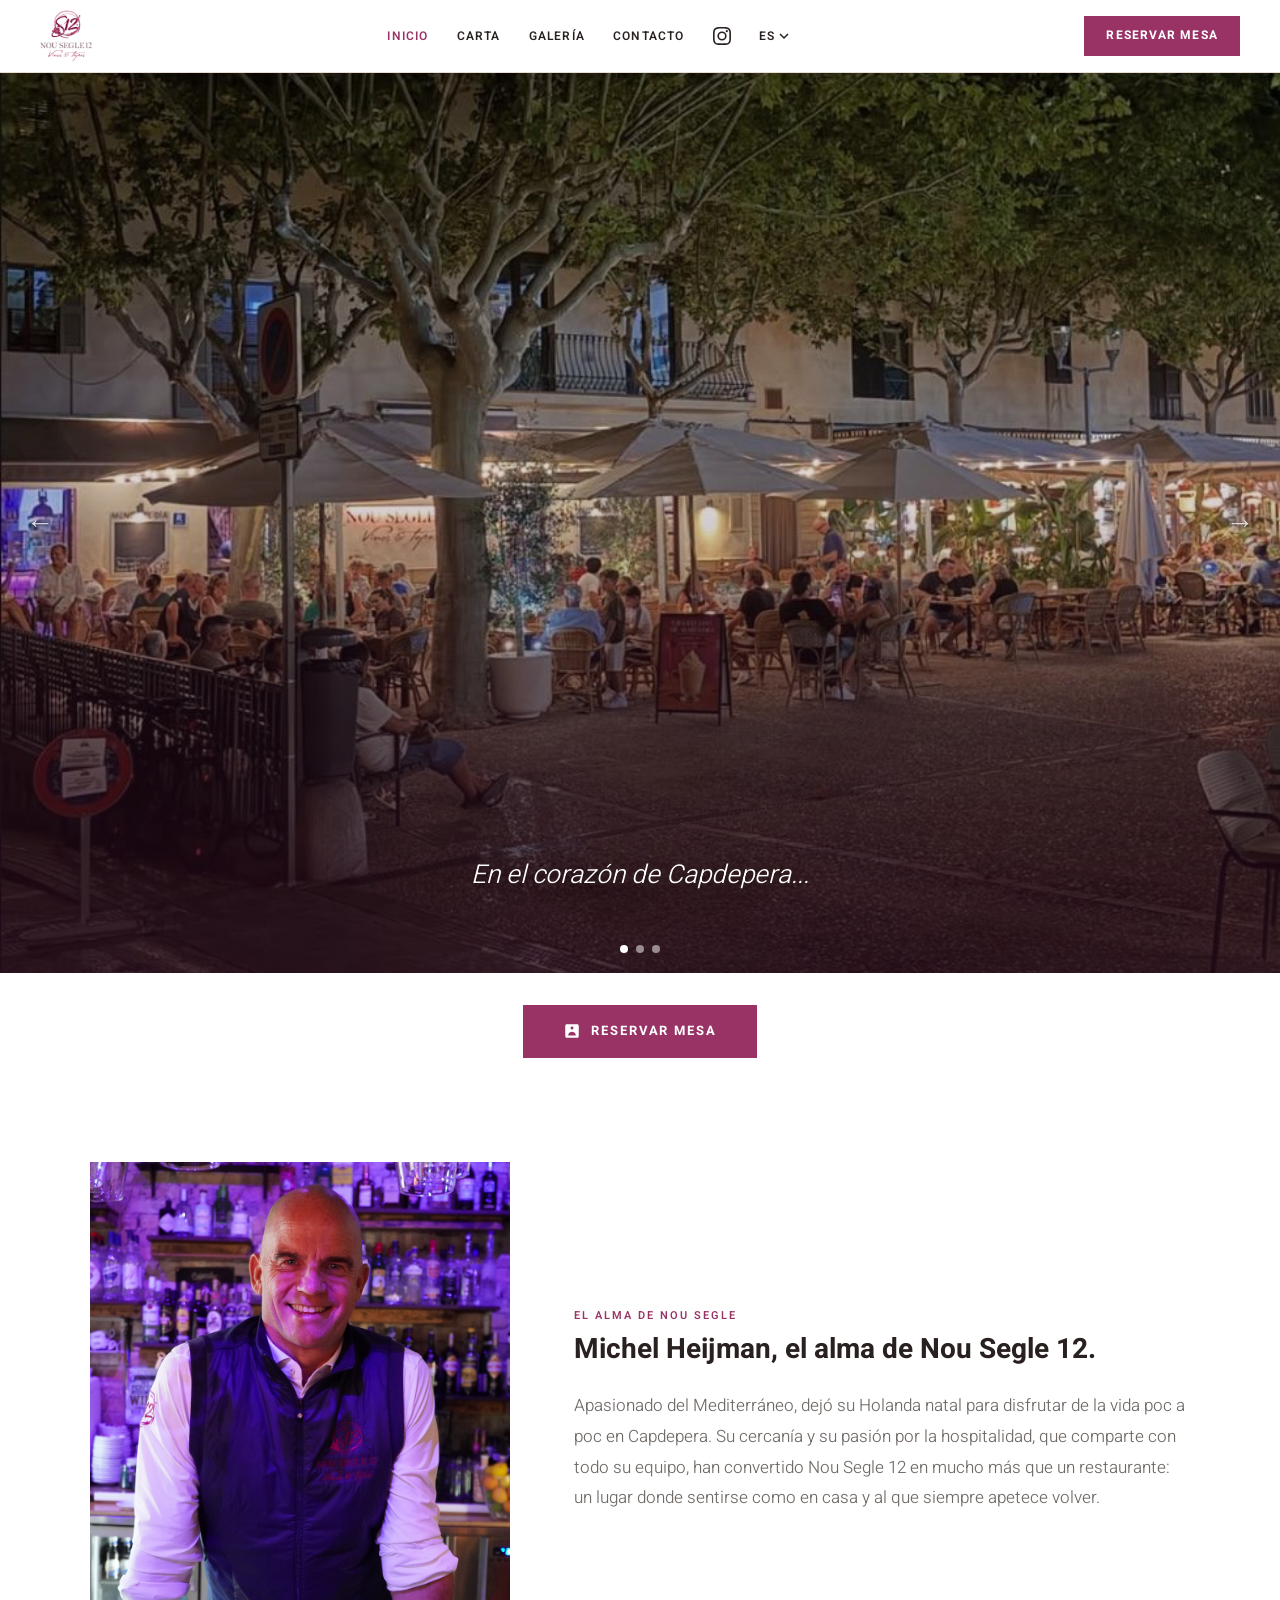
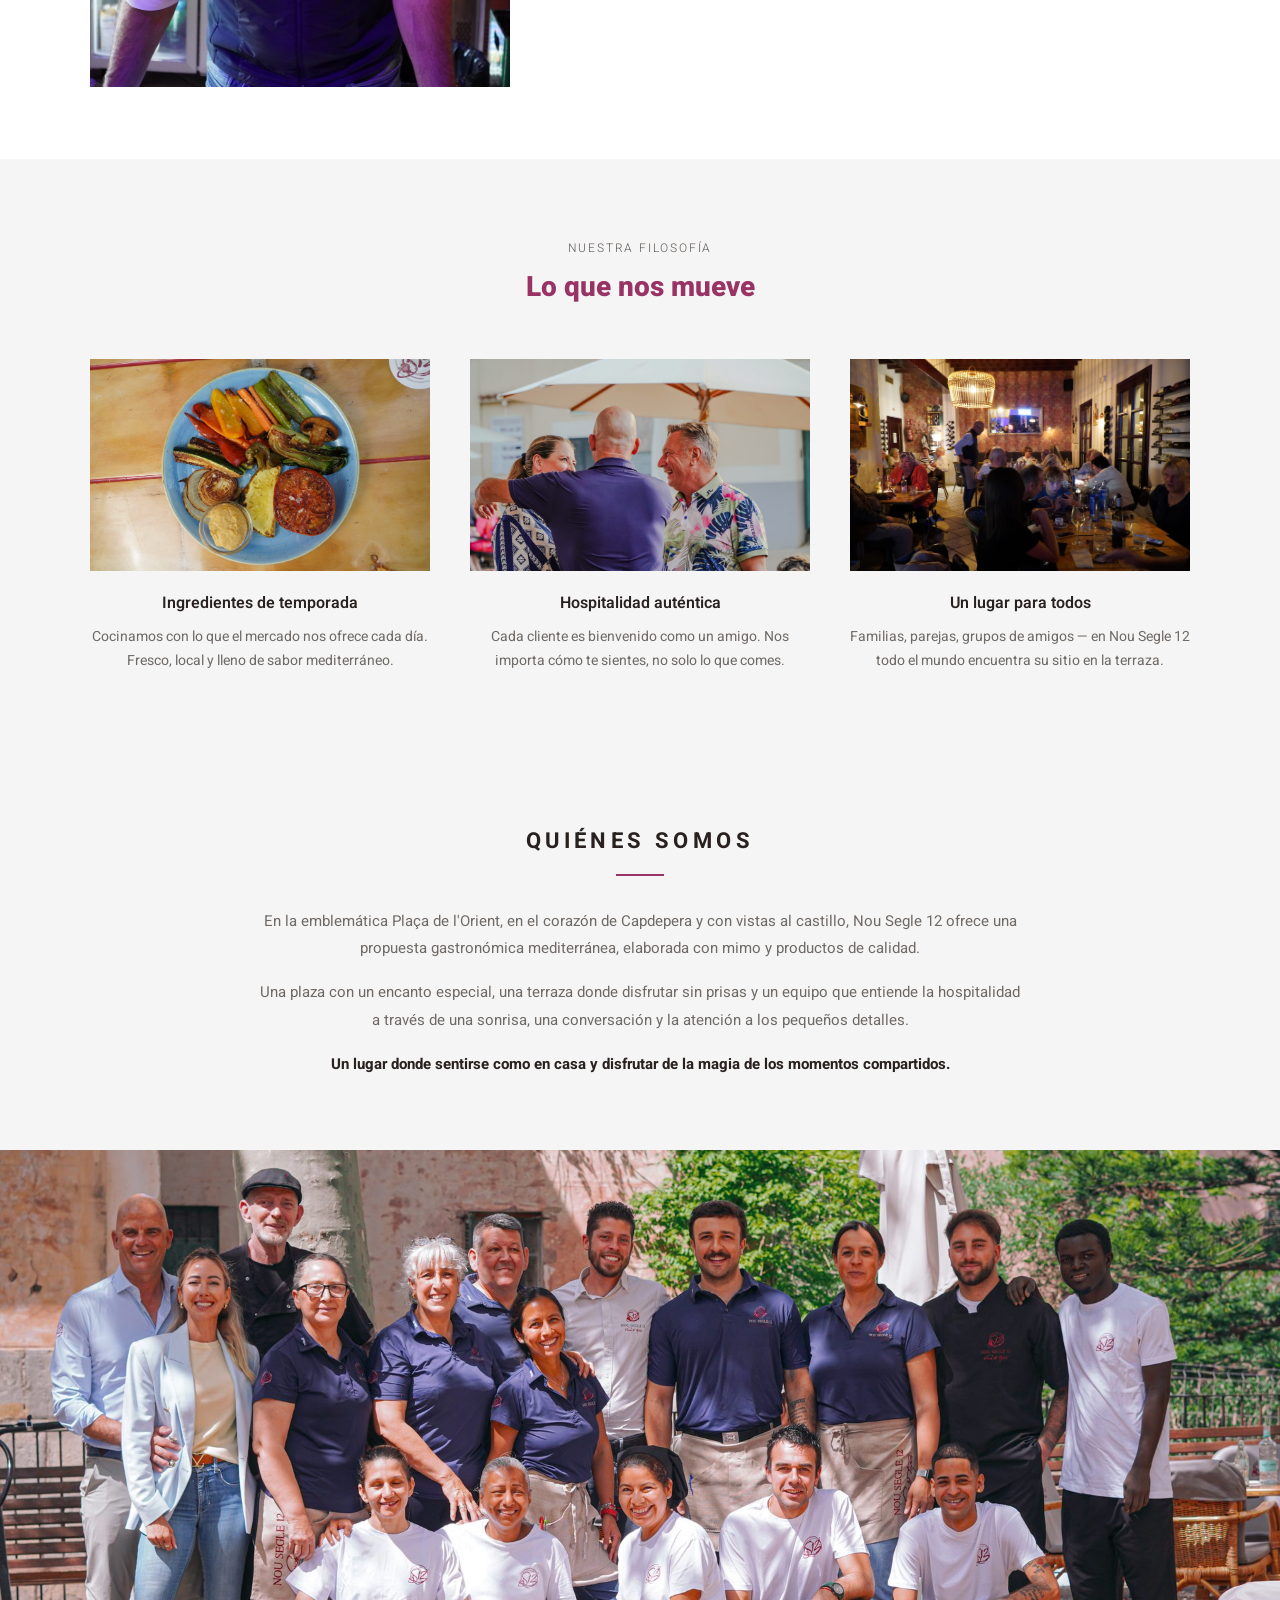
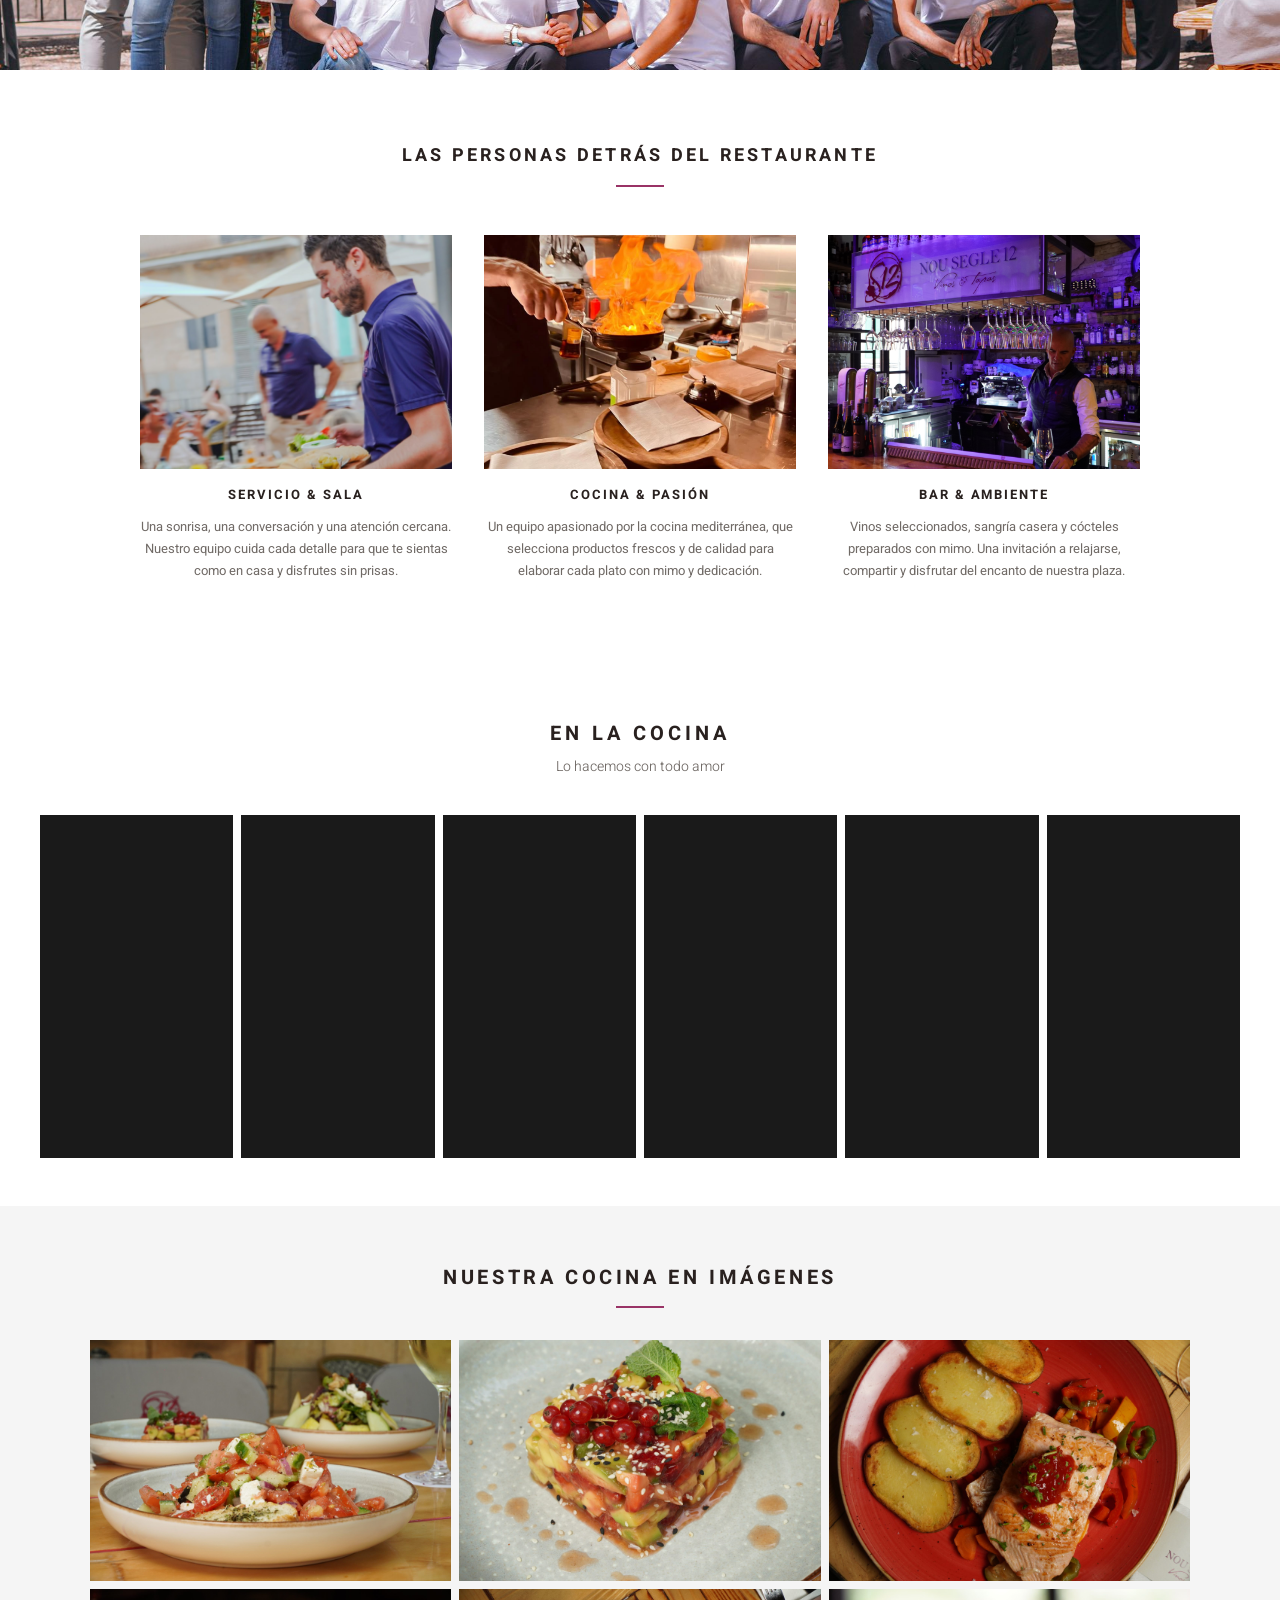
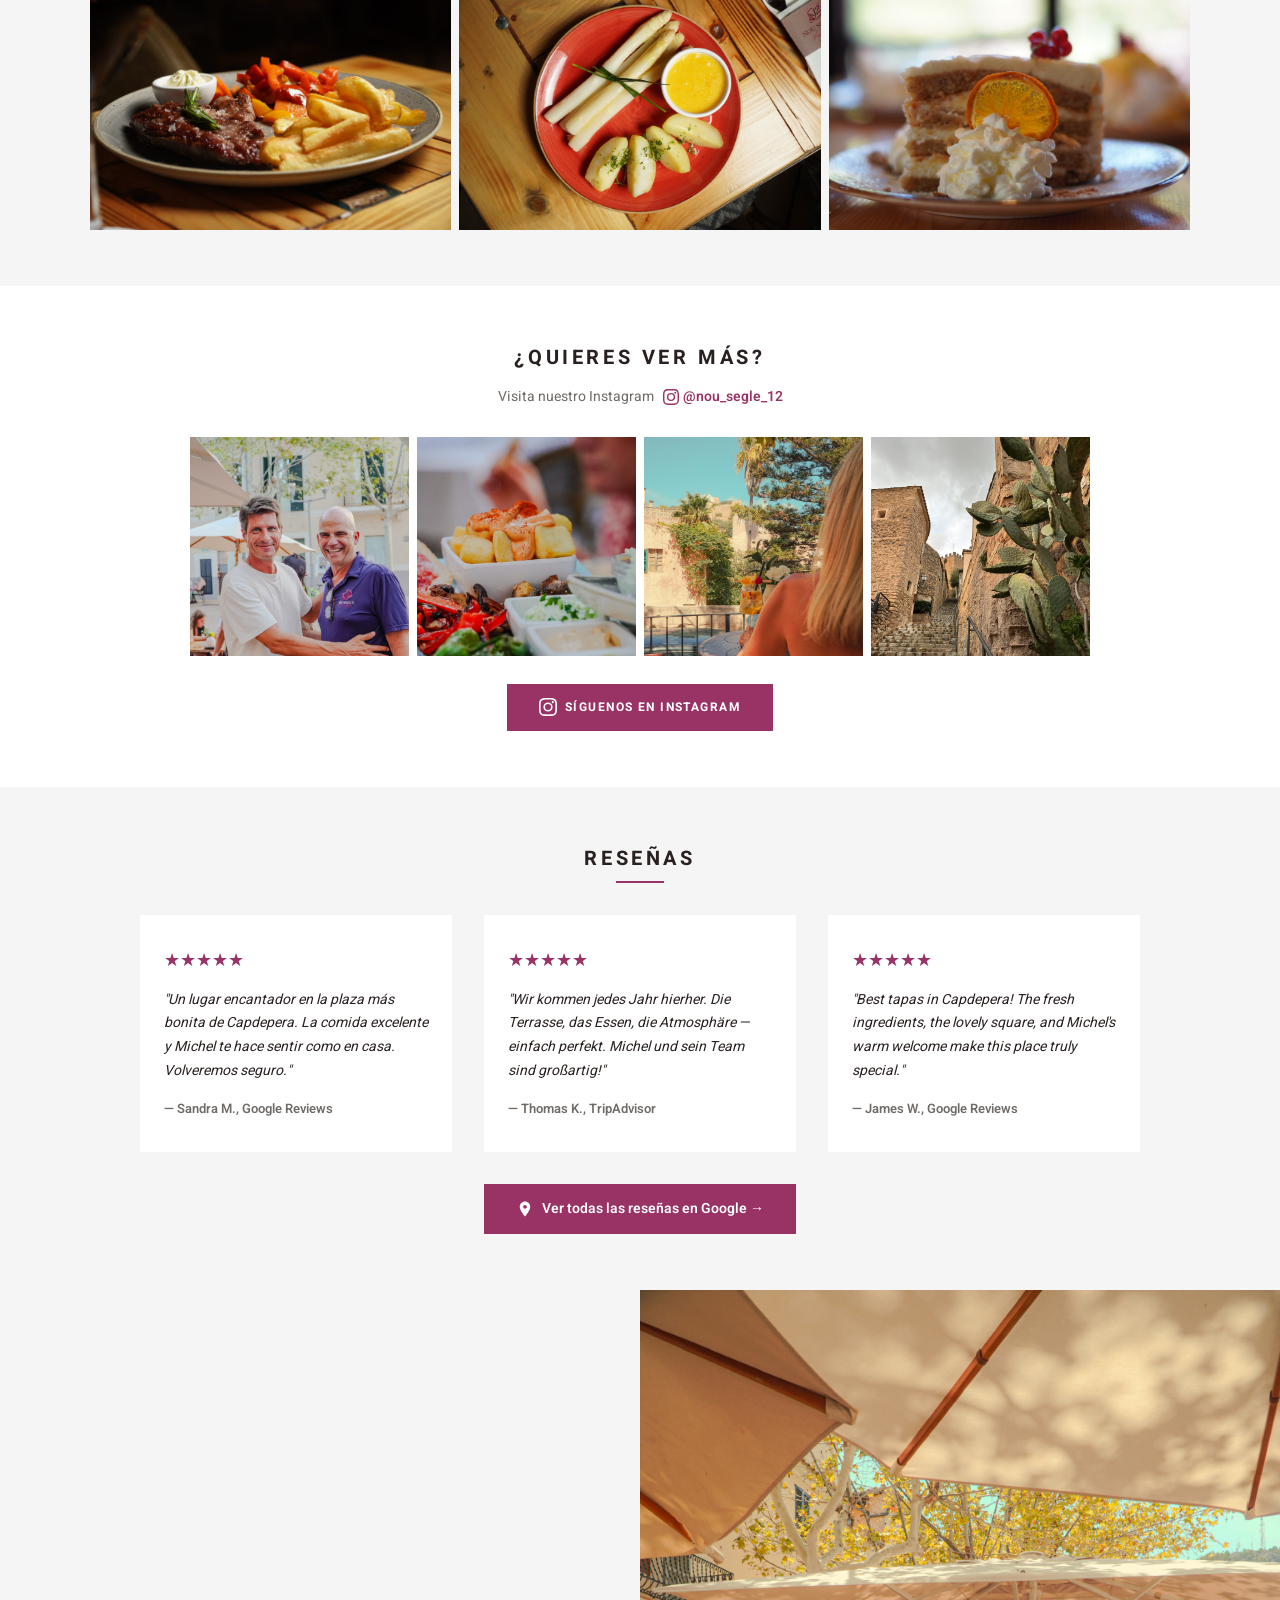
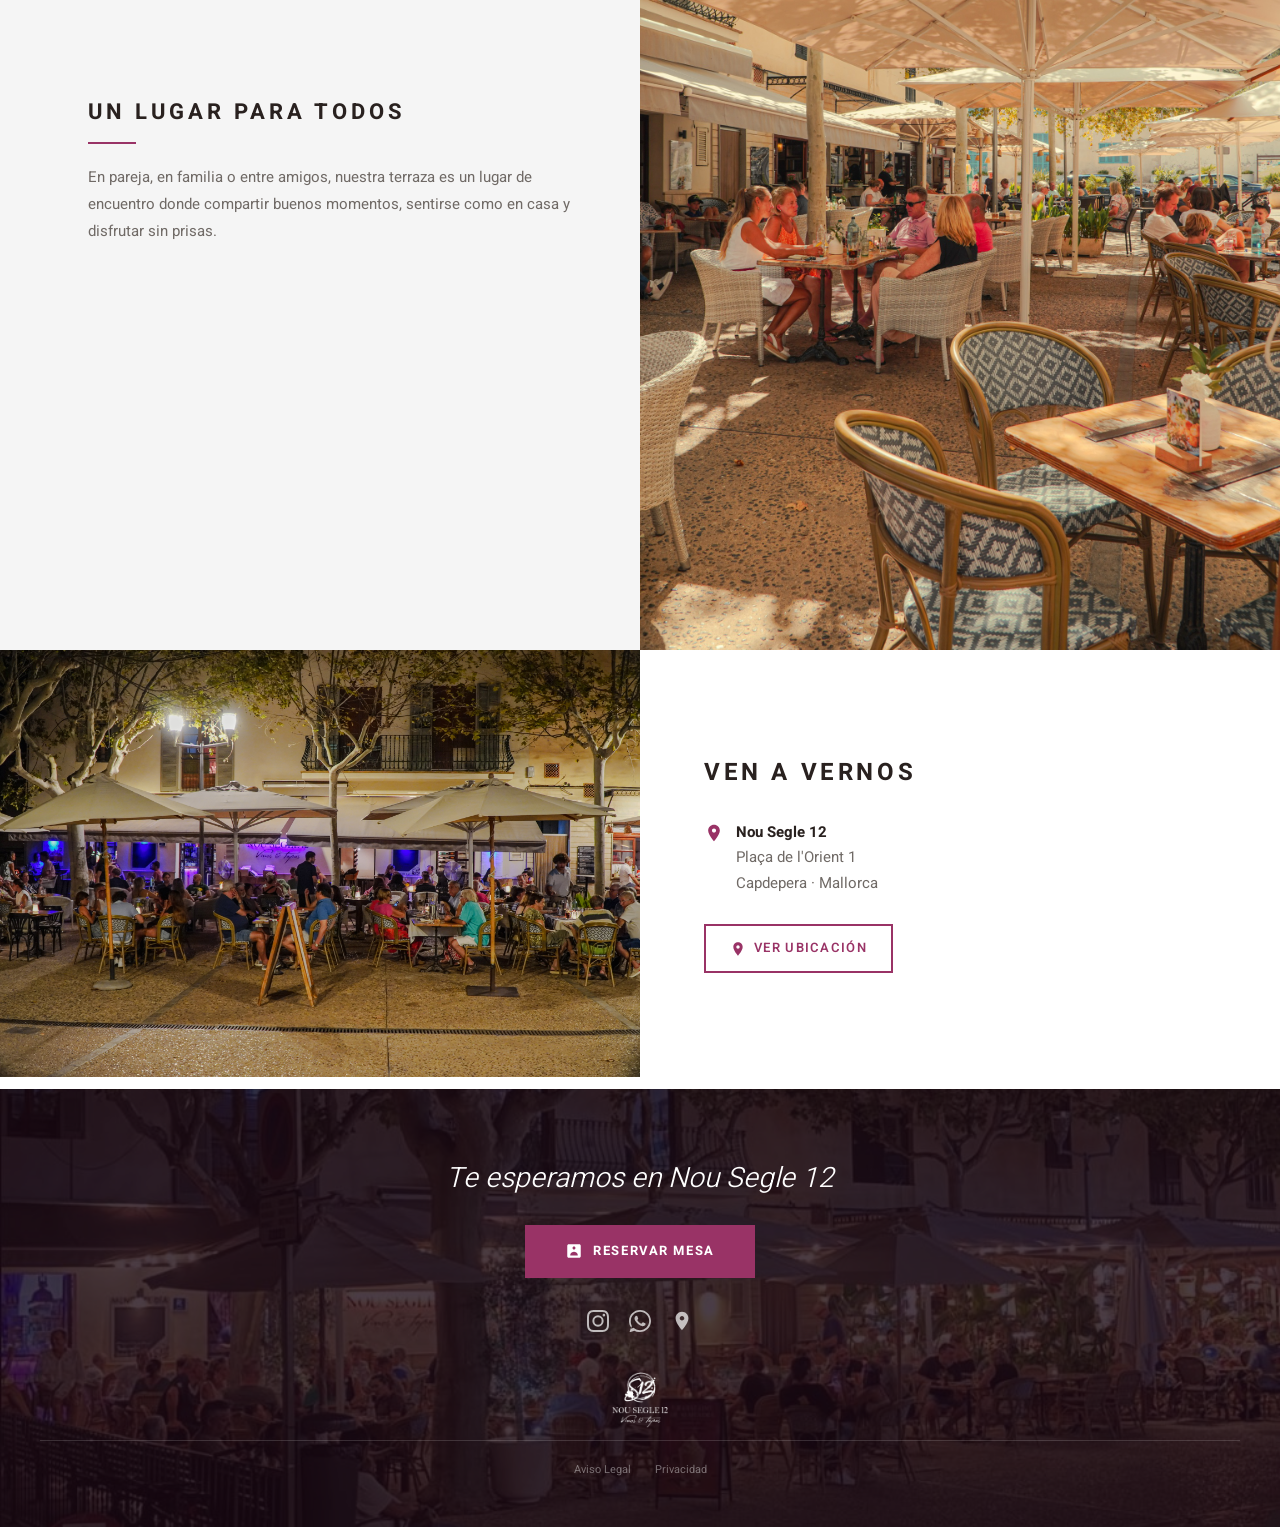
==== index.html @ 14f7f1fd "Swap lugar columns: text left, photo right edge-to-edge Co-Authored-By: Claude Opus 4.6 <noreply@ant" ====
<!DOCTYPE html>
<html lang="es">
<head>
  <meta charset="UTF-8">
  <meta name="viewport" content="width=device-width, initial-scale=1.0">
  <title>Nou Segle 12 — Vinos & Tapas · Capdepera, Mallorca</title>
  <link rel="preconnect" href="https://fonts.googleapis.com">
  <link href="https://fonts.googleapis.com/css2?family=Heebo:wght@300;400;600;800&display=swap" rel="stylesheet">
  <link rel="stylesheet" href="style.css">
  <script src="translations.js" defer></script>
  <style>
    /* ======== NAV ======== */
    .nav-v2 {
      background: #ffffff;
      border-bottom: 1px solid #e8ddd4;
      padding: 0 40px;
      position: absolute;
      top: 0;
      left: 0;
      right: 0;
      z-index: 200;
      transition: background 0.3s, border-color 0.3s;
    }
    .nav-v2.scrolled {
      position: fixed;
      background: #ffffff;
      border-bottom: 1px solid #e8ddd4;
    }
    .nav-v2.scrolled .nav-v2-logo-naam { color: #29211F; }
    .nav-v2.scrolled .nav-v2-logo-sub { color: #706A66; }
    .nav-v2.scrolled .nav-v2-links a { color: #29211F; }
    .nav-v2.scrolled .nav-v2-links a:hover,
    .nav-v2.scrolled .nav-v2-links a.active { color: #993366; }
    .nav-v2.scrolled .nav-v2-links .nav-icon a { color: #29211F; }
    .nav-v2.scrolled .nav-v2-toggle span { background: #29211F; }
    .nav-v2-inner {
      max-width: 1200px;
      margin: 0 auto;
      display: flex;
      align-items: center;
      justify-content: space-between;
      height: 72px;
    }
    .nav-v2-logo {
      display: flex;
      align-items: center;
      gap: 10px;
      text-decoration: none;
    }
    .nav-v2-logo img {
      height: 52px;
      width: auto;
    }
    .nav-v2-logo-tekst {
      line-height: 1.2;
    }
    .nav-v2-logo-naam {
      font-size: 13px;
      font-weight: 800;
      color: #29211F;
      letter-spacing: 0.05em;
      text-transform: uppercase;
    }
    .nav-v2-logo-sub {
      font-size: 11px;
      font-weight: 300;
      color: #706A66;
      font-style: italic;
    }
    .nav-v2-links {
      display: flex;
      align-items: center;
      gap: 28px;
      list-style: none;
    }
    .nav-v2-links a {
      font-size: 12px;
      font-weight: 600;
      letter-spacing: 0.1em;
      text-transform: uppercase;
      color: #29211F;
      text-decoration: none;
      transition: color 0.2s;
    }
    .nav-v2-links a:hover,
    .nav-v2-links a.active {
      color: #993366;
    }
    .nav-v2-links .nav-icon a {
      color: #29211F;
      display: flex;
      align-items: center;
    }
    .nav-v2-links .nav-icon a svg {
      width: 18px;
      height: 18px;
    }
    .nav-v2-btn {
      display: inline-flex;
      align-items: center;
      gap: 8px;
      background: #993366;
      color: #ffffff;
      font-size: 12px;
      font-weight: 700;
      letter-spacing: 0.1em;
      text-transform: uppercase;
      padding: 10px 22px;
      border-radius: 0;
      text-decoration: none;
      transition: background 0.2s;
      white-space: nowrap;
    }
    .nav-v2-btn:hover {
      background: #AF3B75;
    }
    .nav-v2-toggle {
      display: none;
      background: none;
      border: none;
      cursor: pointer;
      padding: 8px;
    }
    .nav-v2-toggle span {
      display: block;
      width: 24px;
      height: 2px;
      background: #29211F;
      margin: 5px 0;
      border-radius: 2px;
      transition: all 0.25s;
    }

    /* ======== CAROUSEL ======== */
    .carousel {
      position: relative;
      overflow: hidden;
      height: 100vh;
      min-height: 600px;
      background: #29211F;
    }
    .carousel-track {
      display: flex;
      height: 100%;
      transition: transform 0.6s ease;
    }
    .carousel-slide {
      min-width: 100%;
      height: 100%;
      position: relative;
      background-size: cover;
      background-position: center;
      flex-shrink: 0;
      overflow: hidden;
    }
    .carousel-slide-1 { background-image: url('Brand_assets/Images/Sfeer_foto.jpg'); }
    .carousel-slide-2 { background-image: url('Brand_assets/Images/Header_2.JPEG'); }
    .carousel-slide-3 { background-image: url('Brand_assets/Images/IMG_6866.jpg'); background-position: left 35% top 15%; }
    .carousel-overlay {
      position: absolute;
      inset: 0;
      background: linear-gradient(to top, rgba(40,10,30,0.65) 0%, rgba(40,10,30,0.1) 60%, transparent 100%);
    }
    .carousel-text {
      position: absolute;
      bottom: 80px;
      left: 50%;
      transform: translateX(-50%);
      color: #ffffff;
      z-index: 2;
      text-align: center;
      width: 100%;
      padding: 0 40px;
    }
    .carousel-text h1 {
      font-size: 26px;
      font-weight: 300;
      font-style: italic;
      line-height: 1.3;
      text-shadow: 0 2px 16px rgba(0,0,0,0.4);
      white-space: nowrap;
    }
    .carousel-slide-2 .carousel-text {
      bottom: 80px;
      top: auto;
    }
    /* Prev arrow */
    .carousel-prev, .carousel-next {
      position: absolute;
      top: 50%;
      transform: translateY(-50%);
      background: none;
      border: none;
      color: #fff;
      cursor: pointer;
      font-size: 28px;
      z-index: 3;
      padding: 10px;
      text-shadow: 0 1px 4px rgba(0,0,0,0.5);
      transition: opacity 0.2s;
      opacity: 0.8;
    }
    .carousel-prev { left: 16px; }
    .carousel-next { right: 16px; }
    .carousel-prev:hover, .carousel-next:hover { opacity: 1; }
    /* Dots */
    .carousel-dots {
      position: absolute;
      bottom: 20px;
      left: 50%;
      transform: translateX(-50%);
      display: flex;
      gap: 8px;
      z-index: 3;
    }
    .carousel-dot {
      width: 8px;
      height: 8px;
      border-radius: 50%;
      background: rgba(255,255,255,0.5);
      border: none;
      cursor: pointer;
      padding: 0;
      transition: background 0.2s;
    }
    .carousel-dot.active { background: #ffffff; }

    /* ======== CTA BLOCK ======== */
    .cta-reservar {
      padding: 32px 40px;
      text-align: center;
      background: #ffffff;
    }
    .cta-reservar a {
      display: inline-flex;
      align-items: center;
      gap: 10px;
      background: #993366;
      color: #ffffff;
      font-size: 13px;
      font-weight: 700;
      letter-spacing: 0.15em;
      text-transform: uppercase;
      padding: 16px 40px;
      border-radius: 0;
      text-decoration: none;
      transition: background 0.2s;
    }
    .cta-reservar a:hover { background: #AF3B75; }
    .cta-reservar svg { width: 18px; height: 18px; fill: #ffffff; }

    /* ======== MICHEL ======== */
    .michel-v2 {
      padding: 72px 40px;
      background: #ffffff;
    }
    .michel-v2-inner {
      max-width: 1100px;
      margin: 0 auto;
      display: grid;
      grid-template-columns: 420px 1fr;
      gap: 64px;
      align-items: center;
    }
    .michel-v2-foto img {
      width: 100%;
      aspect-ratio: 4/5;
      object-fit: cover;
      border-radius: 0;
    }
    .michel-v2-tekst .alma-label {
      font-size: 11px;
      font-weight: 600;
      letter-spacing: 0.18em;
      text-transform: uppercase;
      color: #993366;
      display: block;
      margin-bottom: 8px;
    }
    .michel-v2-tekst h2 {
      font-size: 28px;
      font-weight: 700;
      color: #29211F;
      margin-bottom: 24px;
      line-height: 1.25;
    }
    .michel-v2-tekst .michel-intro {
      font-size: 17px;
      font-weight: 300;
      color: #706A66;
      line-height: 1.8;
      margin-bottom: 28px;
    }
    .michel-v2-tekst .michel-intro strong {
      font-style: normal;
      font-weight: 700;
    }
    .michel-v2-tekst .michel-body {
      font-size: 15px;
      color: #706A66;
      line-height: 1.8;
      margin-bottom: 24px;
    }
    .michel-v2-tekst .michel-link {
      display: inline-block;
      font-size: 14px;
      font-weight: 600;
      letter-spacing: 0.04em;
      color: #993366;
      text-decoration: none;
      border-bottom: 1.5px solid #993366;
      padding-bottom: 2px;
      transition: color 0.2s, border-color 0.2s;
    }
    .michel-v2-tekst .michel-link:hover {
      color: #AF3B75;
      border-color: #AF3B75;
    }

    /* ======== QUIÉNES SOMOS ======== */
    .quienes-v2 {
      padding: 72px 40px;
      background: #F5F5F5;
      text-align: center;
    }
    .quienes-v2-inner {
      max-width: 760px;
      margin: 0 auto;
    }
    .quienes-v2 h2 {
      font-size: 22px;
      font-weight: 700;
      letter-spacing: 0.2em;
      text-transform: uppercase;
      color: #29211F;
      margin-bottom: 14px;
    }
    .section-underline {
      width: 48px;
      height: 2px;
      background: #993366;
      margin: 0 auto 32px;
    }
    .quienes-v2 p {
      font-size: 15px;
      color: #706A66;
      line-height: 1.85;
      margin-bottom: 16px;
    }
    .quienes-v2 p:last-child {
      font-weight: 700;
      color: #29211F;
      margin-bottom: 0;
    }

    /* ======== TEAM FOTO ======== */
    .team-foto-sectie {
      background: #ffffff;
    }
    .team-foto-sectie img {
      width: 100%;
      display: block;
      max-height: 520px;
      object-fit: cover;
      object-position: center top;
    }

    /* ======== LAS PERSONAS ======== */
    .personas {
      padding: 72px 40px;
      background: #ffffff;
      text-align: center;
    }
    .personas-inner {
      max-width: 1000px;
      margin: 0 auto;
    }
    .personas h2 {
      font-size: 18px;
      font-weight: 700;
      letter-spacing: 0.18em;
      text-transform: uppercase;
      color: #29211F;
      margin-bottom: 14px;
    }
    .personas-grid {
      display: grid;
      grid-template-columns: repeat(3, 1fr);
      gap: 32px;
      margin-top: 48px;
    }
    .persona-item img,
    .persona-item .placeholder {
      width: 100%;
      aspect-ratio: 4/3;
      object-fit: cover;
      border-radius: 0;
      margin-bottom: 16px;
    }
    .persona-item h4 {
      font-size: 13px;
      font-weight: 700;
      letter-spacing: 0.15em;
      text-transform: uppercase;
      color: #29211F;
      margin-bottom: 10px;
    }
    .persona-item p {
      font-size: 13px;
      color: #706A66;
      line-height: 1.7;
    }

    /* ======== EN LA COCINA VIDEOS ======== */
    .cocina-videos {
      display: grid;
      grid-template-columns: repeat(6, 1fr);
      gap: 8px;
      max-width: 1200px;
      margin: 0 auto;
    }
    .cocina-video-item {
      position: relative;
      border-radius: 0;
      overflow: hidden;
      background: #1a1a1a;
      cursor: pointer;
    }
    .cocina-video-item video {
      width: 100%;
      aspect-ratio: 9/16;
      object-fit: cover;
      display: block;
    }
    /* Video overlay verwijderd — Elementor Video widget speelt autoplay muted loop */

    /* ======== NUESTRA COCINA FOTOS ======== */
    .cocina-fotos-grid {
      display: grid;
      grid-template-columns: repeat(3, 1fr);
      gap: 8px;
      max-width: 1100px;
      margin: 0 auto;
    }

    /* ======== INSTAGRAM GRID ======== */
    .instagram-grid {
      display: grid;
      grid-template-columns: repeat(4, 1fr);
      gap: 8px;
      max-width: 900px;
      margin: 0 auto;
    }
    .btn-ig {
      display: inline-flex;
      align-items: center;
      gap: 8px;
      background: #993366;
      color: #ffffff;
      font-size: 12px;
      font-weight: 700;
      letter-spacing: 0.12em;
      text-transform: uppercase;
      padding: 14px 32px;
      border-radius: 0;
      text-decoration: none;
      transition: background 0.2s;
    }
    .btn-ig:hover { background: #AF3B75; }

    /* ======== VEN A VERNOS ======== */
    .ven-a-vernos {
      display: grid;
      grid-template-columns: 1fr 1fr;
    }
    .ven-foto {
      min-height: 360px;
      overflow: hidden;
    }
    .ven-foto .placeholder {
      border-radius: 0;
    }
    .ven-info {
      background: #ffffff;
      display: flex;
      flex-direction: column;
      justify-content: center;
      padding: 56px 64px;
    }
    .ven-info h2 {
      font-size: 24px;
      font-weight: 700;
      letter-spacing: 0.15em;
      text-transform: uppercase;
      color: #29211F;
      margin-bottom: 28px;
    }
    .ven-adres {
      display: flex;
      align-items: flex-start;
      gap: 12px;
      font-size: 15px;
      color: #706A66;
      line-height: 1.7;
      margin-bottom: 28px;
    }
    .ven-adres svg { flex-shrink: 0; margin-top: 3px; }
    .ven-adres strong { color: #29211F; font-weight: 700; }
    .btn-ubicacion {
      display: inline-flex;
      align-items: center;
      gap: 8px;
      color: #993366;
      font-size: 13px;
      font-weight: 600;
      letter-spacing: 0.1em;
      text-transform: uppercase;
      border: 2px solid #993366;
      padding: 12px 24px;
      border-radius: 0;
      text-decoration: none;
      width: fit-content;
      transition: background 0.2s, color 0.2s;
    }
    .btn-ubicacion:hover { background: #993366; color: #ffffff; }

    /* ======== FOOTER FINAL ======== */
    .footer-final {
      position: relative;
      overflow: hidden;
      text-align: center;
    }
    .footer-final-bg {
      position: absolute;
      inset: 0;
      background-size: cover;
      background-position: center;
    }
    .footer-final-overlay {
      position: absolute;
      inset: 0;
      background: rgba(25, 8, 20, 0.78);
    }
    .footer-final-content {
      position: relative;
      z-index: 1;
      padding: 72px 40px 48px;
      color: #ffffff;
    }
    .footer-final-cta {
      font-size: 28px;
      font-weight: 300;
      font-style: italic;
      color: #ffffff;
      margin-bottom: 28px;
      line-height: 1.3;
    }
    .footer-final-btn {
      display: inline-flex;
      align-items: center;
      gap: 10px;
      background: #993366;
      color: #ffffff;
      font-size: 13px;
      font-weight: 700;
      letter-spacing: 0.12em;
      text-transform: uppercase;
      padding: 16px 40px;
      border-radius: 0;
      text-decoration: none;
      transition: background 0.2s;
      margin-bottom: 32px;
    }
    .footer-final-btn:hover { background: #AF3B75; }
    .footer-final-icons {
      display: flex;
      justify-content: center;
      gap: 20px;
      margin-bottom: 32px;
    }
    .footer-final-icons a {
      color: rgba(255,255,255,0.7);
      transition: color 0.2s;
    }
    .footer-final-icons a:hover { color: #ffffff; }
    .footer-final-logo {
      height: 56px;
      margin: 0 auto 12px;
      display: block;
      filter: brightness(0) invert(1);
    }
    .footer-final-naam {
      font-size: 14px;
      font-weight: 800;
      letter-spacing: 0.2em;
      color: #ffffff;
      margin-bottom: 4px;
    }
    .footer-final-sub {
      font-size: 12px;
      font-weight: 300;
      font-style: italic;
      color: rgba(255,255,255,0.7);
      margin-bottom: 8px;
    }
    .footer-final-ciudad {
      font-size: 11px;
      font-weight: 300;
      letter-spacing: 0.2em;
      color: rgba(255,255,255,0.5);
      margin-bottom: 24px;
    }
    .footer-final-legal {
      display: flex;
      justify-content: center;
      gap: 24px;
      padding-top: 20px;
      border-top: 1px solid rgba(255,255,255,0.15);
    }
    .footer-final-legal a {
      font-size: 11px;
      color: rgba(255,255,255,0.4);
      text-decoration: none;
    }
    .footer-final-legal a:hover { color: rgba(255,255,255,0.8); }

    /* ======== RESPONSIVE ======== */
    @media (max-width: 768px) {
      .nav-v2 { padding: 0 20px; }
      .nav-v2-links { display: none; }
      .nav-v2-btn-wrap { display: none; }
      .nav-v2-toggle { display: block; }
      .nav-v2-inner { height: 60px; }
      .nav-v2-links.open {
        display: flex;
        flex-direction: column;
        position: absolute;
        top: 60px;
        left: 0;
        right: 0;
        background: #ffffff;
        border-bottom: 1px solid #e8ddd4;
        padding: 20px;
        gap: 16px;
        z-index: 999;
        box-shadow: 0 8px 24px rgba(0,0,0,0.1);
      }
      .nav-v2-links a { font-size: 14px; }
      .carousel { height: 85vh; min-height: 480px; }
      .carousel-text { left: 50%; bottom: 56px; padding: 0 20px; }
      .carousel-text h1 { font-size: 16px; }
      .michel-v2 { padding: 48px 20px; }
      .michel-v2-inner { grid-template-columns: 1fr; gap: 28px; }
      .michel-v2-tekst h2 { font-size: 28px; }
      .quienes-v2 { padding: 48px 20px; }
      .personas { padding: 48px 20px; }
      .personas-grid { grid-template-columns: 1fr; gap: 24px; }
      .cta-reservar { padding: 24px 20px; }
      .cocina-videos { grid-template-columns: repeat(2, 1fr); }
      .cocina-fotos-grid { grid-template-columns: repeat(2, 1fr); }
      .instagram-grid { grid-template-columns: repeat(2, 1fr); }
      .ven-a-vernos { grid-template-columns: 1fr; }
      .ven-info { padding: 40px 20px; }
      .footer-final-cta { font-size: 22px; }
      .filosofie-sectie { padding: 48px 20px; }
      .filosofie-grid { grid-template-columns: 1fr; gap: 32px; }
    }

    /* ---- Filosofie ---- */
    .filosofie-sectie {
      padding: 80px 40px;
    }
    .filosofie-inner {
      max-width: 1100px;
      margin: 0 auto;
    }
    .filosofie-header {
      text-align: center;
      margin-bottom: 48px;
    }
    .filosofie-header h2 {
      font-size: 28px;
      font-weight: 800;
      color: #993366;
    }
    .filosofie-grid {
      display: grid;
      grid-template-columns: repeat(3, 1fr);
      gap: 40px;
    }
    .filosofie-item {
      text-align: center;
    }
    .filosofie-item h3 {
      font-size: 16px;
      font-weight: 600;
      color: #29211F;
      margin-bottom: 8px;
    }
    .filosofie-item p {
      font-size: 14px;
      color: #706A66;
      line-height: 1.7;
    }

    /* ---- Un lugar para todos ---- */
    .lugar-section {
      background: #F5F5F5;
    }
    .lugar-inner {
      display: grid;
      grid-template-columns: 1fr 1fr;
    }
    .lugar-foto {
      min-height: 400px;
      order: 2;
    }
    .lugar-tekst {
      display: flex;
      flex-direction: column;
      justify-content: center;
      padding: 60px 48px;
      max-width: 600px;
      margin-left: auto;
      order: 1;
    }
    .lugar-tekst h2 {
      font-size: 22px;
      font-weight: 700;
      letter-spacing: 0.18em;
      text-transform: uppercase;
      color: #29211F;
      margin-bottom: 12px;
    }
    .lugar-tekst p {
      font-size: 15px;
      color: #706A66;
      line-height: 1.8;
    }
    @media (max-width: 768px) {
      .lugar-inner {
        grid-template-columns: 1fr;
      }
      .lugar-foto {
        min-height: 300px;
        order: 1;
      }
      .lugar-tekst {
        padding: 40px 20px;
        order: 2;
        margin-left: 0;
      }
    }
  </style>
</head>
<body>

  <!-- ======== NAVIGATIE V2 ======== -->
  <nav class="nav-v2 nav-solid">
    <div class="nav-v2-inner">

      <a href="index.html" class="nav-v2-logo">
        <img src="Brand_assets/Images/Nousegle12_logo.png" alt="Nou Segle 12">
      </a>

      <button class="nav-v2-toggle" aria-label="Menu" id="navToggle">
        <span></span><span></span><span></span>
      </button>

      <ul class="nav-v2-links" id="navLinks">
        <li><a href="index.html" class="active" data-i18n="nav_home">Inicio</a></li>

        <li><a href="carta.html" data-i18n="nav_carta">Nuestra cocina</a></li>
        <li><a href="index.html#galeria" data-i18n="nav_galeria">Galería</a></li>
        <li><a href="contacto.html" data-i18n="nav_contacto">Contacto</a></li>
        <li class="nav-icon">
          <a href="https://www.instagram.com/nou_segle_12/" target="_blank" rel="noopener" aria-label="Instagram">
            <svg viewBox="0 0 24 24" fill="currentColor"><path d="M12 2.163c3.204 0 3.584.012 4.85.07 3.252.148 4.771 1.691 4.919 4.919.058 1.265.069 1.645.069 4.849 0 3.205-.012 3.584-.069 4.849-.149 3.225-1.664 4.771-4.919 4.919-1.266.058-1.644.07-4.85.07-3.204 0-3.584-.012-4.849-.07-3.26-.149-4.771-1.699-4.919-4.92-.058-1.265-.07-1.644-.07-4.849 0-3.204.013-3.583.07-4.849.149-3.227 1.664-4.771 4.919-4.919 1.266-.057 1.645-.069 4.849-.069zM12 0C8.741 0 8.333.014 7.053.072 2.695.272.273 2.69.073 7.052.014 8.333 0 8.741 0 12c0 3.259.014 3.668.072 4.948.2 4.358 2.618 6.78 6.98 6.98C8.333 23.986 8.741 24 12 24c3.259 0 3.668-.014 4.948-.072 4.354-.2 6.782-2.618 6.979-6.98.059-1.28.073-1.689.073-4.948 0-3.259-.014-3.667-.072-4.947-.196-4.354-2.617-6.78-6.979-6.98C15.668.014 15.259 0 12 0zm0 5.838a6.162 6.162 0 100 12.324 6.162 6.162 0 000-12.324zM12 16a4 4 0 110-8 4 4 0 010 8zm6.406-11.845a1.44 1.44 0 100 2.881 1.44 1.44 0 000-2.881z"/></svg>
          </a>
        </li>
        <li class="lang-dropdown">
          <button class="lang-dropdown-toggle"><span class="lang-code">ES</span><svg viewBox="0 0 10 6"><path d="M1 1l4 4 4-4" stroke="currentColor" stroke-width="1.5" fill="none"/></svg></button>
          <div class="lang-dropdown-menu">
            <a href="#" data-lang="es" class="active">ES</a>
            <a href="#" data-lang="de">DE</a>
            <a href="#" data-lang="en">EN</a>
            <a href="#" data-lang="fr">FR</a>
          </div>
        </li>
      </ul>

      <div class="nav-v2-btn-wrap">
        <a href="https://wa.me/34650895211?text=Hola!%20Quisiera%20reservar%20una%20mesa%20para%20%5Bn%C2%BA%20personas%5D%20personas%2C%20el%20d%C3%ADa%20%5Bfecha%5D%20a%20las%20%5Bhora%5D.%20A%20nombre%20de%3A%20%5Bnombre%5D.%20%C2%A1Gracias!" target="_blank" rel="noopener" class="nav-v2-btn">
          <span data-i18n="btn_reservar_mesa">Reservar mesa</span>
        </a>
      </div>

    </div>
  </nav>

  <!-- ======== HERO CAROUSEL ======== -->
  <!-- Elementor: deze carousel nabouwen met Smart Slider 3 (gratis plugin) -->
  <section class="carousel" aria-label="Galería principal">
    <div class="carousel-track" id="carouselTrack">
      <div class="carousel-slide carousel-slide-1">
        <div class="carousel-overlay"></div>
        <div class="carousel-text">
          <h1 data-i18n="hero_slide1" data-i18n-html="true">En el corazón de Capdepera...</h1>
        </div>
      </div>
      <div class="carousel-slide carousel-slide-2">
        <div class="carousel-overlay"></div>
        <div class="carousel-text">
          <h1 data-i18n="hero_slide2" data-i18n-html="true">Buena gastronomía, una sonrisa y el placer de sentirse como en casa.</h1>
        </div>
      </div>
      <div class="carousel-slide carousel-slide-3">
        <div class="carousel-overlay"></div>
        <div class="carousel-text">
          <h1 data-i18n="hero_slide3" data-i18n-html="true">Un rincón único del Mediterráneo.</h1>
        </div>
      </div>
    </div>

    <button class="carousel-prev" id="carouselPrev" aria-label="Anterior">&#8592;</button>
    <button class="carousel-next" id="carouselNext" aria-label="Siguiente">&#8594;</button>

    <div class="carousel-dots">
      <button class="carousel-dot active" data-index="0" aria-label="Slide 1"></button>
      <button class="carousel-dot" data-index="1" aria-label="Slide 2"></button>
      <button class="carousel-dot" data-index="2" aria-label="Slide 3"></button>
    </div>
  </section>

  <!-- ======== CTA RESERVAR MESA ======== -->
  <div class="cta-reservar">
    <a href="https://wa.me/34650895211?text=Hola!%20Quisiera%20reservar%20una%20mesa%20para%20%5Bn%C2%BA%20personas%5D%20personas%2C%20el%20d%C3%ADa%20%5Bfecha%5D%20a%20las%20%5Bhora%5D.%20A%20nombre%20de%3A%20%5Bnombre%5D.%20%C2%A1Gracias!" target="_blank" rel="noopener">
      <svg viewBox="0 0 24 24" xmlns="http://www.w3.org/2000/svg"><path d="M19 3H5c-1.1 0-2 .9-2 2v14c0 1.1.9 2 2 2h14c1.1 0 2-.9 2-2V5c0-1.1-.9-2-2-2zm-7 3c1.1 0 2 .9 2 2s-.9 2-2 2-2-.9-2-2 .9-2 2-2zm5 12H7v-1c0-2.67 3.33-4 5-4s5 1.33 5 4v1z"/></svg>
      Reservar mesa
    </a>
  </div>

  <!-- ======== MICHEL ======== -->
  <section class="michel-v2">
    <div class="michel-v2-inner">
      <div class="michel-v2-foto">
        <img src="Brand_assets/Images/Portret_foto_michel_01.JPEG" alt="Michel Heijman — Nou Segle 12">
      </div>
      <div class="michel-v2-tekst">
        <span class="alma-label" data-i18n="home_michel_label">El alma de Nou Segle</span>
        <h2 data-i18n="home_michel_title">Michel Heijman, el alma de Nou Segle 12.</h2>
        <p class="michel-intro" data-i18n="home_michel_intro">Apasionado del Mediterráneo, dejó su Holanda natal para disfrutar de la vida poc a poc en Capdepera. Su cercanía y su pasión por la hospitalidad, que comparte con todo su equipo, han convertido Nou Segle 12 en mucho más que un restaurante: un lugar donde sentirse como en casa y al que siempre apetece volver.</p>
      </div>
    </div>
  </section>

  <!-- ==================== FILOSOFIE ==================== -->
  <section class="filosofie-sectie">
    <div class="filosofie-inner">
      <div class="filosofie-header">
        <span class="section-label" data-i18n="quienes_filo_label">Nuestra filosofía</span>
        <h2 data-i18n="quienes_filo_title">Lo que nos mueve</h2>
      </div>

      <div class="filosofie-grid">

        <div class="filosofie-item">
          <img src="Brand_assets/Images/DSC09717.JPG" alt="Ingredientes de temporada" style="width:100%;aspect-ratio:16/10;object-fit:cover;border-radius:0;margin-bottom:20px;">
          <h3 data-i18n="quienes_filo_2_title">Hospitalidad auténtica</h3>
          <p data-i18n="quienes_filo_2_body">Cada cliente es bienvenido como un amigo. Nos importa cómo te sientes, no solo lo que comes.</p>
        </div>

        <div class="filosofie-item">
          <img src="Brand_assets/Images/IMG_0026.jpg" alt="Hospitalidad auténtica" style="width:100%;aspect-ratio:16/10;object-fit:cover;border-radius:0;margin-bottom:20px;">
          <h3 data-i18n="quienes_filo_1_title">Ingredientes de temporada</h3>
          <p data-i18n="quienes_filo_1_body">Cocinamos con lo que el mercado nos ofrece cada día. Fresco, local y lleno de sabor mediterráneo.</p>
        </div>

        <div class="filosofie-item">
          <img src="Brand_assets/Images/Place_for_everyone.JPEG" alt="Un lugar para todos" style="width:100%;aspect-ratio:16/10;object-fit:cover;border-radius:0;margin-bottom:20px;">
          <h3 data-i18n="quienes_filo_3_title">Un lugar para todos</h3>
          <p data-i18n="quienes_filo_3_body">Familias, parejas, grupos de amigos — en Nou Segle 12 todo el mundo encuentra su sitio en la terraza.</p>
        </div>

      </div>
    </div>
  </section>

  <!-- ======== QUIÉNES SOMOS ======== -->
  <section class="quienes-v2">
    <div class="quienes-v2-inner">
      <h2 data-i18n="home_quienes_title">Quiénes somos</h2>
      <div class="section-underline"></div>
      <p data-i18n="home_quienes_p1">En la emblemática Plaça de l'Orient, en el corazón de Capdepera y con vistas al castillo, Nou Segle 12 ofrece una propuesta gastronómica mediterránea, elaborada con mimo y productos de calidad.</p>
      <p data-i18n="home_quienes_p2">Una plaza con un encanto especial, una terraza donde disfrutar sin prisas y un equipo que entiende la hospitalidad a través de una sonrisa, una conversación y la atención a los pequeños detalles.</p>
      <p data-i18n="home_quienes_p3">Un lugar donde sentirse como en casa y disfrutar de la magia de los momentos compartidos.</p>
    </div>
  </section>

  <!-- ======== TEAMFOTO ======== -->
  <section class="team-foto-sectie">
    <img src="Brand_assets/Images/TEAM_FOTO.jpg" alt="El equipo de Nou Segle 12" style="object-position: center 30%;">
  </section>

  <!-- ======== LAS PERSONAS ======== -->
  <section class="personas">
    <div class="personas-inner">
      <h2 data-i18n="home_personas_title">Las personas detrás del restaurante</h2>
      <div class="section-underline"></div>
      <div class="personas-grid">
        <div class="persona-item">
          <img src="Brand_assets/Images/IMG_0025.jpg" alt="Servicio y sala" style="width:100%;height:auto;display:block;margin-bottom:16px;">
          <h4 data-i18n="home_persona1_title">Servicio &amp; Sala</h4>
          <p data-i18n="home_persona1_desc">Una sonrisa, una conversación y una atención cercana. Nuestro equipo cuida cada detalle para que te sientas como en casa y disfrutes sin prisas.</p>
        </div>
        <div class="persona-item">
          <img src="Brand_assets/Images/Scherm­afbeelding 2026-10-08 om 14.45.56.png" alt="Cocina y pasión" style="width:100%;height:auto;display:block;margin-bottom:16px;">
          <h4 data-i18n="home_persona2_title">Cocina &amp; Pasión</h4>
          <p data-i18n="home_persona2_desc">Un equipo apasionado por la cocina mediterránea, que selecciona productos frescos y de calidad para elaborar cada plato con mimo y dedicación.</p>
        </div>
        <div class="persona-item">
          <img src="Brand_assets/Images/BAR.JPEG" alt="Bar y ambiente" style="width:100%;height:auto;display:block;margin-bottom:16px;">
          <h4 data-i18n="home_persona3_title">Bar &amp; Ambiente</h4>
          <p data-i18n="home_persona3_desc">Vinos seleccionados, sangría casera y cócteles preparados con mimo. Una invitación a relajarse, compartir y disfrutar del encanto de nuestra plaza.</p>
        </div>
      </div>
    </div>
  </section>

  <!-- ======== EN LA COCINA ======== -->
  <section id="galeria" style="padding:64px 40px 48px;text-align:center;background:#ffffff;">
    <h2 style="font-size:20px;font-weight:700;letter-spacing:0.2em;text-transform:uppercase;color:#29211F;margin-bottom:6px;" data-i18n="home_cocina_title">En la cocina</h2>
    <p style="font-size:14px;color:#706A66;font-weight:300;margin-bottom:36px;" data-i18n="home_cocina_sub">Lo hacemos con todo amor</p>
    <!-- Elementor: gebruik 5 Video widgets in een 5-koloms container, autoplay + muted + loop -->
    <div class="cocina-videos">
      <div class="cocina-video-item">
        <video autoplay muted loop playsinline preload="metadata" src="Brand_assets/Video%27s/Slot%207.mp4#t=0.1"></video>
      </div>
      <div class="cocina-video-item">
        <video autoplay muted loop playsinline preload="metadata" src="Brand_assets/Video%27s/Slot%201%20.mp4#t=0.1"></video>
      </div>
      <div class="cocina-video-item">
        <video autoplay muted loop playsinline preload="metadata" src="Brand_assets/Video%27s/Slot%203.mp4#t=0.1"></video>
      </div>
      <div class="cocina-video-item">
        <video autoplay muted loop playsinline preload="metadata" src="Brand_assets/Video%27s/Slot%205.mp4#t=0.1"></video>
      </div>
      <div class="cocina-video-item">
        <video autoplay muted loop playsinline preload="metadata" src="Brand_assets/Video%27s/Slot%206.mp4#t=0.1"></video>
      </div>
      <div class="cocina-video-item">
        <video autoplay muted loop playsinline preload="metadata" src="Brand_assets/Video%27s/Slot%202.mp4#t=0.1"></video>
      </div>
    </div>
  </section>

  <!-- ======== NUESTRA COCINA EN IMÁGENES ======== -->
  <section style="padding:56px 40px;text-align:center;background:#F5F5F5;">
    <h2 style="font-size:20px;font-weight:700;letter-spacing:0.18em;text-transform:uppercase;color:#29211F;margin-bottom:12px;" data-i18n="home_fotos_title">Nuestra cocina en imágenes</h2>
    <div class="section-underline" style="margin-bottom:32px;"></div>
    <div class="cocina-fotos-grid">
      <img src="Brand_assets/Images/IMG_0080.JPG" alt="Ensaladas frescas" style="width:100%;aspect-ratio:3/2;object-fit:cover;">
      <img src="Brand_assets/Images/IMG_0083.JPG" alt="Tartar de aguacate" style="width:100%;aspect-ratio:3/2;object-fit:cover;">
      <img src="Brand_assets/Images/IMG_0109.JPG" alt="Salmón con patatas" style="width:100%;aspect-ratio:3/2;object-fit:cover;">
      <img src="Brand_assets/Images/DSC09908.JPG" alt="Entrecot con patatas fritas" style="width:100%;aspect-ratio:3/2;object-fit:cover;">
      <img src="Brand_assets/Images/DSC09824.JPG" alt="Espárragos blancos" style="width:100%;aspect-ratio:3/2;object-fit:cover;">
      <img src="Brand_assets/Images/4F9B7101-E0A7-4F59-A789-31CA2E4B6412.jpeg" alt="Tarta con naranja y nata" style="width:100%;aspect-ratio:3/2;object-fit:cover;">
    </div>
  </section>

  <!-- ======== ¿QUIERES VER MÁS? ======== -->
  <section style="padding:56px 40px;text-align:center;background:#ffffff;">
    <h2 style="font-size:20px;font-weight:700;letter-spacing:0.18em;text-transform:uppercase;color:#29211F;margin-bottom:12px;" data-i18n="home_ig_title">¿Quieres ver más?</h2>
    <p style="font-size:14px;color:#706A66;margin-bottom:28px;">
      Visita nuestro Instagram
      <a href="https://www.instagram.com/nou_segle_12/" target="_blank" rel="noopener" style="color:#993366;font-weight:600;margin-left:6px;display:inline-flex;align-items:center;gap:4px;vertical-align:middle;">
        <svg width="16" height="16" viewBox="0 0 24 24" fill="#993366"><path d="M12 2.163c3.204 0 3.584.012 4.85.07 3.252.148 4.771 1.691 4.919 4.919.058 1.265.069 1.645.069 4.849 0 3.205-.012 3.584-.069 4.849-.149 3.225-1.664 4.771-4.919 4.919-1.266.058-1.644.07-4.85.07-3.204 0-3.584-.012-4.849-.07-3.26-.149-4.771-1.699-4.919-4.92-.058-1.265-.07-1.644-.07-4.849 0-3.204.013-3.583.07-4.849.149-3.227 1.664-4.771 4.919-4.919 1.266-.057 1.645-.069 4.849-.069zM12 0C8.741 0 8.333.014 7.053.072 2.695.272.273 2.69.073 7.052.014 8.333 0 8.741 0 12c0 3.259.014 3.668.072 4.948.2 4.358 2.618 6.78 6.98 6.98C8.333 23.986 8.741 24 12 24c3.259 0 3.668-.014 4.948-.072 4.354-.2 6.782-2.618 6.979-6.98.059-1.28.073-1.689.073-4.948 0-3.259-.014-3.667-.072-4.947-.196-4.354-2.617-6.78-6.979-6.98C15.668.014 15.259 0 12 0zm0 5.838a6.162 6.162 0 100 12.324 6.162 6.162 0 000-12.324zM12 16a4 4 0 110-8 4 4 0 010 8zm6.406-11.845a1.44 1.44 0 100 2.881 1.44 1.44 0 000-2.881z"/></svg>
        @nou_segle_12
      </a>
    </p>
    <div class="instagram-grid">
      <img src="Brand_assets/Images/IMG_0015.jpg" alt="Michel en team op het terras" style="width:100%;aspect-ratio:1;object-fit:cover;object-position:center 20%;">
      <img src="Brand_assets/Images/IMG_0018.jpg" alt="Tapas selectie" style="width:100%;aspect-ratio:1;object-fit:cover;object-position:center 40%;">
      <img src="Brand_assets/Images/IMG_0048.jpg" alt="Terras met uitzicht op kasteel" style="width:100%;aspect-ratio:1;object-fit:cover;object-position:center 30%;">
      <img src="Brand_assets/Images/IMG_6866.jpg" alt="Straatje naar het kasteel van Capdepera" style="width:100%;aspect-ratio:1;object-fit:cover;object-position:center 40%;">
    </div>
    <div style="margin-top:28px;">
      <a href="https://www.instagram.com/nou_segle_12/" target="_blank" rel="noopener" class="btn-ig">
        <svg width="18" height="18" viewBox="0 0 24 24" fill="currentColor"><path d="M12 2.163c3.204 0 3.584.012 4.85.07 3.252.148 4.771 1.691 4.919 4.919.058 1.265.069 1.645.069 4.849 0 3.205-.012 3.584-.069 4.849-.149 3.225-1.664 4.771-4.919 4.919-1.266.058-1.644.07-4.85.07-3.204 0-3.584-.012-4.849-.07-3.26-.149-4.771-1.699-4.919-4.92-.058-1.265-.07-1.644-.07-4.849 0-3.204.013-3.583.07-4.849.149-3.227 1.664-4.771 4.919-4.919 1.266-.057 1.645-.069 4.849-.069zM12 0C8.741 0 8.333.014 7.053.072 2.695.272.273 2.69.073 7.052.014 8.333 0 8.741 0 12c0 3.259.014 3.668.072 4.948.2 4.358 2.618 6.78 6.98 6.98C8.333 23.986 8.741 24 12 24c3.259 0 3.668-.014 4.948-.072 4.354-.2 6.782-2.618 6.979-6.98.059-1.28.073-1.689.073-4.948 0-3.259-.014-3.667-.072-4.947-.196-4.354-2.617-6.78-6.979-6.98C15.668.014 15.259 0 12 0zm0 5.838a6.162 6.162 0 100 12.324 6.162 6.162 0 000-12.324zM12 16a4 4 0 110-8 4 4 0 010 8zm6.406-11.845a1.44 1.44 0 100 2.881 1.44 1.44 0 000-2.881z"/></svg>
        <span data-i18n="home_ig_btn">Síguenos en Instagram</span>
      </a>
    </div>
  </section>

  <!-- ==================== REVIEWS ==================== -->
  <section style="padding:56px 40px;text-align:center;background:#F5F5F5;">
    <h2 style="font-size:20px;font-weight:700;letter-spacing:0.18em;text-transform:uppercase;color:#29211F;margin-bottom:6px;" data-i18n="reviews_title">Lo que dicen nuestros clientes</h2>
    <div style="width:48px;height:2px;background:#993366;margin:0 auto 32px;"></div>
    <div style="display:grid;grid-template-columns:repeat(auto-fit,minmax(280px,1fr));gap:32px;max-width:1000px;margin:0 auto;">
      <div style="background:#ffffff;padding:32px 24px;text-align:left;">
        <div style="color:#993366;font-size:18px;margin-bottom:12px;">★★★★★</div>
        <p style="font-size:14px;color:#29211F;line-height:1.7;margin-bottom:16px;font-style:italic;">"Un lugar encantador en la plaza más bonita de Capdepera. La comida excelente y Michel te hace sentir como en casa. Volveremos seguro."</p>
        <p style="font-size:13px;color:#706A66;font-weight:600;">— Sandra M., Google Reviews</p>
      </div>
      <div style="background:#ffffff;padding:32px 24px;text-align:left;">
        <div style="color:#993366;font-size:18px;margin-bottom:12px;">★★★★★</div>
        <p style="font-size:14px;color:#29211F;line-height:1.7;margin-bottom:16px;font-style:italic;">"Wir kommen jedes Jahr hierher. Die Terrasse, das Essen, die Atmosphäre — einfach perfekt. Michel und sein Team sind großartig!"</p>
        <p style="font-size:13px;color:#706A66;font-weight:600;">— Thomas K., TripAdvisor</p>
      </div>
      <div style="background:#ffffff;padding:32px 24px;text-align:left;">
        <div style="color:#993366;font-size:18px;margin-bottom:12px;">★★★★★</div>
        <p style="font-size:14px;color:#29211F;line-height:1.7;margin-bottom:16px;font-style:italic;">"Best tapas in Capdepera! The fresh ingredients, the lovely square, and Michel's warm welcome make this place truly special."</p>
        <p style="font-size:13px;color:#706A66;font-weight:600;">— James W., Google Reviews</p>
      </div>
    </div>
    <div style="margin-top:32px;">
      <a href="https://www.google.com/search?sca_esv=9cb68e6e5745f165&rlz=1C5CHFA_enNL1188NL1188&sxsrf=APpeQnuERD7C61Mxgc75E_UD60lc5mjK7g:1791467595938&q=nou+segle+12+reviews&si=APenkKm7iecQ4G6P-TsbSMFKIQtv3EFIqRAFw-i8uEbk55Z-_6dlf9BDVmSSPgX7515UQXQ0XjXehj4gJ8PZbeI4RhAgBoePUzhJtHUTKbbaDARXN19Bb38%3D&uds=AJ5uw19ot_8pmnrWc3HjfIZM6VfDo4aY5TZhZ9qp_VPbCfLzu6oVX0L8sFcppbLcRYAvT32fvDaaOhtzWSPqEsXW8Scd_BVYcrWRFAdUuMfRDPbg7Y_UJE4&sa=X&ved=2ahUKEwibtbrtyKqXAxW2m_0HHUEnAdQQ3PALegQINhAF&biw=1204&bih=1149&dpr=1" target="_blank" rel="noopener" style="display:inline-flex;align-items:center;gap:8px;background:#993366;color:#fff;font-family:'Heebo',sans-serif;font-weight:600;font-size:14px;padding:14px 32px;text-decoration:none;transition:background 0.2s;">
        <svg width="18" height="18" viewBox="0 0 24 24" fill="currentColor"><path d="M12 2C8.13 2 5 5.13 5 9c0 5.25 7 13 7 13s7-7.75 7-13c0-3.87-3.13-7-7-7zm0 9.5c-1.38 0-2.5-1.12-2.5-2.5s1.12-2.5 2.5-2.5 2.5 1.12 2.5 2.5-1.12 2.5-2.5 2.5z"/></svg>
        <span data-i18n="reviews_btn">Ver todas las reseñas en Google</span>
      </a>
    </div>
  </section>

  <!-- ======== UN LUGAR PARA TODOS ======== -->
  <section class="lugar-section">
    <div class="lugar-inner">
      <div class="lugar-foto">
        <img src="Brand_assets/Images/IMG_0005.jpg" alt="Terraza de Nou Segle 12" style="width:100%;height:100%;object-fit:cover;display:block;">
      </div>
      <div class="lugar-tekst">
        <h2 data-i18n="home_lugar_title">Un lugar para todos</h2>
        <div style="width:48px;height:2px;background:#993366;margin-bottom:20px;"></div>
        <p data-i18n="home_lugar_desc">En pareja, en familia o entre amigos, nuestra terraza es un lugar de encuentro donde compartir buenos momentos, sentirse como en casa y disfrutar sin prisas.</p>
      </div>
    </div>
  </section>
  <!-- ======== VEN A VERNOS ======== -->
  <section class="ven-a-vernos">
    <div class="ven-foto">
      <img src="Brand_assets/Images/IMG_0028.jpg" alt="Castillo de Capdepera" style="width:100%;height:100%;min-height:320px;object-fit:cover;object-position:center 30%;display:block;">
    </div>
    <div class="ven-info">
      <h2 data-i18n="home_ven_title">Ven a vernos</h2>
      <div class="ven-adres">
        <svg width="20" height="20" viewBox="0 0 24 24" fill="#993366"><path d="M12 2C8.13 2 5 5.13 5 9c0 5.25 7 13 7 13s7-7.75 7-13c0-3.87-3.13-7-7-7zm0 9.5c-1.38 0-2.5-1.12-2.5-2.5s1.12-2.5 2.5-2.5 2.5 1.12 2.5 2.5-1.12 2.5-2.5 2.5z"/></svg>
        <div>
          <strong>Nou Segle 12</strong><br>
          Plaça de l'Orient 1<br>
          Capdepera · Mallorca
        </div>
      </div>
      <a href="https://maps.google.com/?q=Nou+Segle+12,+Plaça+de+l'Orient+1,+07580+Capdepera,+Mallorca" target="_blank" rel="noopener" class="btn-ubicacion">
        <svg width="16" height="16" viewBox="0 0 24 24" fill="currentColor"><path d="M12 2C8.13 2 5 5.13 5 9c0 5.25 7 13 7 13s7-7.75 7-13c0-3.87-3.13-7-7-7zm0 9.5c-1.38 0-2.5-1.12-2.5-2.5s1.12-2.5 2.5-2.5 2.5 1.12 2.5 2.5-1.12 2.5-2.5 2.5z"/></svg>
        Ver ubicación
      </a>
    </div>
  </section>

  <!-- witruimte boven footer -->
  <div style="height:12px;background:#ffffff;"></div>

  <!-- ======== FOOTER ======== -->
  <footer class="footer-final">
    <div class="footer-final-bg" style="background-image:url('Brand_assets/Images/Sfeer_foto.jpg');"></div>
    <div class="footer-final-overlay"></div>
    <div class="footer-final-content">
      <p class="footer-final-cta">Te esperamos en Nou Segle 12</p>
      <a href="https://wa.me/34650895211?text=Hola!%20Quisiera%20reservar%20una%20mesa%20para%20%5Bn%C2%BA%20personas%5D%20personas%2C%20el%20d%C3%ADa%20%5Bfecha%5D%20a%20las%20%5Bhora%5D.%20A%20nombre%20de%3A%20%5Bnombre%5D.%20%C2%A1Gracias!" target="_blank" rel="noopener" class="footer-final-btn">
        <svg width="18" height="18" viewBox="0 0 24 24" fill="currentColor"><path d="M19 3H5c-1.1 0-2 .9-2 2v14c0 1.1.9 2 2 2h14c1.1 0 2-.9 2-2V5c0-1.1-.9-2-2-2zm-7 3c1.1 0 2 .9 2 2s-.9 2-2 2-2-.9-2-2 .9-2 2-2zm5 12H7v-1c0-2.67 3.33-4 5-4s5 1.33 5 4v1z"/></svg>
        Reservar mesa
      </a>
      <div class="footer-final-icons">
        <a href="https://www.instagram.com/nou_segle_12/" target="_blank" rel="noopener" aria-label="Instagram">
          <svg width="22" height="22" viewBox="0 0 24 24" fill="currentColor"><path d="M12 2.163c3.204 0 3.584.012 4.85.07 3.252.148 4.771 1.691 4.919 4.919.058 1.265.069 1.645.069 4.849 0 3.205-.012 3.584-.069 4.849-.149 3.225-1.664 4.771-4.919 4.919-1.266.058-1.644.07-4.85.07-3.204 0-3.584-.012-4.849-.07-3.26-.149-4.771-1.699-4.919-4.92-.058-1.265-.07-1.644-.07-4.849 0-3.204.013-3.583.07-4.849.149-3.227 1.664-4.771 4.919-4.919 1.266-.057 1.645-.069 4.849-.069zM12 0C8.741 0 8.333.014 7.053.072 2.695.272.273 2.69.073 7.052.014 8.333 0 8.741 0 12c0 3.259.014 3.668.072 4.948.2 4.358 2.618 6.78 6.98 6.98C8.333 23.986 8.741 24 12 24c3.259 0 3.668-.014 4.948-.072 4.354-.2 6.782-2.618 6.979-6.98.059-1.28.073-1.689.073-4.948 0-3.259-.014-3.667-.072-4.947-.196-4.354-2.617-6.78-6.979-6.98C15.668.014 15.259 0 12 0zm0 5.838a6.162 6.162 0 100 12.324 6.162 6.162 0 000-12.324zM12 16a4 4 0 110-8 4 4 0 010 8zm6.406-11.845a1.44 1.44 0 100 2.881 1.44 1.44 0 000-2.881z"/></svg>
        </a>
        <a href="https://wa.me/34650895211" target="_blank" rel="noopener" aria-label="WhatsApp">
          <svg width="22" height="22" viewBox="0 0 24 24" fill="currentColor"><path d="M17.472 14.382c-.297-.149-1.758-.867-2.03-.967-.273-.099-.471-.148-.67.15-.197.297-.767.966-.94 1.164-.173.199-.347.223-.644.075-.297-.15-1.255-.463-2.39-1.475-.883-.788-1.48-1.761-1.653-2.059-.173-.297-.018-.458.13-.606.134-.133.298-.347.446-.52.149-.174.198-.298.298-.497.099-.198.05-.371-.025-.52-.075-.149-.669-1.612-.916-2.207-.242-.579-.487-.5-.669-.51-.173-.008-.371-.01-.57-.01-.198 0-.52.074-.792.372-.272.297-1.04 1.016-1.04 2.479 0 1.462 1.065 2.875 1.213 3.074.149.198 2.096 3.2 5.077 4.487.709.306 1.262.489 1.694.625.712.227 1.36.195 1.871.118.571-.085 1.758-.719 2.006-1.413.248-.694.248-1.289.173-1.413-.074-.124-.272-.198-.57-.347z"/><path d="M12 0C5.373 0 0 5.373 0 12c0 2.625.846 5.059 2.284 7.034L.789 23.492a.5.5 0 00.611.611l4.458-1.495A11.944 11.944 0 0012 24c6.627 0 12-5.373 12-12S18.627 0 12 0zm0 22c-2.37 0-4.567-.818-6.3-2.187l-.44-.362-3.2 1.073 1.073-3.2-.362-.44A9.955 9.955 0 012 12C2 6.486 6.486 2 12 2s10 4.486 10 10-4.486 10-10 10z"/></svg>
        </a>
        <a href="https://maps.google.com/?q=Nou+Segle+12,+Plaça+de+l'Orient+1,+07580+Capdepera,+Mallorca" target="_blank" rel="noopener" aria-label="Ubicación">
          <svg width="22" height="22" viewBox="0 0 24 24" fill="currentColor"><path d="M12 2C8.13 2 5 5.13 5 9c0 5.25 7 13 7 13s7-7.75 7-13c0-3.87-3.13-7-7-7zm0 9.5c-1.38 0-2.5-1.12-2.5-2.5s1.12-2.5 2.5-2.5 2.5 1.12 2.5 2.5-1.12 2.5-2.5 2.5z"/></svg>
        </a>
      </div>
      <img src="Brand_assets/Images/Nousegle12_logo.png" alt="Nou Segle 12" class="footer-final-logo">
      <div class="footer-final-legal">
        <a href="aviso-legal.html" data-i18n="footer_legal">Aviso Legal</a>
        <a href="privacidad.html" data-i18n="footer_privacy">Privacidad</a>
      </div>
    </div>
  </footer>

  <script>
    // Carousel
    const track = document.getElementById('carouselTrack');
    const dots = document.querySelectorAll('.carousel-dot');
    let current = 0;
    const total = 3;

    function goTo(index) {
      current = (index + total) % total;
      track.style.transform = `translateX(-${current * 100}%)`;
      dots.forEach((d, i) => d.classList.toggle('active', i === current));
    }

    document.getElementById('carouselPrev').addEventListener('click', () => goTo(current - 1));
    document.getElementById('carouselNext').addEventListener('click', () => goTo(current + 1));
    dots.forEach(dot => dot.addEventListener('click', () => goTo(parseInt(dot.dataset.index))));
    setInterval(() => goTo(current + 1), 5000);

    // Sticky nav on scroll
    const nav = document.querySelector('.nav-v2');
    const heroHeight = document.querySelector('.carousel').offsetHeight;
    window.addEventListener('scroll', () => {
      nav.classList.toggle('scrolled', window.scrollY > heroHeight - 80);
    });

    // Mobile nav toggle is handled by translations.js (initMobileNav)

    // Video's spelen nu autoplay muted loop — geen click-handler nodig
    // In Elementor: gebruik Video widget per item met autoplay + muted + loop
  </script>

</body>
</html>
---- style.css ----
/* ============================================
   Nou Segle 12 — Shared Stylesheet
   ============================================ */

/* --- Reset & Base --- */
*, *::before, *::after {
  margin: 0;
  padding: 0;
  box-sizing: border-box;
}

html {
  scroll-behavior: smooth;
}

body {
  font-family: 'Heebo', sans-serif;
  font-weight: 400;
  font-size: 16px;
  line-height: 1.6;
  color: #29211F;
  background: #F5F5F5;
}

img {
  display: block;
  max-width: 100%;
  height: auto;
}

a {
  text-decoration: none;
  color: inherit;
}

/* --- Container --- */
.container {
  max-width: 1100px;
  margin: 0 auto;
  padding-left: 40px;
  padding-right: 40px;
}

/* --- Navigatie --- */
.nav {
  background: transparent;
  border-bottom: none;
  padding: 20px 40px;
  position: absolute;
  top: 0;
  left: 0;
  right: 0;
  z-index: 100;
}

.nav--solid {
  background: #F5F5F5;
  border-bottom: 1px solid #e8ddd4;
  padding: 10px 40px;
  position: sticky;
}

.nav--transparent .nav-links a,
.nav--transparent .lang-switch a {
  color: rgba(255,255,255,0.9);
}

.nav--transparent .nav-links a:hover,
.nav--transparent .nav-links a.active,
.nav--transparent .lang-switch a:hover,
.nav--transparent .lang-switch a.active {
  color: #AF3B75;
}

.nav--transparent .nav-toggle span {
  background: #ffffff;
}

.nav-inner {
  max-width: 1100px;
  margin: 0 auto;
  display: flex;
  justify-content: space-between;
  align-items: center;
}

.nav-logo img {
  height: 48px;
}

.nav-links {
  display: flex;
  align-items: center;
  gap: 32px;
  list-style: none;
}

.nav-links a {
  font-size: 14px;
  font-weight: 400;
  color: #29211F;
  transition: color 0.2s;
}

.nav-links a:hover,
.nav-links a.active {
  color: #993366;
}

.lang-switch {
  display: flex;
  gap: 8px;
  font-size: 12px;
  font-weight: 300;
  color: #706A66;
}

.lang-switch a {
  color: #706A66;
  transition: color 0.2s;
}

.lang-switch a:hover,
.lang-switch a.active {
  color: #993366;
  font-weight: 600;
}

/* --- Hero --- */
.hero {
  position: relative;
  height: 100vh;
  min-height: 560px;
  overflow: hidden;
  display: flex;
  align-items: flex-end;
  margin-top: 0;
}

.hero-media {
  position: absolute;
  inset: 0;
  z-index: 0;
}

.hero-media img,
.hero-media video {
  width: 100%;
  height: 100%;
  object-fit: cover;
}

.hero-media[style*="background-image"] {
  background-size: cover;
  background-position: center center;
  background-repeat: no-repeat;
}

.hero-overlay {
  position: absolute;
  inset: 0;
  background: linear-gradient(
    to top,
    rgba(153, 51, 102, 0.6) 0%,
    rgba(153, 51, 102, 0.1) 50%,
    transparent 100%
  );
  z-index: 1;
}

.hero-content {
  position: relative;
  z-index: 2;
  padding: 48px;
}

.hero-content h1 {
  font-size: 52px;
  font-weight: 800;
  color: #ffffff;
  line-height: 1.1;
  margin-bottom: 8px;
}

.hero-content .hero-sub {
  font-size: 36px;
  font-weight: 300;
  color: #ffffff;
  margin-bottom: 24px;
  line-height: 1.2;
  font-style: italic;
}

/* --- Knoppen --- */
.btn-whatsapp {
  display: inline-flex;
  align-items: center;
  gap: 8px;
  background: #993366;
  color: #ffffff;
  font-family: 'Heebo', sans-serif;
  font-weight: 600;
  font-size: 14px;
  padding: 14px 32px;
  border-radius: 0;
  border: none;
  cursor: pointer;
  transition: background 0.2s;
}

.btn-whatsapp:hover {
  background: #AF3B75;
}

.btn-whatsapp svg {
  width: 18px;
  height: 18px;
  fill: #ffffff;
}

.btn-secundair {
  display: inline-block;
  color: #993366;
  font-family: 'Heebo', sans-serif;
  font-weight: 600;
  font-size: 14px;
  padding: 12px 28px;
  border-radius: 0;
  border: 2px solid #993366;
  transition: background 0.2s, color 0.2s;
}

.btn-secundair:hover {
  background: #993366;
  color: #ffffff;
}

.btn-link {
  color: #993366;
  font-weight: 600;
  font-size: 14px;
  border-bottom: 1px solid #993366;
  padding-bottom: 2px;
  transition: color 0.2s;
}

.btn-link:hover {
  color: #AF3B75;
  border-color: #AF3B75;
}

/* --- Sectietitels --- */
.section-label {
  font-size: 12px;
  font-weight: 300;
  letter-spacing: 0.15em;
  text-transform: uppercase;
  color: #706A66;
  margin-bottom: 8px;
  display: block;
}

.section-title {
  font-size: 28px;
  font-weight: 600;
  color: #AF3B75;
  margin-bottom: 16px;
}

/* --- Michel sectie --- */
.michel {
  padding: 80px 40px;
}

.michel-inner {
  max-width: 1100px;
  margin: 0 auto;
  display: grid;
  grid-template-columns: 1fr 1fr;
  gap: 64px;
  align-items: center;
}

.michel-foto {
  position: relative;
  border-radius: 12px;
  overflow: hidden;
}

.michel-foto img,
.michel-foto video {
  width: 100%;
  aspect-ratio: 4 / 5;
  object-fit: cover;
}

/* Placeholder styling */
.placeholder {
  background: #d8c8c8;
  display: flex;
  align-items: center;
  justify-content: center;
  color: #706A66;
  font-size: 14px;
  font-weight: 300;
  text-align: center;
  padding: 20px;
}

.placeholder--hero {
  width: 100%;
  height: 100%;
}

.placeholder--portrait {
  width: 100%;
  aspect-ratio: 4 / 5;
  border-radius: 12px;
}

.placeholder--square {
  width: 100%;
  aspect-ratio: 1;
  border-radius: 4px;
}

.placeholder--landscape {
  width: 100%;
  aspect-ratio: 16 / 9;
  border-radius: 8px;
}

.michel-tekst h2 {
  font-size: 32px;
  font-weight: 800;
  color: #AF3B75;
  margin: 8px 0 16px;
}

.michel-tekst p {
  color: #29211F;
  line-height: 1.7;
  margin-bottom: 24px;
}

/* --- Video showcase sectie --- */
.video-showcase {
  padding: 72px 0 64px;
}

.video-showcase-header {
  max-width: 1100px;
  margin: 0 auto;
  padding: 0 40px 32px;
}

.video-showcase-header h2 {
  font-size: 28px;
  font-weight: 800;
  color: #AF3B75;
  margin-bottom: 0;
}

.video-main-wrap {
  max-width: 420px;
  margin: 0 auto 20px;
  padding: 0 40px;
}

.video-main-inner {
  border-radius: 12px;
  overflow: hidden;
  background: #1a1a1a;
}

.video-main-inner iframe,
.video-main-inner video {
  width: 100%;
  aspect-ratio: 9 / 16;
  display: block;
  border: none;
  object-fit: cover;
}

.video-grid-wrap {
  max-width: 1100px;
  margin: 0 auto;
  padding: 0 40px;
}

.video-grid {
  display: grid;
  grid-template-columns: repeat(6, 1fr);
  gap: 12px;
}

.video-grid-item {
  border-radius: 8px;
  overflow: hidden;
  background: #1a1a1a;
}

.video-grid-item iframe,
.video-grid-item video {
  width: 100%;
  aspect-ratio: 9 / 16;
  display: block;
  border: none;
  object-fit: cover;
}

/* --- Galerij --- */
.galerij {
  padding: 48px 40px 64px;
}

.galerij-inner {
  max-width: 1100px;
  margin: 0 auto;
}

.galerij-header {
  margin-bottom: 24px;
}

.galerij-grid {
  display: grid;
  grid-template-columns: repeat(3, 1fr);
  gap: 8px;
}

.galerij-grid img,
.galerij-grid .placeholder {
  width: 100%;
  aspect-ratio: 1;
  object-fit: cover;
  border-radius: 4px;
}

/* --- ¿Quieres ver más? --- */
.quieres-ver-mas {
  padding: 48px 40px;
  text-align: center;
}

.quieres-inner {
  max-width: 700px;
  margin: 0 auto;
}

.quieres-inner h3 {
  font-size: 22px;
  font-weight: 600;
  color: #AF3B75;
  margin-bottom: 24px;
}

.quieres-grid {
  display: grid;
  grid-template-columns: repeat(4, 1fr);
  gap: 16px;
}

.quieres-item {
  display: block;
  text-align: center;
  transition: opacity 0.2s;
}

.quieres-item:hover {
  opacity: 0.8;
}

.quieres-item .placeholder {
  border-radius: 8px;
  aspect-ratio: 1;
  margin-bottom: 8px;
}

.quieres-item span {
  font-size: 13px;
  font-weight: 600;
  color: #AF3B75;
}

/* --- Quiénes somos (homepage) --- */
.quienes-home {
  padding: 72px 40px;
  background: #F5F5F5;
}

.quienes-home-inner {
  max-width: 800px;
  margin: 0 auto;
  text-align: center;
}

.quienes-home-inner h2 {
  font-size: 28px;
  font-weight: 800;
  color: #AF3B75;
  margin: 8px 0 24px;
}

.quienes-home-inner p {
  font-size: 16px;
  line-height: 1.8;
  color: #29211F;
}

/* --- Un lugar para todos --- */
.lugar-para-todos {
  position: relative;
  min-height: 400px;
  display: flex;
  align-items: center;
  justify-content: center;
  text-align: center;
  overflow: hidden;
}

.lugar-media {
  position: absolute;
  inset: 0;
  background-size: cover;
  background-position: center;
  background-repeat: no-repeat;
}

.lugar-overlay {
  position: absolute;
  inset: 0;
  background: rgba(153, 51, 102, 0.55);
}

.lugar-content {
  position: relative;
  z-index: 1;
  padding: 80px 40px;
  color: #ffffff;
  max-width: 700px;
}

.lugar-content h2 {
  font-size: 32px;
  font-weight: 800;
  margin-bottom: 16px;
}

.lugar-content p {
  font-size: 18px;
  font-weight: 300;
  line-height: 1.7;
  color: rgba(255,255,255,0.9);
}

/* --- Team (homepage) --- */
.team-home {
  padding: 72px 40px;
}

.team-home-inner {
  max-width: 1100px;
  margin: 0 auto;
  text-align: center;
}

.team-home-inner h2 {
  font-size: 28px;
  font-weight: 800;
  color: #AF3B75;
  margin: 8px 0 40px;
}

.team-grid {
  display: grid;
  grid-template-columns: repeat(4, 1fr);
  gap: 32px;
}

.team-member img {
  width: 100%;
  aspect-ratio: 3 / 4;
  object-fit: cover;
  border-radius: 10px;
  margin-bottom: 12px;
}

.team-member h4 {
  font-size: 16px;
  font-weight: 600;
  color: #AF3B75;
  margin-bottom: 4px;
}

.team-member p {
  font-size: 13px;
  color: #706A66;
  font-weight: 300;
}

/* --- Sectie scheiding --- */
.divider {
  border: none;
  border-top: 1px solid #e8ddd4;
  margin: 0 auto;
  max-width: 1100px;
}

/* --- Praktisch blok --- */
.praktisch {
  padding: 64px 40px;
  background: #F5F5F5;
}

.praktisch-inner {
  max-width: 1100px;
  margin: 0 auto;
  display: grid;
  grid-template-columns: 1fr 1fr 1fr;
  gap: 40px;
  align-items: start;
}

.praktisch-item h3 {
  font-size: 18px;
  font-weight: 600;
  color: #AF3B75;
  margin-bottom: 12px;
}

.praktisch-item p {
  font-size: 15px;
  color: #29211F;
  line-height: 1.6;
}

.praktisch-item .highlight {
  color: #993366;
  font-weight: 600;
}

.praktisch-cta {
  text-align: center;
  padding-top: 32px;
  grid-column: 1 / -1;
}

/* --- Video sectie --- */
.video-section {
  padding: 48px 40px;
}

.video-section-inner {
  max-width: 1100px;
  margin: 0 auto;
  border-radius: 12px;
  overflow: hidden;
}

.video-section video,
.video-section .placeholder {
  width: 100%;
  aspect-ratio: 16 / 9;
  object-fit: cover;
}

/* --- Sfeer-band (parallax) --- */
.sfeer-band {
  background-image: url('Brand_assets/Images/Sfeer_foto.jpg');
  background-size: cover;
  background-position: center;
  background-attachment: fixed;
  position: relative;
  padding: 80px 40px;
  display: flex;
  align-items: center;
  justify-content: center;
  text-align: center;
}

.sfeer-band::before {
  content: '';
  position: absolute;
  inset: 0;
  background: rgba(153, 51, 102, 0.55);
}

.sfeer-band-content {
  position: relative;
  z-index: 1;
  color: #ffffff;
}

.sfeer-band-content p {
  font-size: 22px;
  font-weight: 300;
  font-style: italic;
  line-height: 1.6;
  max-width: 700px;
  margin: 0 auto 24px;
  color: rgba(255,255,255,0.93);
}

.sfeer-band-content .sfeer-naam {
  font-size: 13px;
  letter-spacing: 0.15em;
  text-transform: uppercase;
  color: #AF3B75;
  font-weight: 300;
}

/* --- Reviews sectie --- */
.reviews-sectie {
  padding: 72px 40px;
  background: #F5F5F5;
}

.reviews-inner {
  max-width: 1100px;
  margin: 0 auto;
}

.reviews-header {
  text-align: center;
  margin-bottom: 40px;
}

.reviews-header h2 {
  font-size: 28px;
  font-weight: 800;
  color: #AF3B75;
  margin-bottom: 8px;
}

.reviews-sterren-totaal {
  display: flex;
  align-items: center;
  justify-content: center;
  gap: 10px;
  margin-top: 8px;
}

.reviews-sterren-totaal .sterren {
  color: #f4b400;
  font-size: 20px;
  letter-spacing: 2px;
}

.reviews-sterren-totaal .score {
  font-size: 14px;
  color: #706A66;
  font-weight: 300;
}

.reviews-grid {
  display: grid;
  grid-template-columns: repeat(3, 1fr);
  gap: 24px;
}

.review-kaart {
  background: #ffffff;
  border: 1px solid #e8ddd4;
  border-radius: 12px;
  padding: 28px;
}

.review-sterren {
  color: #f4b400;
  font-size: 16px;
  letter-spacing: 2px;
  margin-bottom: 12px;
}

.review-tekst {
  font-size: 15px;
  color: #29211F;
  line-height: 1.7;
  font-style: italic;
  margin-bottom: 20px;
}

.review-auteur {
  display: flex;
  align-items: center;
  gap: 12px;
}

.review-avatar {
  width: 40px;
  height: 40px;
  border-radius: 50%;
  background: #d8c8c8;
  display: flex;
  align-items: center;
  justify-content: center;
  font-size: 16px;
  font-weight: 600;
  color: #993366;
  flex-shrink: 0;
}

.review-naam {
  font-size: 14px;
  font-weight: 600;
  color: #29211F;
}

.review-datum {
  font-size: 12px;
  color: #706A66;
  font-weight: 300;
}

/* --- Footer --- */
.footer {
  border-top: 1px solid #e8ddd4;
  padding: 24px 40px;
  font-size: 12px;
  color: #706A66;
}

.footer-content {
  max-width: 1100px;
  margin: 0 auto;
  display: flex;
  justify-content: space-between;
  align-items: center;
  flex-wrap: wrap;
  gap: 16px;
}

.footer-links {
  display: flex;
  gap: 16px;
}

.footer-links a {
  color: #706A66;
  transition: color 0.2s;
}

.footer-links a:hover {
  color: #993366;
}

.footer-social {
  display: flex;
  gap: 12px;
}

.footer-social a {
  color: #706A66;
  transition: color 0.2s;
}

.footer-social a:hover {
  color: #993366;
}

.footer-social svg {
  width: 20px;
  height: 20px;
}

/* --- Donkere footer met CTA --- */
.footer--dark {
  position: relative;
  border-top: none;
  padding: 0;
  color: #ffffff;
  overflow: hidden;
}

.footer-bg {
  position: absolute;
  inset: 0;
  background-size: cover;
  background-position: center;
  background-repeat: no-repeat;
}

.footer-dark-overlay {
  position: absolute;
  inset: 0;
  background: rgba(40, 10, 30, 0.8);
}

.footer-dark-content {
  position: relative;
  z-index: 1;
  max-width: 600px;
  margin: 0 auto;
  padding: 64px 40px;
  text-align: center;
}

.footer-logo {
  height: 64px;
  margin: 0 auto 20px;
}

.footer-info {
  margin-bottom: 32px;
}

.footer-nombre {
  font-size: 20px;
  font-weight: 600;
  margin-bottom: 8px;
}

.footer-info p {
  font-size: 14px;
  color: rgba(255,255,255,0.75);
  line-height: 1.6;
  margin-bottom: 4px;
}

.footer-cta-text {
  font-size: 22px;
  font-weight: 600;
  color: #ffffff;
  margin-bottom: 20px;
}

.footer--dark .btn-whatsapp {
  margin-bottom: 32px;
}

.footer-bottom {
  padding-top: 24px;
  border-top: 1px solid rgba(255,255,255,0.15);
  display: flex;
  flex-direction: column;
  align-items: center;
  gap: 12px;
}

.footer--dark .footer-social a {
  color: rgba(255,255,255,0.6);
}

.footer--dark .footer-social a:hover {
  color: #AF3B75;
}

.footer--dark .footer-links a {
  color: rgba(255,255,255,0.5);
  font-size: 12px;
}

.footer--dark .footer-links a:hover {
  color: #AF3B75;
}

.footer-copy {
  font-size: 11px;
  color: rgba(255,255,255,0.4);
}

/* --- Hamburger menu (mobiel) --- */
.nav-toggle {
  display: none;
  background: none;
  border: none;
  cursor: pointer;
  padding: 8px;
  border-radius: 6px;
  z-index: 101;
}

.nav-toggle span {
  display: block;
  width: 24px;
  height: 2.5px;
  background: #29211F;
  margin: 5px 0;
  border-radius: 2px;
  transition: transform 0.25s ease, opacity 0.25s ease, background 0.25s ease;
}

.nav-toggle.open span:nth-child(1) {
  transform: translateY(7.5px) rotate(45deg);
  background: #AF3B75 !important;
}
.nav-toggle.open span:nth-child(2) {
  opacity: 0;
}
.nav-toggle.open span:nth-child(3) {
  transform: translateY(-7.5px) rotate(-45deg);
  background: #AF3B75 !important;
}

/* --- Nav V2 (shared across all pages) --- */
.nav-v2 {
  background: transparent;
  border-bottom: none;
  padding: 0 40px;
  position: absolute;
  top: 0;
  left: 0;
  right: 0;
  z-index: 200;
  transition: background 0.3s, border-color 0.3s;
}
.nav-v2.scrolled {
  position: fixed;
  background: #ffffff;
  border-bottom: 1px solid #e8ddd4;
}
.nav-v2.nav-solid {
  position: sticky;
  top: 0;
  background: #ffffff;
  border-bottom: 1px solid #e8ddd4;
}
.nav-v2.scrolled .nav-v2-logo-naam,
.nav-v2.nav-solid .nav-v2-logo-naam { color: #29211F; }
.nav-v2.scrolled .nav-v2-logo-sub,
.nav-v2.nav-solid .nav-v2-logo-sub { color: #706A66; }
.nav-v2.scrolled .nav-v2-links a,
.nav-v2.nav-solid .nav-v2-links a { color: #29211F; }
.nav-v2.scrolled .nav-v2-links a:hover,
.nav-v2.scrolled .nav-v2-links a.active,
.nav-v2.nav-solid .nav-v2-links a:hover,
.nav-v2.nav-solid .nav-v2-links a.active { color: #993366; }
.nav-v2.scrolled .nav-v2-links .nav-icon a,
.nav-v2.nav-solid .nav-v2-links .nav-icon a { color: #29211F; }
.nav-v2.scrolled .nav-v2-toggle span,
.nav-v2.nav-solid .nav-v2-toggle span { background: #29211F; }
.nav-v2-inner {
  max-width: 1200px;
  margin: 0 auto;
  display: flex;
  align-items: center;
  justify-content: space-between;
  height: 72px;
}
.nav-v2-logo {
  display: flex;
  align-items: center;
  gap: 10px;
  text-decoration: none;
}
.nav-v2-logo img {
  height: 52px;
  width: auto;
}
.nav-v2-logo-tekst {
  line-height: 1.2;
}
.nav-v2-logo-naam {
  font-size: 13px;
  font-weight: 800;
  color: #ffffff;
  letter-spacing: 0.05em;
  text-transform: uppercase;
}
.nav-v2-logo-sub {
  font-size: 11px;
  font-weight: 300;
  color: rgba(255,255,255,0.75);
  font-style: italic;
}
.nav-v2-links {
  display: flex;
  align-items: center;
  gap: 28px;
  list-style: none;
}
.nav-v2-links a {
  font-size: 12px;
  font-weight: 600;
  letter-spacing: 0.1em;
  text-transform: uppercase;
  color: rgba(255,255,255,0.9);
  text-decoration: none;
  transition: color 0.2s;
}
.nav-v2-links a:hover,
.nav-v2-links a.active {
  color: #ffffff;
}
.nav-v2-links .nav-icon a {
  color: rgba(255,255,255,0.9);
  display: flex;
  align-items: center;
}
.nav-v2-links .nav-icon a svg {
  width: 18px;
  height: 18px;
}
/* Language dropdown */
.lang-dropdown {
  position: relative;
}
.lang-dropdown-toggle {
  font-size: 12px;
  font-weight: 600;
  letter-spacing: 0.1em;
  text-transform: uppercase;
  color: rgba(255,255,255,0.9);
  cursor: pointer;
  display: flex;
  align-items: center;
  gap: 4px;
  background: none;
  border: none;
  font-family: 'Heebo', sans-serif;
  padding: 4px 0;
  transition: color 0.2s;
}
.lang-dropdown-toggle:hover { color: #ffffff; }
.lang-dropdown-toggle svg { width: 10px; height: 10px; transition: transform 0.2s; }
.lang-dropdown.open .lang-dropdown-toggle svg { transform: rotate(180deg); }
.nav-v2.scrolled .lang-dropdown-toggle,
.nav-v2.nav-solid .lang-dropdown-toggle { color: #29211F; }
.nav-v2.scrolled .lang-dropdown-toggle:hover,
.nav-v2.nav-solid .lang-dropdown-toggle:hover { color: #993366; }
.lang-dropdown-menu {
  display: none;
  position: absolute;
  top: calc(100% + 8px);
  right: 0;
  background: #ffffff;
  border: 1px solid #e8ddd4;
  box-shadow: 0 4px 16px rgba(0,0,0,0.1);
  min-width: 48px;
  z-index: 300;
}
.lang-dropdown.open .lang-dropdown-menu { display: block; }
.lang-dropdown-menu a {
  display: block;
  padding: 8px 16px;
  font-size: 12px;
  font-weight: 400;
  color: #29211F !important;
  letter-spacing: 0.1em;
  text-transform: uppercase;
  transition: background 0.15s, color 0.15s;
}
.lang-dropdown-menu a:hover { background: #F5F5F5; color: #993366 !important; }
.lang-dropdown-menu a.active { font-weight: 700; color: #993366 !important; }
.nav-v2-btn {
  display: inline-flex;
  align-items: center;
  gap: 8px;
  background: #993366;
  color: #ffffff;
  font-size: 12px;
  font-weight: 700;
  letter-spacing: 0.1em;
  text-transform: uppercase;
  padding: 10px 22px;
  border-radius: 0;
  text-decoration: none;
  transition: background 0.2s;
  white-space: nowrap;
}
.nav-v2-btn:hover {
  background: #AF3B75;
}
.nav-v2-toggle {
  display: none;
  background: none;
  border: none;
  cursor: pointer;
  padding: 8px;
}
.nav-v2-toggle span {
  display: block;
  width: 24px;
  height: 2px;
  background: #29211F;
  margin: 5px 0;
  border-radius: 2px;
  transition: all 0.25s;
}

/* --- Footer Final (shared across all pages) --- */
.footer-final {
  position: relative;
  overflow: hidden;
  text-align: center;
}
.footer-final-bg {
  position: absolute;
  inset: 0;
  background-size: cover;
  background-position: center;
}
.footer-final-overlay {
  position: absolute;
  inset: 0;
  background: rgba(25, 8, 20, 0.78);
}
.footer-final-content {
  position: relative;
  z-index: 1;
  padding: 72px 40px 48px;
  color: #ffffff;
}
.footer-final-cta {
  font-size: 28px;
  font-weight: 300;
  font-style: italic;
  color: #ffffff;
  margin-bottom: 28px;
  line-height: 1.3;
}
.footer-final-btn {
  display: inline-flex;
  align-items: center;
  gap: 10px;
  background: #993366;
  color: #ffffff;
  font-size: 13px;
  font-weight: 700;
  letter-spacing: 0.12em;
  text-transform: uppercase;
  padding: 16px 40px;
  border-radius: 0;
  text-decoration: none;
  transition: background 0.2s;
  margin-bottom: 32px;
}
.footer-final-btn:hover { background: #AF3B75; }
.footer-final-icons {
  display: flex;
  justify-content: center;
  gap: 20px;
  margin-bottom: 32px;
}
.footer-final-icons a {
  color: rgba(255,255,255,0.7);
  transition: color 0.2s;
}
.footer-final-icons a:hover { color: #ffffff; }
.footer-final-logo {
  height: 56px;
  margin: 0 auto 12px;
  display: block;
  filter: brightness(0) invert(1);
}
.footer-final-naam {
  font-size: 14px;
  font-weight: 800;
  letter-spacing: 0.2em;
  color: #ffffff;
  margin-bottom: 4px;
}
.footer-final-sub {
  font-size: 12px;
  font-weight: 300;
  font-style: italic;
  color: rgba(255,255,255,0.7);
  margin-bottom: 8px;
}
.footer-final-ciudad {
  font-size: 11px;
  font-weight: 300;
  letter-spacing: 0.2em;
  color: rgba(255,255,255,0.5);
  margin-bottom: 24px;
}
.footer-final-legal {
  display: flex;
  justify-content: center;
  gap: 24px;
  padding-top: 20px;
  border-top: 1px solid rgba(255,255,255,0.15);
}
.footer-final-legal a {
  font-size: 11px;
  color: rgba(255,255,255,0.4);
  text-decoration: none;
}
.footer-final-legal a:hover { color: rgba(255,255,255,0.8); }

/* ============================================
   Responsive
   ============================================ */
@media (max-width: 768px) {
  .nav {
    padding: 14px 20px;
  }
  .nav--solid {
    padding: 12px 20px;
  }

  .nav-toggle {
    display: block;
  }

  .nav-links {
    display: none;
    flex-direction: column;
    position: absolute;
    top: 100%;
    left: 0;
    right: 0;
    background: #ffffff;
    border-bottom: 1px solid #e8ddd4;
    padding: 24px 20px;
    gap: 16px;
    box-shadow: 0 16px 32px rgba(0, 0, 0, 0.12);
    z-index: 999;
  }

  .nav-links.open {
    display: flex;
    animation: navFadeIn 0.2s ease-out;
  }

  @keyframes navFadeIn {
    from {
      opacity: 0;
      transform: translateY(-6px);
    }
    to {
      opacity: 1;
      transform: translateY(0);
    }
  }

  .nav--transparent .nav-links a,
  .nav-links a {
    color: #29211F !important;
    font-size: 16px;
    font-weight: 500;
    padding: 8px 0;
    width: 100%;
    text-align: center;
    display: block;
  }

  .nav--transparent .nav-links a:hover,
  .nav--transparent .nav-links a.active,
  .nav-links a:hover,
  .nav-links a.active {
    color: #993366 !important;
    font-weight: 700;
  }

  .lang-switch {
    width: 100%;
    justify-content: center;
    padding-top: 14px;
    margin-top: 4px;
    border-top: 1px solid #ede5df;
    gap: 14px;
  }

  .nav--transparent .lang-switch a,
  .lang-switch a {
    color: #706A66 !important;
    font-size: 14px;
    padding: 4px 8px;
    width: auto;
  }

  .nav--transparent .lang-switch a:hover,
  .nav--transparent .lang-switch a.active,
  .lang-switch a:hover,
  .lang-switch a.active {
    color: #993366 !important;
    font-weight: 700;
  }

  .hero {
    height: 75vh;
    min-height: 440px;
  }

  .hero-content {
    padding: 32px 20px 40px;
  }

  .hero-content h1 {
    font-size: 32px;
  }

  .hero-content .hero-sub {
    font-size: 24px;
  }

  .container {
    padding-left: 20px;
    padding-right: 20px;
  }

  .michel {
    padding: 48px 20px;
  }

  .michel-inner {
    grid-template-columns: 1fr;
    gap: 32px;
  }

  .galerij {
    padding: 32px 20px;
  }

  .galerij-grid {
    grid-template-columns: repeat(2, 1fr);
    gap: 10px;
  }

  .praktisch {
    padding: 48px 20px;
  }

  .praktisch-inner {
    grid-template-columns: 1fr;
    gap: 32px;
  }

  .video-section {
    padding: 32px 20px;
  }

  .video-showcase-header {
    padding: 0 20px 20px;
  }

  .video-main-wrap {
    padding: 0 20px;
  }

  .video-grid-wrap {
    padding: 0 20px;
  }

  .video-grid {
    grid-template-columns: repeat(2, 1fr);
    gap: 10px;
  }

  .quieres-ver-mas {
    padding: 32px 20px;
  }

  .quieres-grid {
    grid-template-columns: repeat(2, 1fr);
    gap: 12px;
  }

  .quienes-home {
    padding: 48px 20px;
  }

  .lugar-content {
    padding: 48px 20px;
  }

  .lugar-content h2 {
    font-size: 24px;
  }

  .team-home {
    padding: 48px 20px;
  }

  .team-grid {
    grid-template-columns: repeat(2, 1fr);
    gap: 20px;
  }

  .footer-dark-content {
    padding: 48px 20px;
  }

  .footer-content {
    flex-direction: column;
    text-align: center;
    gap: 16px;
  }

  .reviews-sectie {
    padding: 48px 20px;
  }

  .reviews-grid {
    grid-template-columns: 1fr;
    gap: 16px;
  }

  .sfeer-band {
    background-attachment: scroll;
    padding: 64px 20px;
  }

  .btn-whatsapp {
    width: 100%;
    justify-content: center;
    padding: 14px 20px;
  }

  /* Nav V2 mobile */
  .nav-v2 { padding: 0 20px; }
  .nav-v2-links { display: none; }
  .nav-v2-btn-wrap { display: none; }
  .nav-v2-toggle { display: block; }
  .nav-v2-inner { height: 60px; }
  .nav-v2-links.open {
    display: flex;
    flex-direction: column;
    position: absolute;
    top: 60px;
    left: 0;
    right: 0;
    background: #ffffff;
    border-bottom: 1px solid #e8ddd4;
    padding: 20px;
    gap: 16px;
    z-index: 999;
    box-shadow: 0 8px 24px rgba(0,0,0,0.1);
  }
  .nav-v2-links.open a { color: #29211F; font-size: 14px; }
  .nav-v2-links.open a:hover,
  .nav-v2-links.open a.active { color: #993366; }
  .nav-v2-links.open .lang-dropdown {
    padding-top: 12px;
    border-top: 1px solid #ede5df;
    width: 100%;
    text-align: center;
  }
  .nav-v2-links.open .lang-dropdown-toggle { display: none !important; }
  .nav-v2-links.open .lang-dropdown-menu { display: flex !important; }
  .nav-v2-links.open .lang-dropdown-menu {
    position: static;
    box-shadow: none;
    border: none;
    display: flex;
    gap: 14px;
    justify-content: center;
    margin-top: 0;
  }

  .footer-final-cta { font-size: 22px; }
  .footer-final-content { padding: 48px 20px 32px; }
}
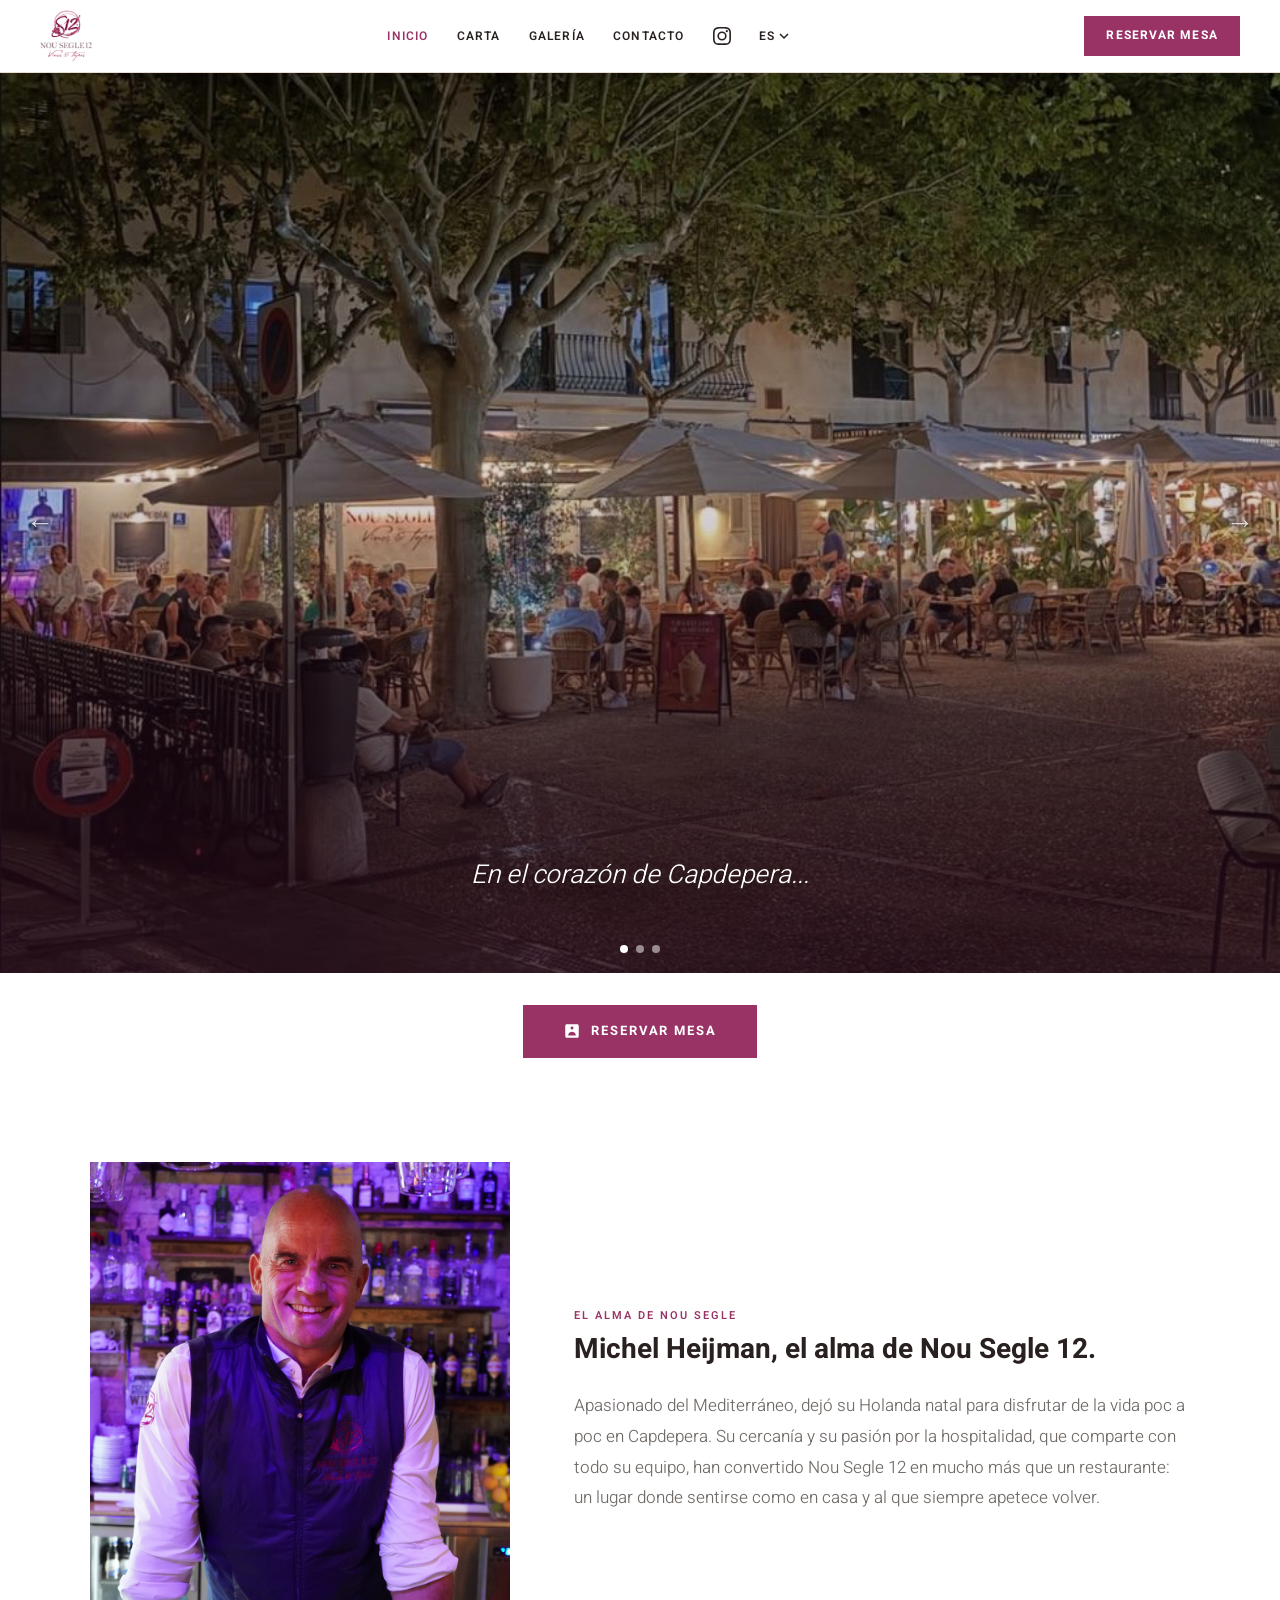
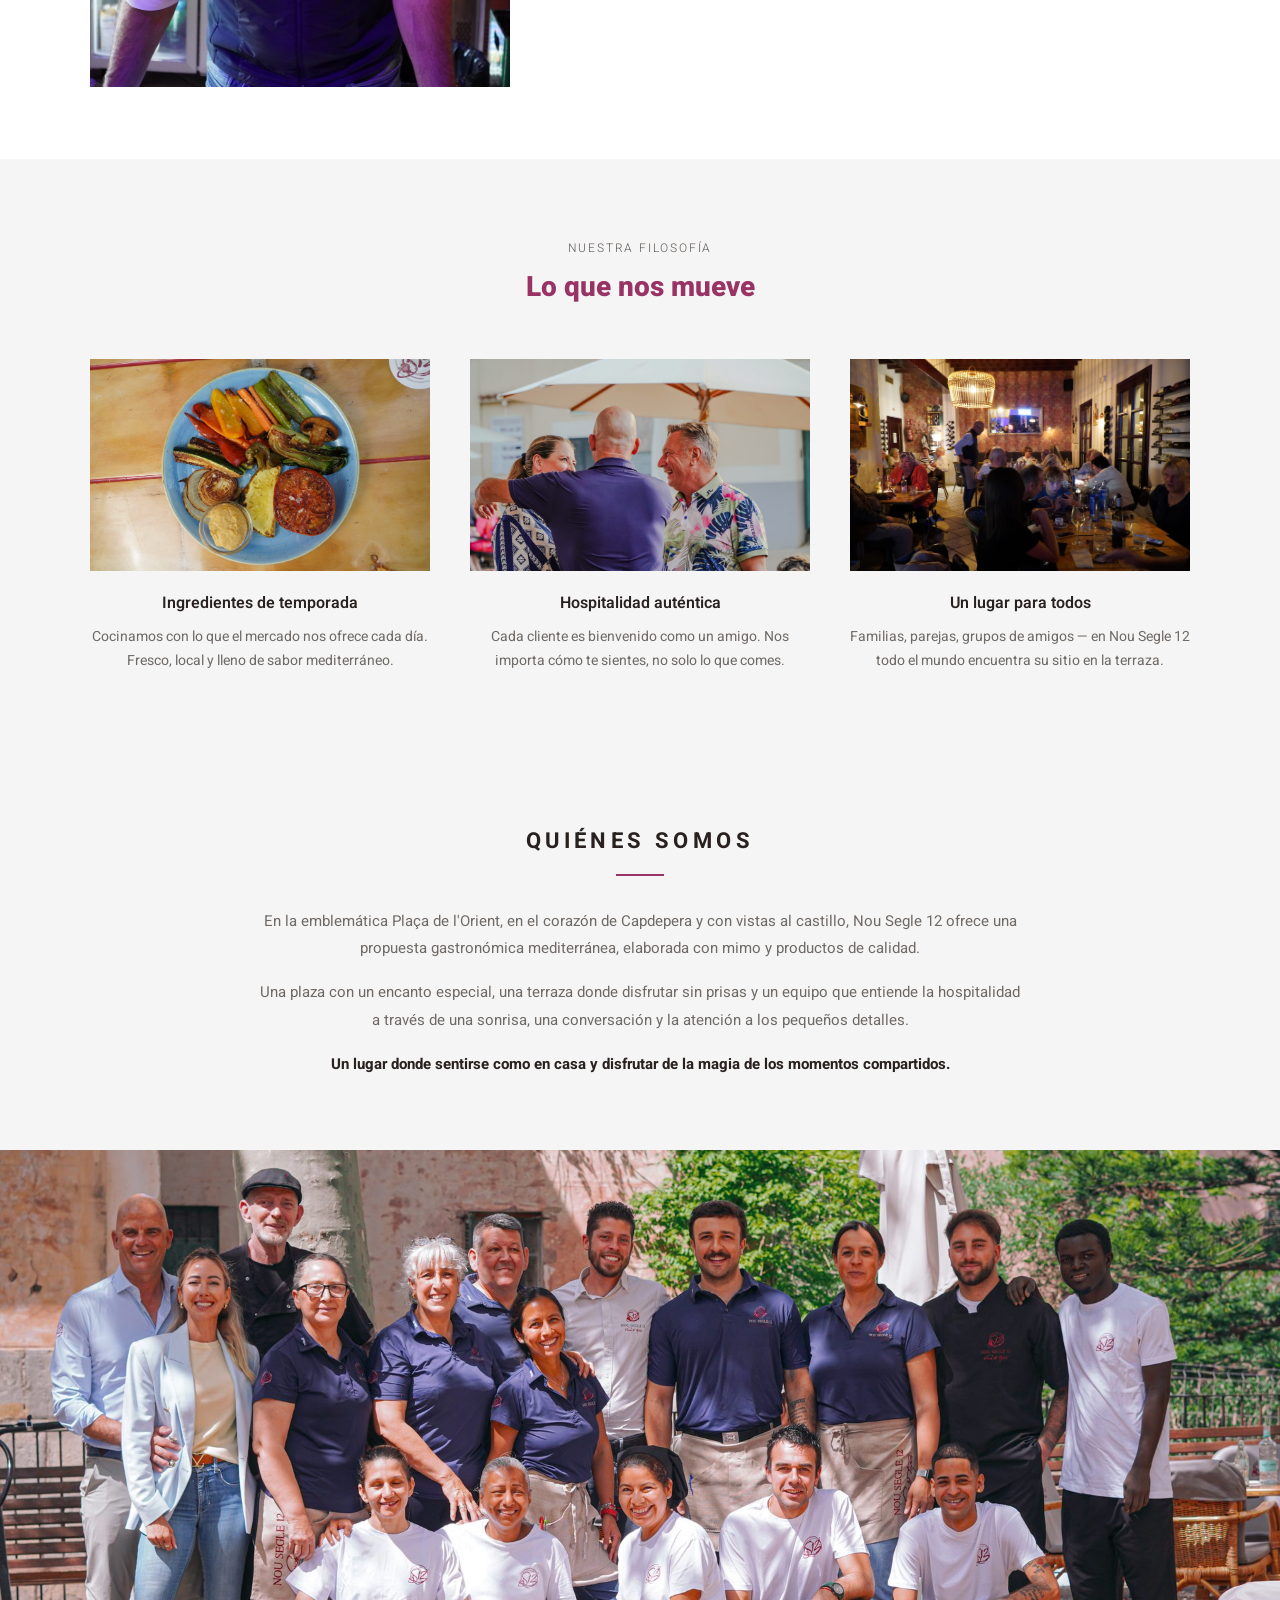
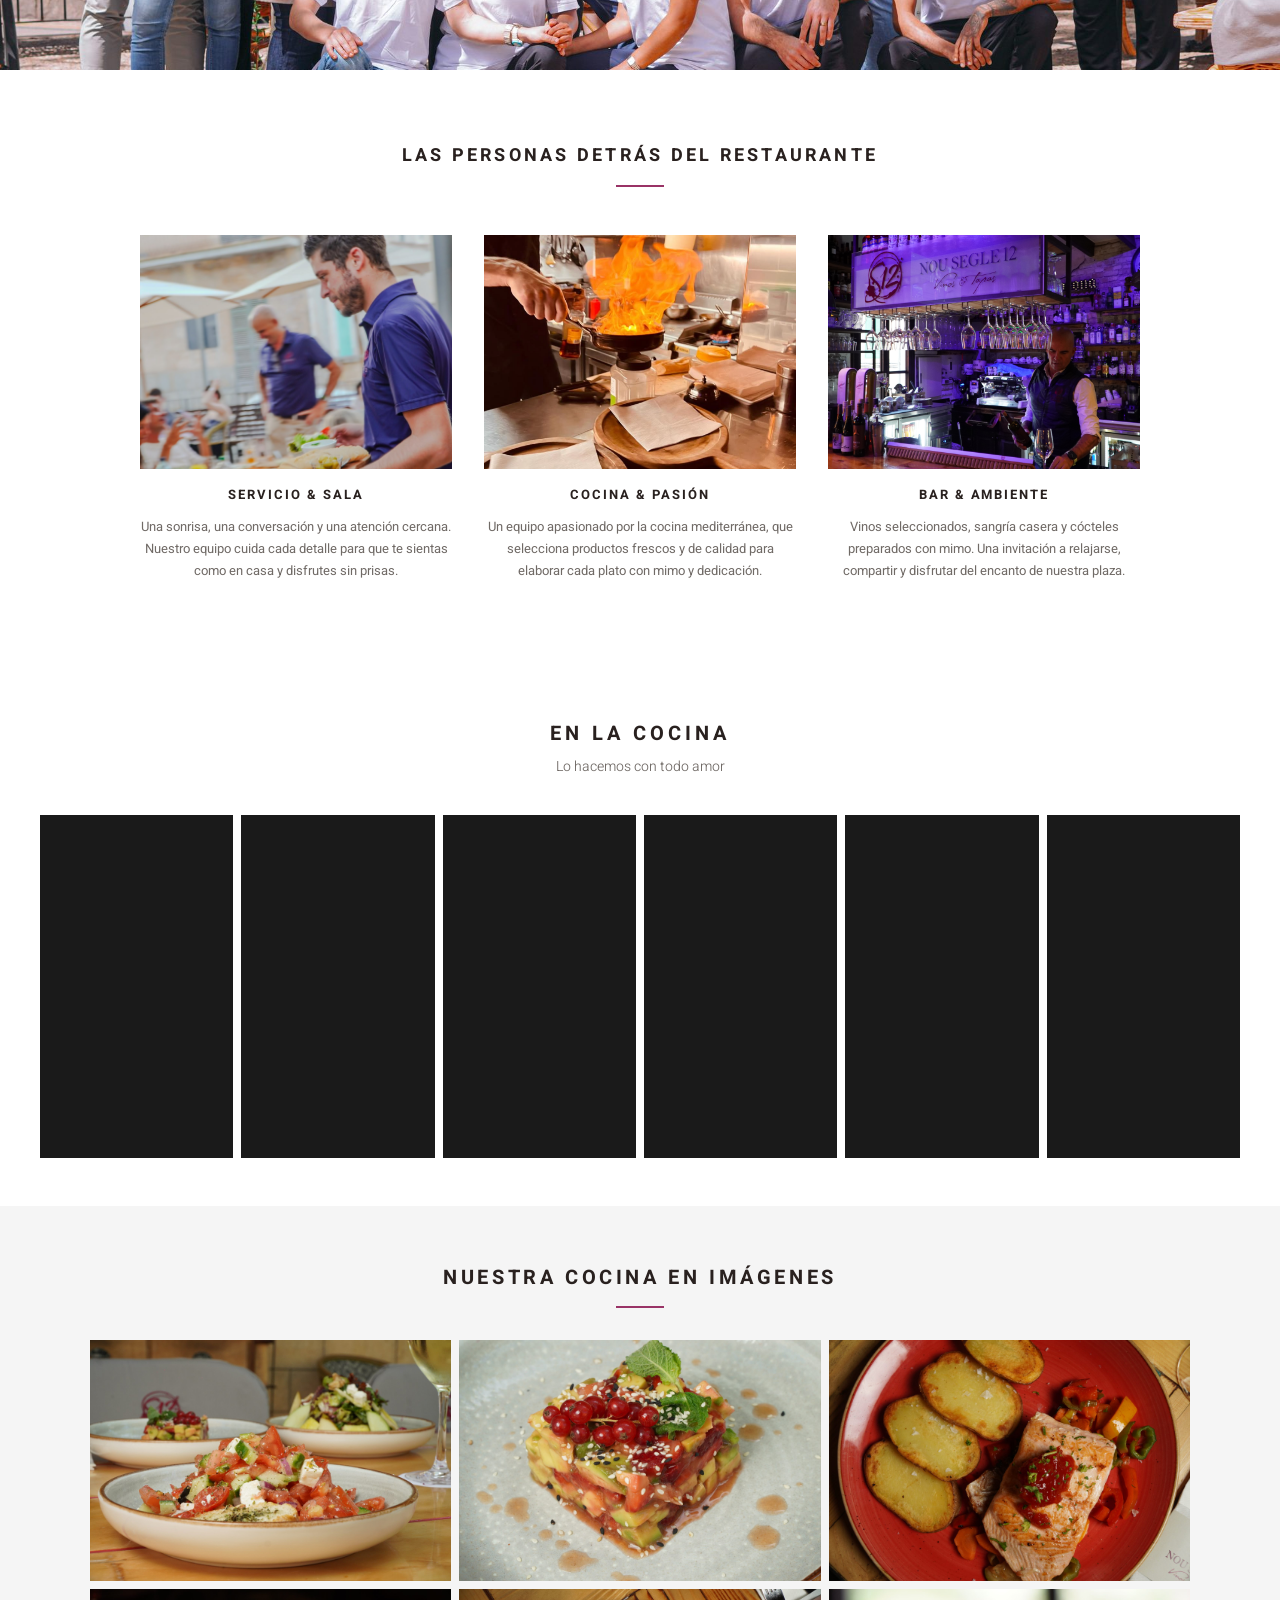
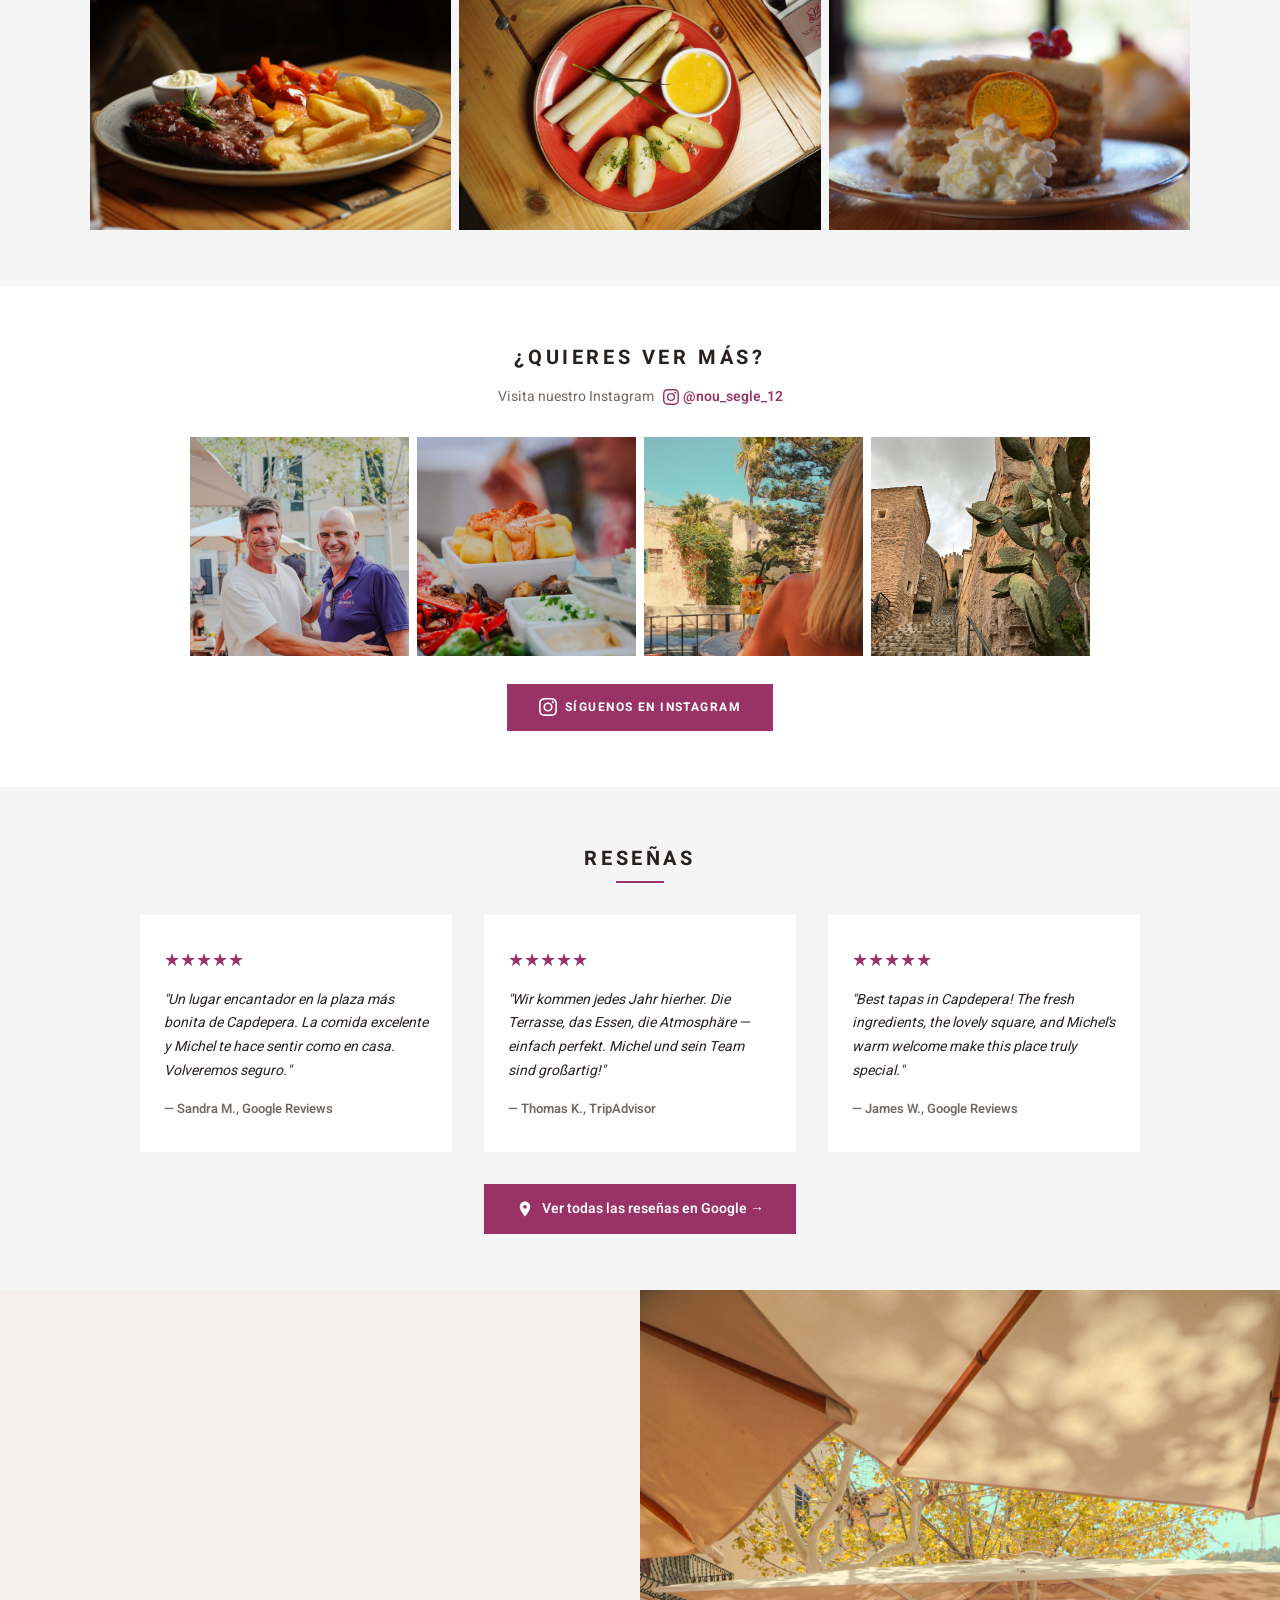
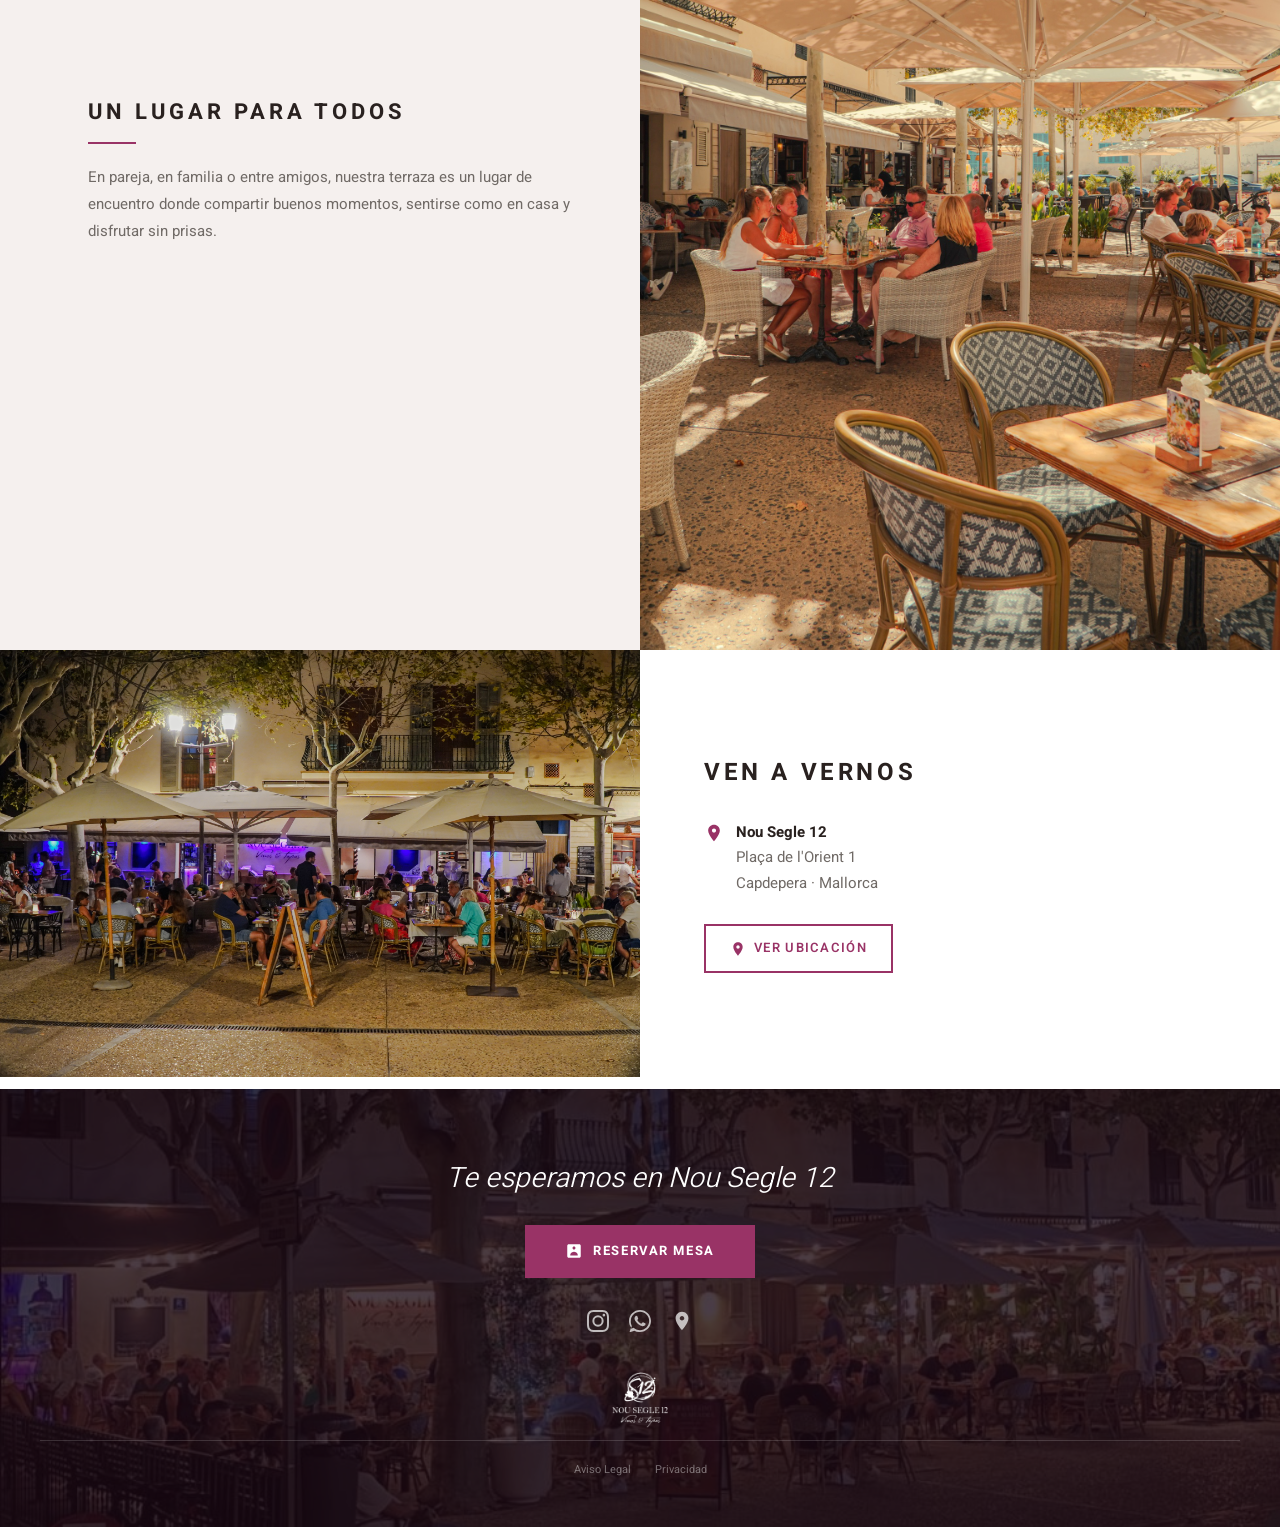
==== commit b5ac60f3: "Add warm background color to Un Lugar Para Todos section Co-Authored-By: Claude Opus 4.6 <noreply@an" ====
--- a/index.html
+++ b/index.html
@@ -363,6 +363,12 @@
       max-height: 520px;
       object-fit: cover;
       object-position: center top;
+    }
+    @media (max-width: 768px) {
+      .team-foto-sectie img {
+        max-height: none;
+        object-fit: contain;
+      }
     }
 
     /* ======== LAS PERSONAS ======== */
@@ -662,8 +668,6 @@
       .ven-a-vernos { grid-template-columns: 1fr; }
       .ven-info { padding: 40px 20px; }
       .footer-final-cta { font-size: 22px; }
-      .filosofie-sectie { padding: 48px 20px; }
-      .filosofie-grid { grid-template-columns: 1fr; gap: 32px; }
     }
 
     /* ---- Filosofie ---- */
@@ -705,7 +709,7 @@
 
     /* ---- Un lugar para todos ---- */
     .lugar-section {
-      background: #F5F5F5;
+      background: #F5F0EE;
     }
     .lugar-inner {
       display: grid;
@@ -750,6 +754,8 @@
         order: 2;
         margin-left: 0;
       }
+      .filosofie-sectie { padding: 48px 20px; }
+      .filosofie-grid { grid-template-columns: 1fr; gap: 32px; }
     }
   </style>
 </head>
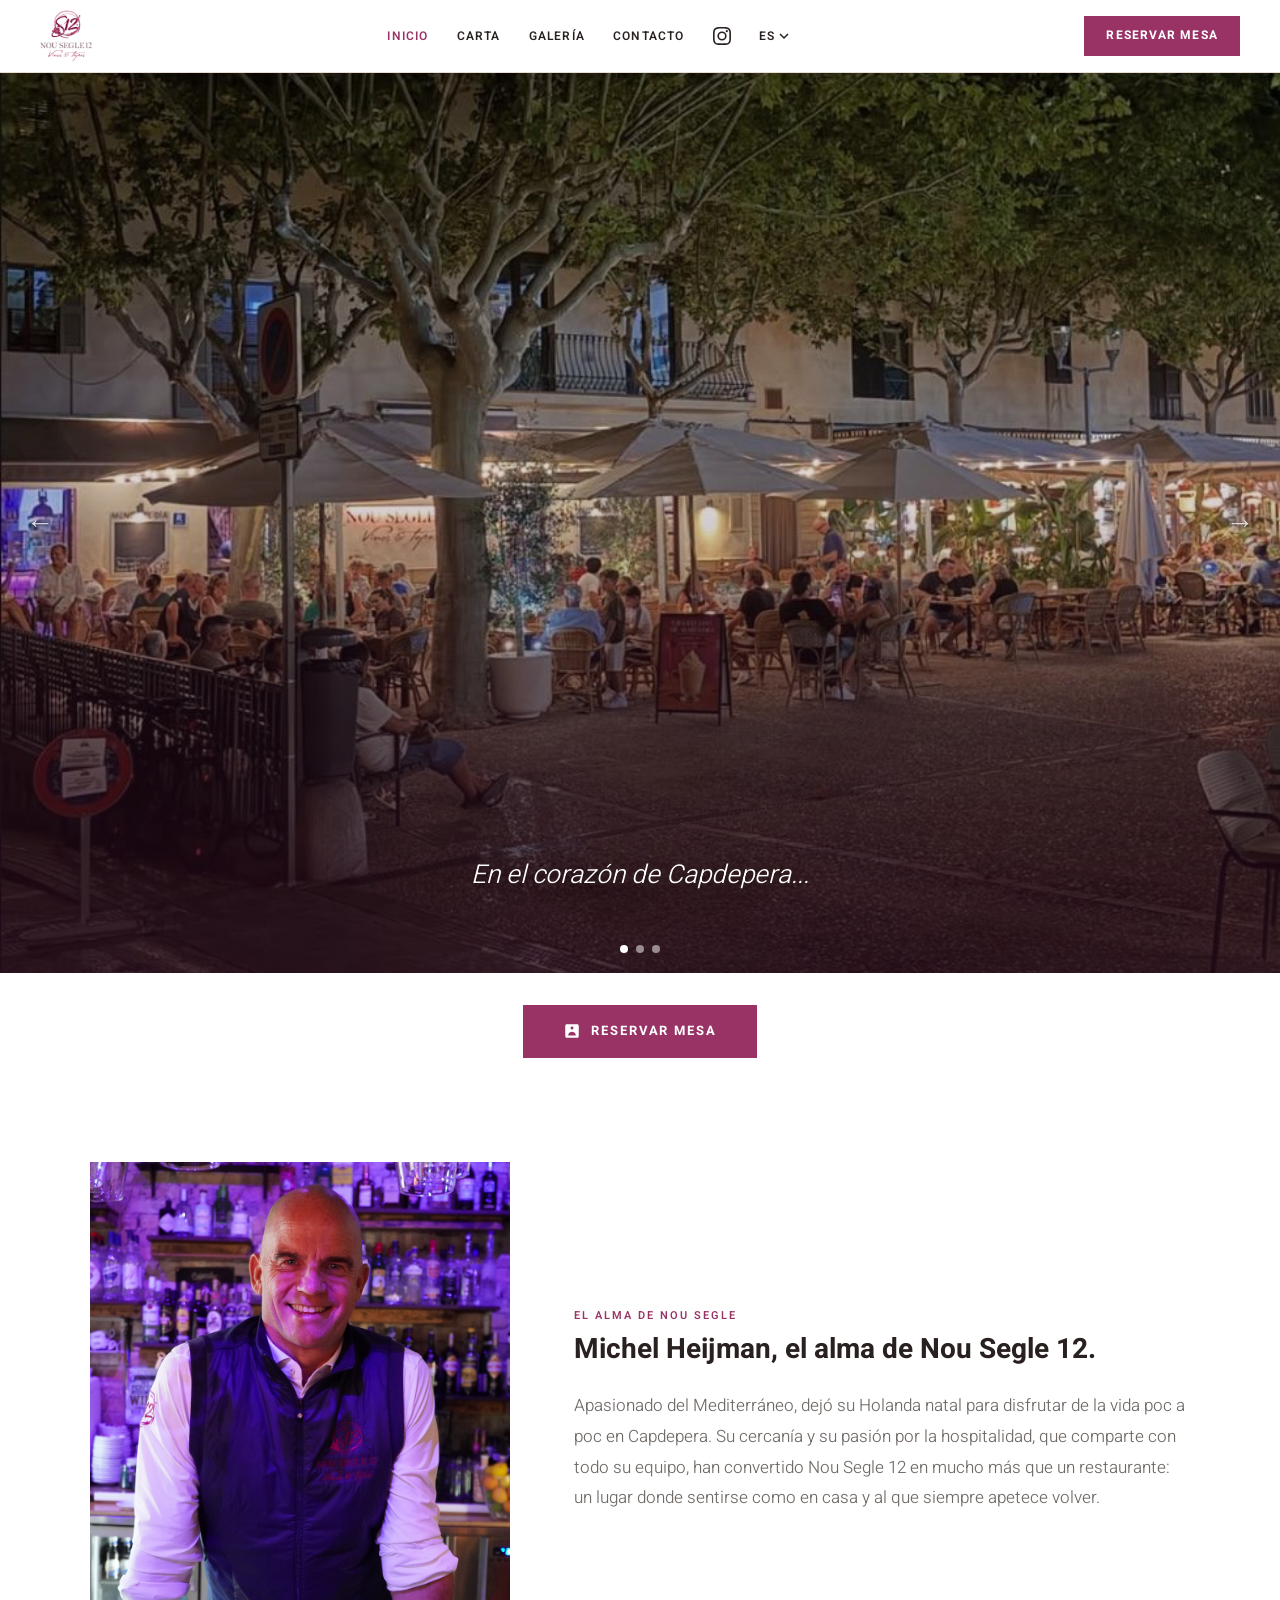
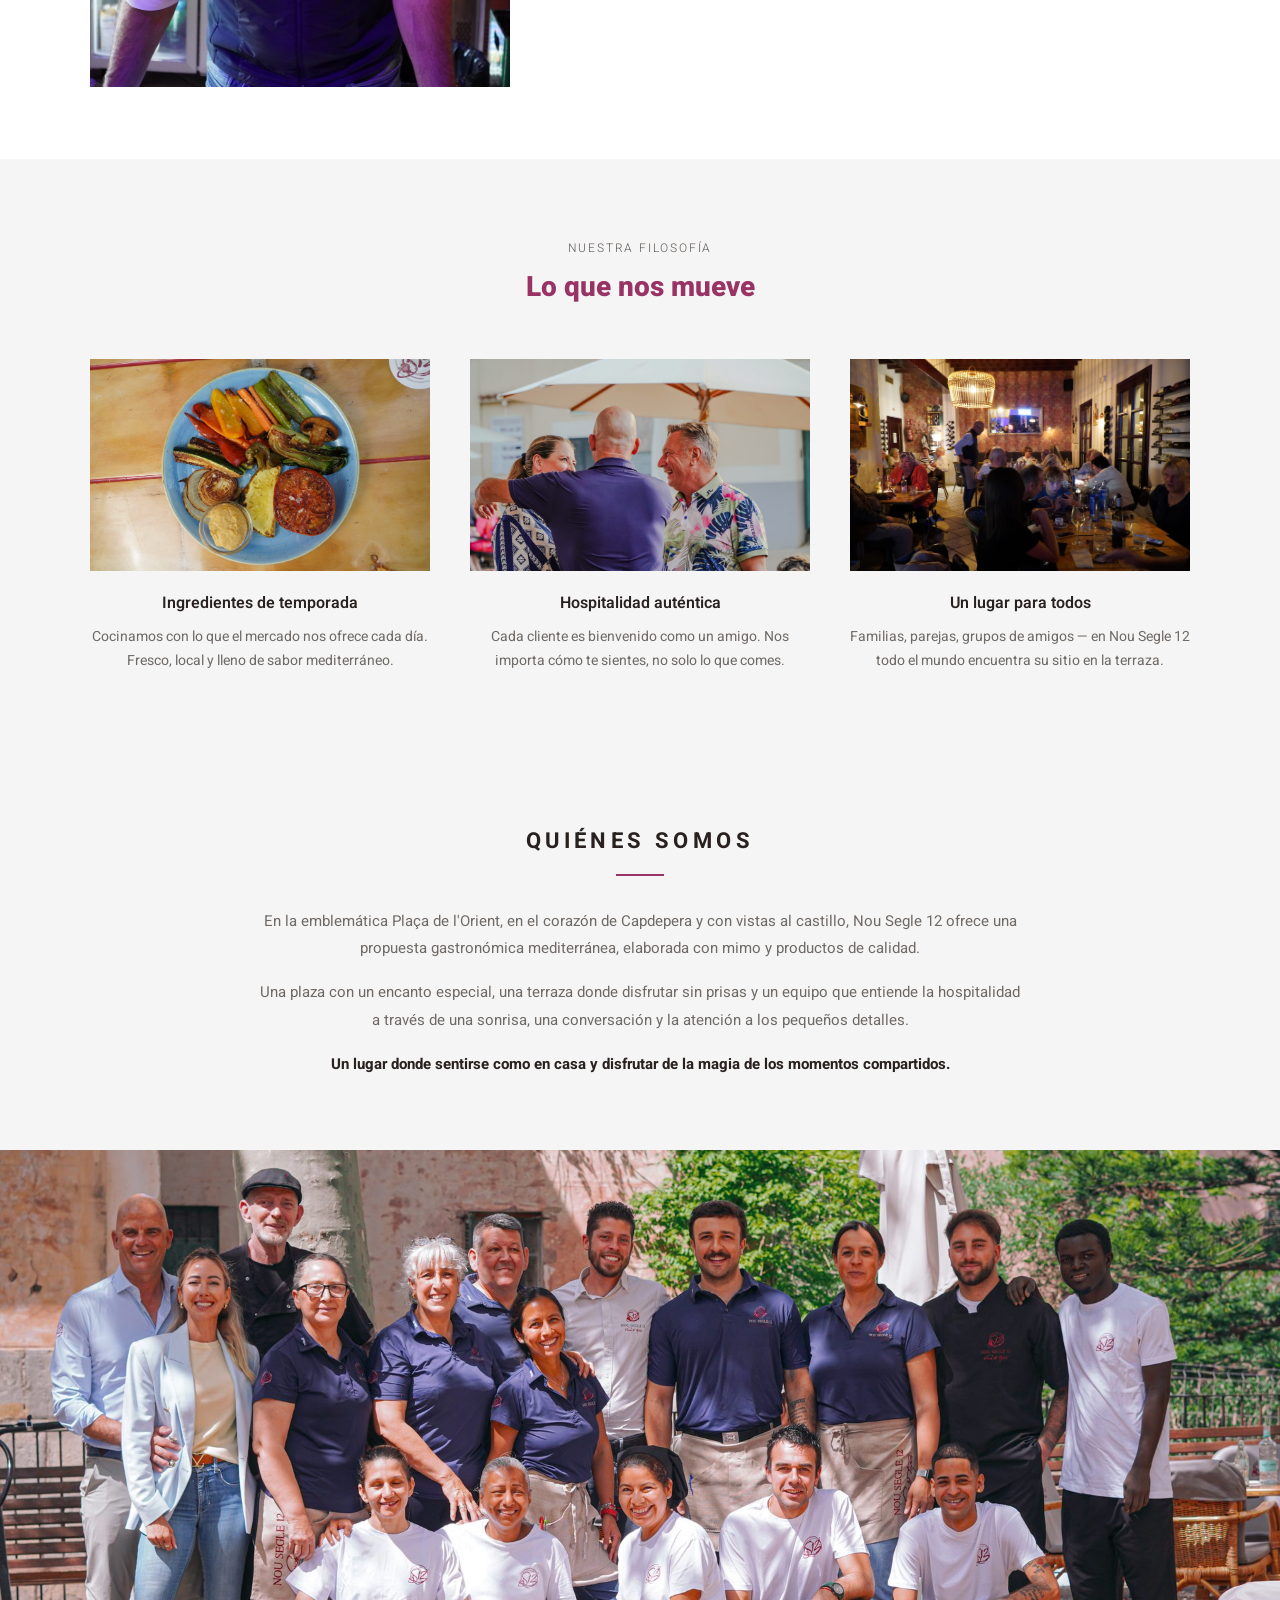
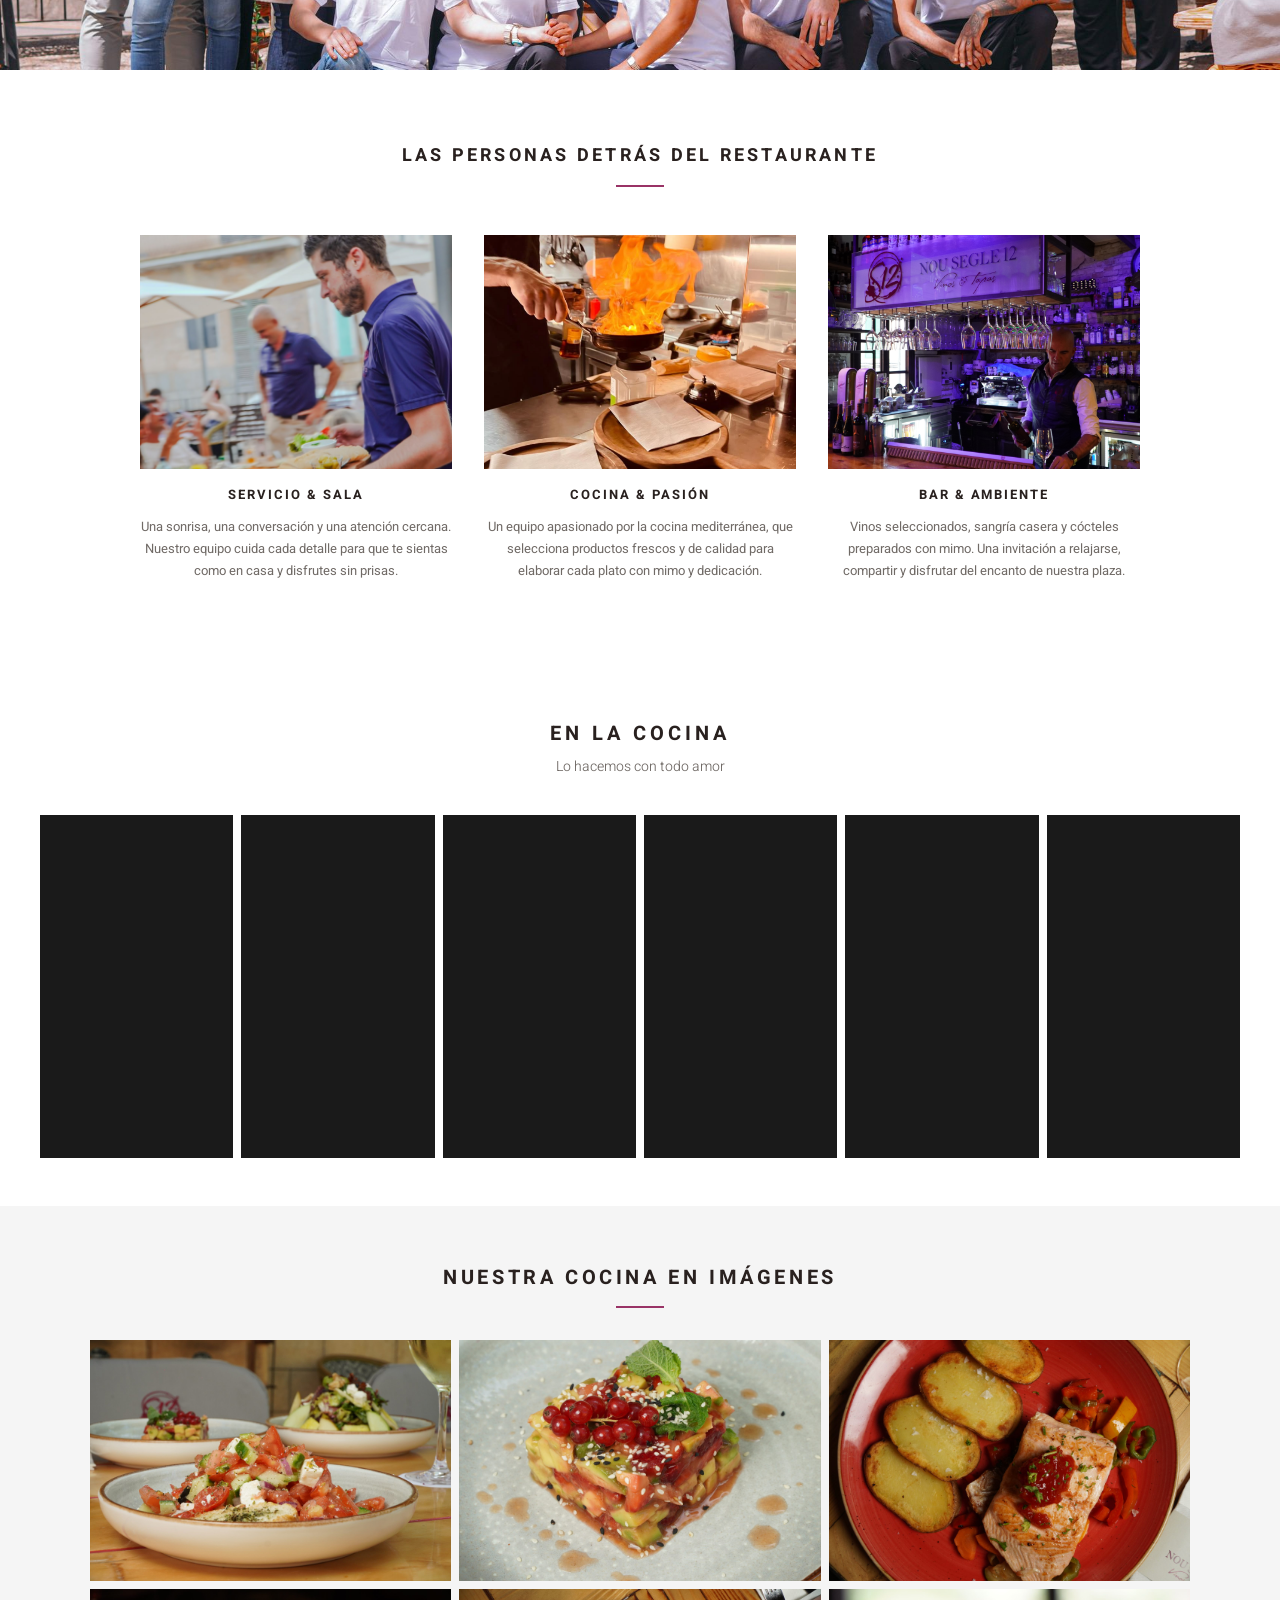
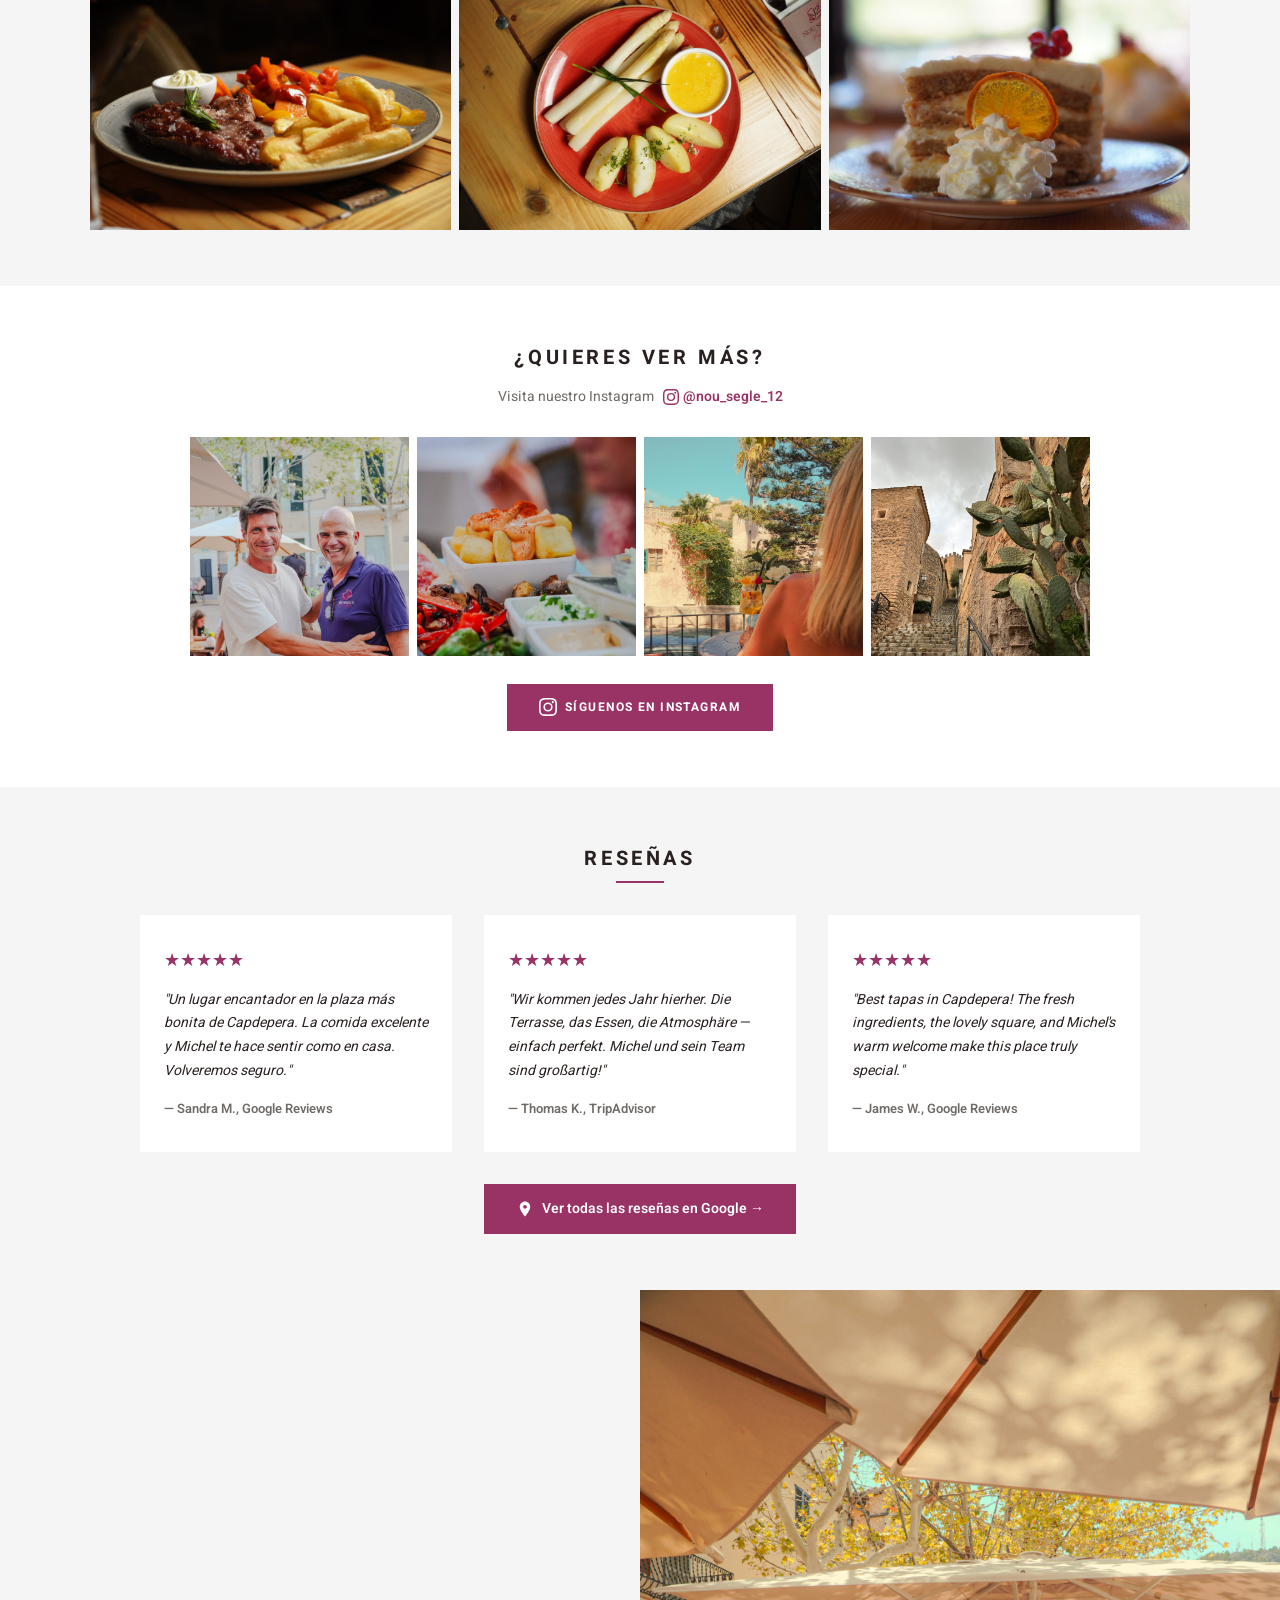
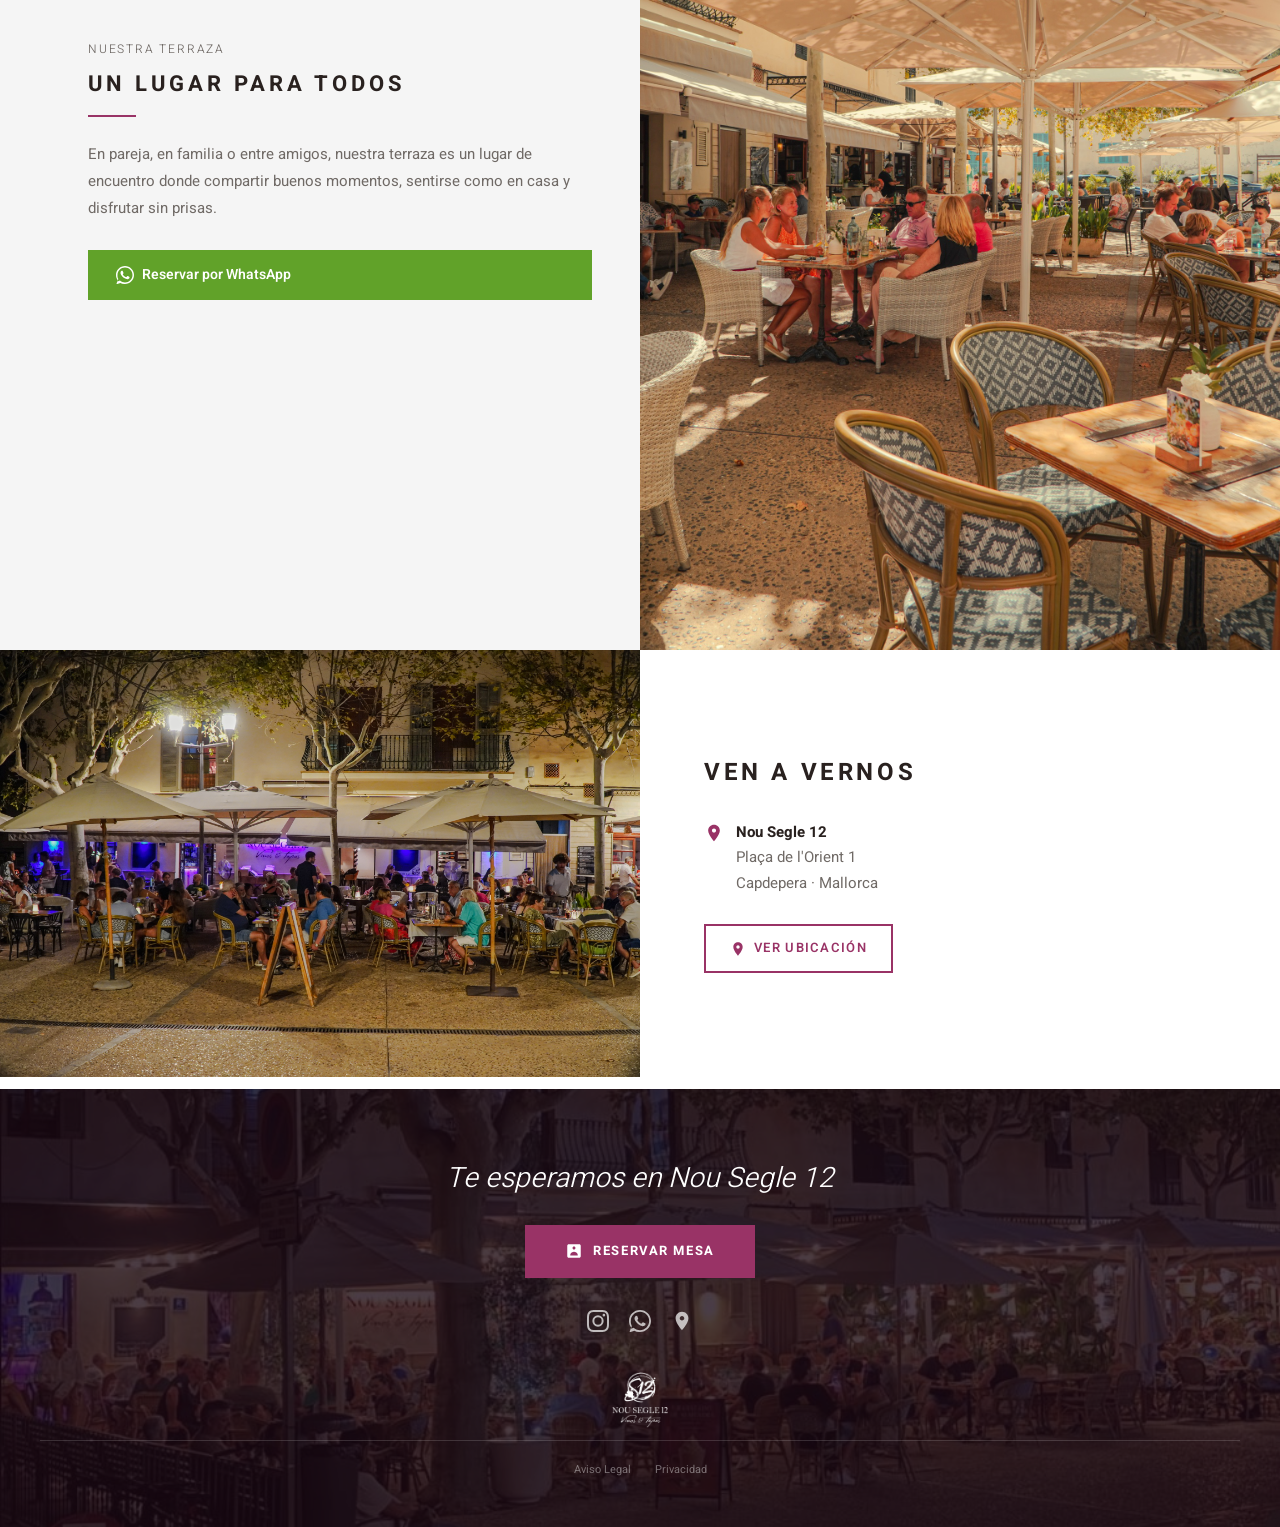
==== commit 91a15629: "Enrich Un Lugar section: add label, WhatsApp button, revert bg color Co-Authored-By: Claude Opus 4.6" ====
--- a/index.html
+++ b/index.html
@@ -709,7 +709,7 @@
 
     /* ---- Un lugar para todos ---- */
     .lugar-section {
-      background: #F5F0EE;
+      background: #F5F5F5;
     }
     .lugar-inner {
       display: grid;
@@ -1034,9 +1034,14 @@
         <img src="Brand_assets/Images/IMG_0005.jpg" alt="Terraza de Nou Segle 12" style="width:100%;height:100%;object-fit:cover;display:block;">
       </div>
       <div class="lugar-tekst">
+        <span class="section-label" data-i18n="home_lugar_label">Nuestra terraza</span>
         <h2 data-i18n="home_lugar_title">Un lugar para todos</h2>
-        <div style="width:48px;height:2px;background:#993366;margin-bottom:20px;"></div>
+        <div style="width:48px;height:2px;background:#993366;margin-bottom:24px;"></div>
         <p data-i18n="home_lugar_desc">En pareja, en familia o entre amigos, nuestra terraza es un lugar de encuentro donde compartir buenos momentos, sentirse como en casa y disfrutar sin prisas.</p>
+        <a href="https://wa.me/34650895211?text=Hola!%20Quisiera%20reservar%20una%20mesa%20para%20%5Bn%C2%BA%20personas%5D%20personas%2C%20el%20d%C3%ADa%20%5Bfecha%5D%20a%20las%20%5Bhora%5D.%20A%20nombre%20de%3A%20%5Bnombre%5D.%20%C2%A1Gracias!" target="_blank" rel="noopener" style="display:inline-flex;align-items:center;gap:8px;background:#61a229;color:#fff;font-family:'Heebo',sans-serif;font-weight:600;font-size:14px;padding:14px 28px;text-decoration:none;margin-top:28px;transition:background 0.2s;">
+          <svg width="18" height="18" viewBox="0 0 24 24" fill="currentColor"><path d="M17.472 14.382c-.297-.149-1.758-.867-2.03-.967-.273-.099-.471-.148-.67.15-.197.297-.767.966-.94 1.164-.173.199-.347.223-.644.075-.297-.15-1.255-.463-2.39-1.475-.883-.788-1.48-1.761-1.653-2.059-.173-.297-.018-.458.13-.606.134-.133.298-.347.446-.52.149-.174.198-.298.298-.497.099-.198.05-.371-.025-.52-.075-.149-.669-1.612-.916-2.207-.242-.579-.487-.5-.669-.51-.173-.008-.371-.01-.57-.01-.198 0-.52.074-.792.372-.272.297-1.04 1.016-1.04 2.479 0 1.462 1.065 2.875 1.213 3.074.149.198 2.096 3.2 5.077 4.487.709.306 1.262.489 1.694.625.712.227 1.36.195 1.871.118.571-.085 1.758-.719 2.006-1.413.248-.694.248-1.289.173-1.413-.074-.124-.272-.198-.57-.347z"/><path d="M12 0C5.373 0 0 5.373 0 12c0 2.625.846 5.059 2.284 7.034L.789 23.492a.5.5 0 00.611.611l4.458-1.495A11.952 11.952 0 0012 24c6.627 0 12-5.373 12-12S18.627 0 12 0zm0 22c-2.387 0-4.591-.838-6.313-2.236l-.44-.362-3.278 1.098 1.098-3.278-.362-.44A9.956 9.956 0 012 12C2 6.486 6.486 2 12 2s10 4.486 10 10-4.486 10-10 10z"/></svg>
+          <span data-i18n="btn_reservar">Reservar por WhatsApp</span>
+        </a>
       </div>
     </div>
   </section>
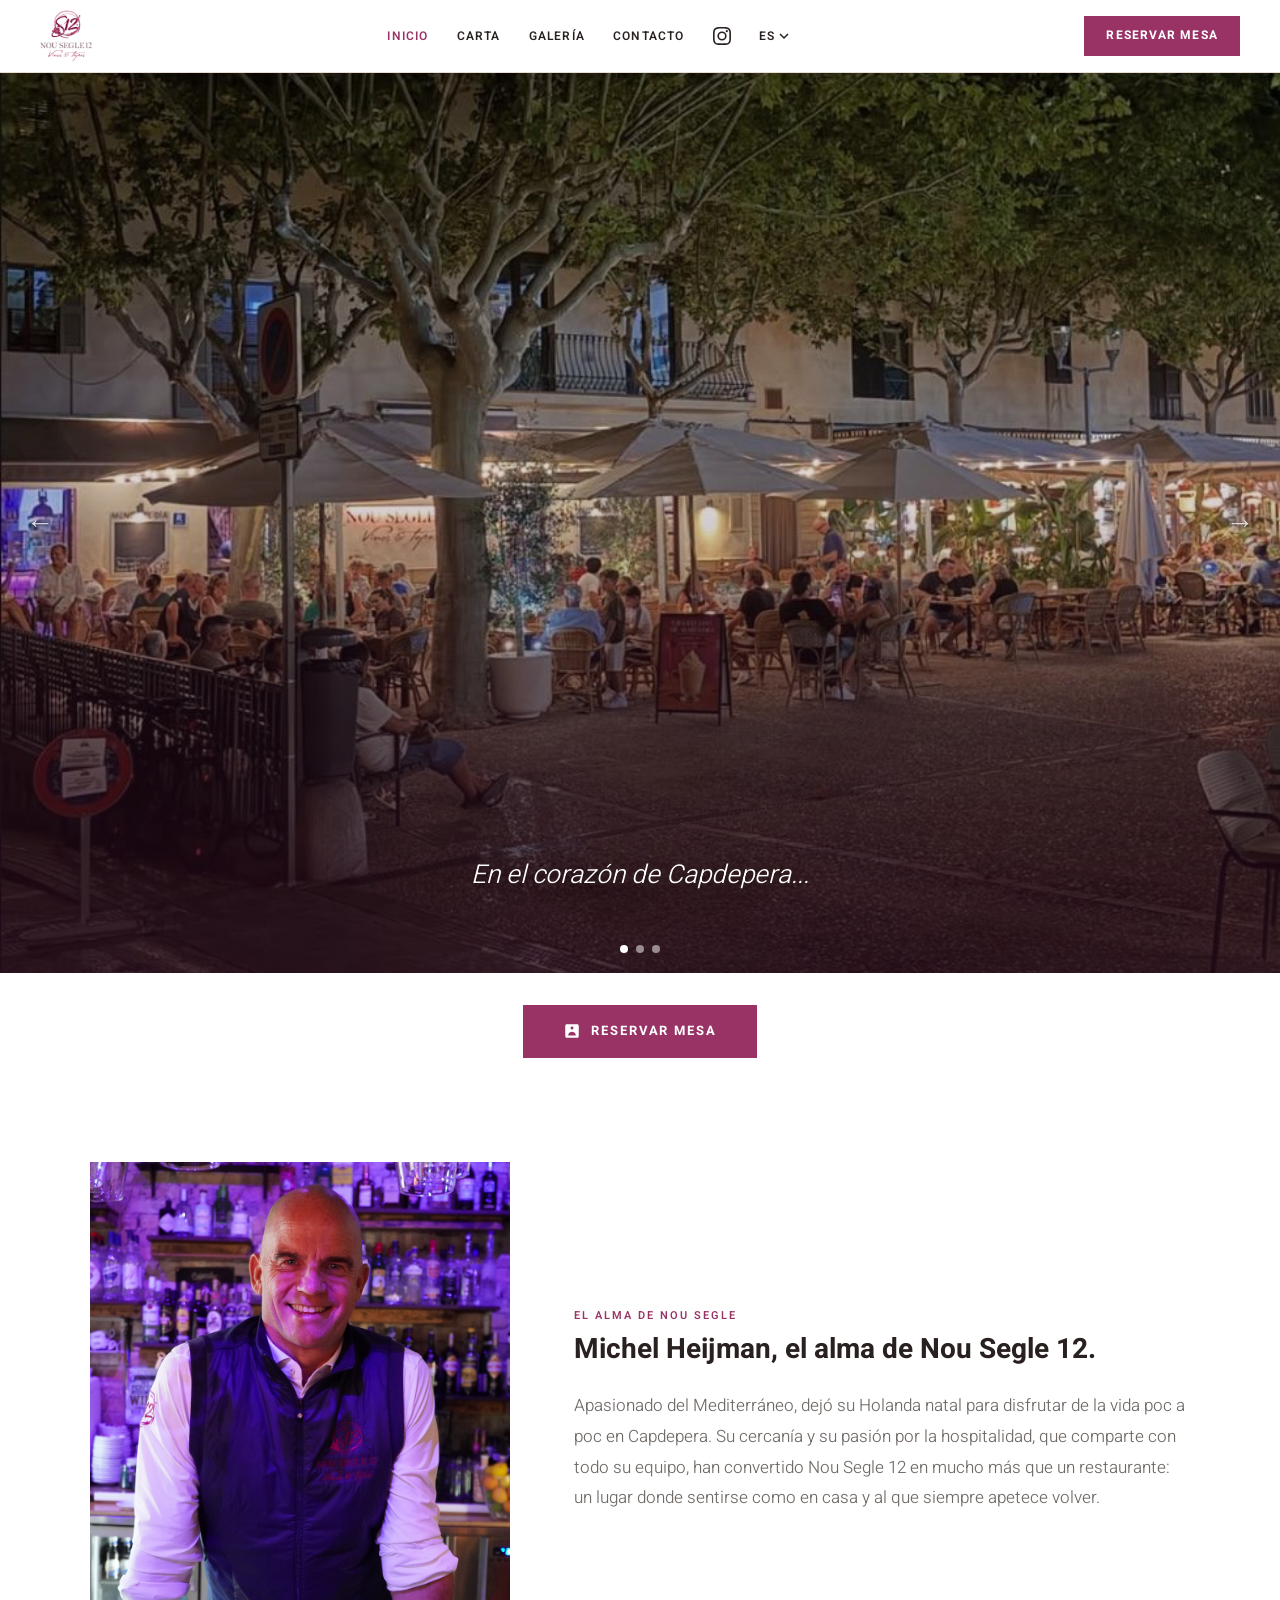
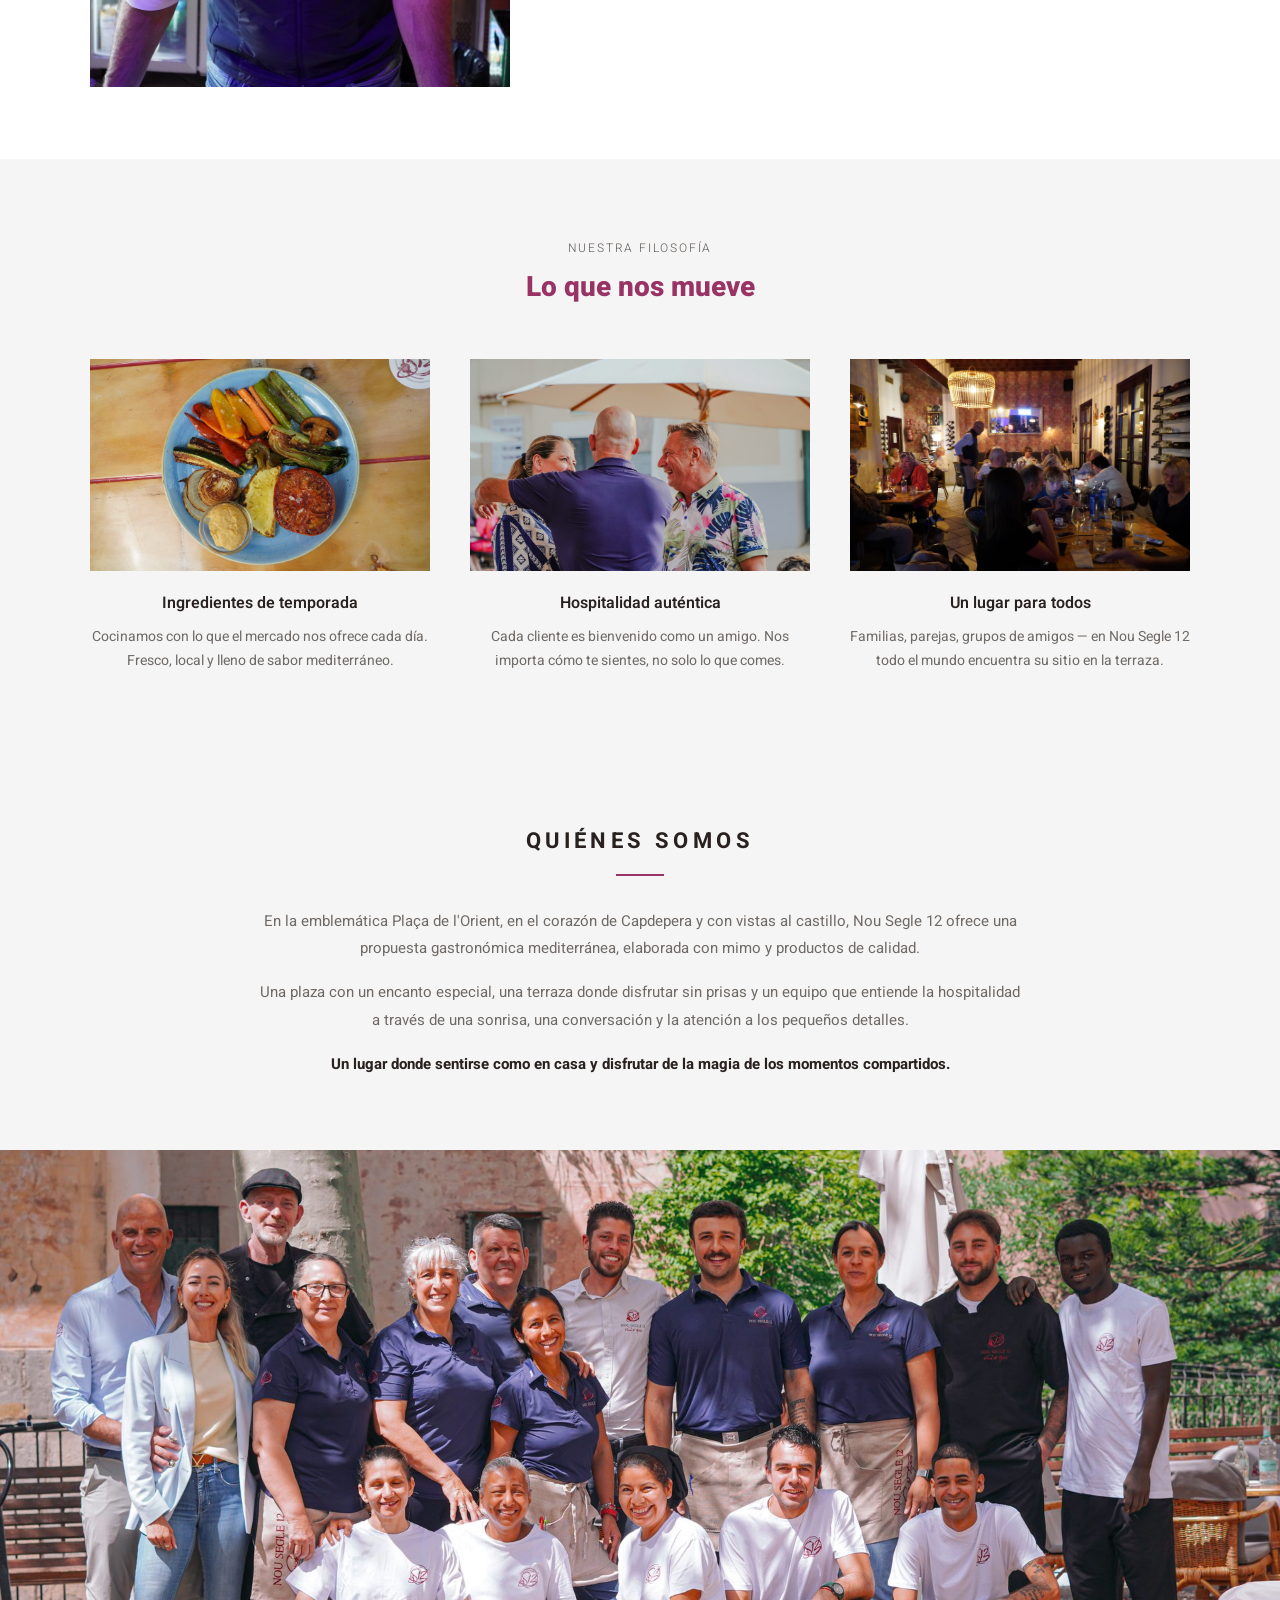
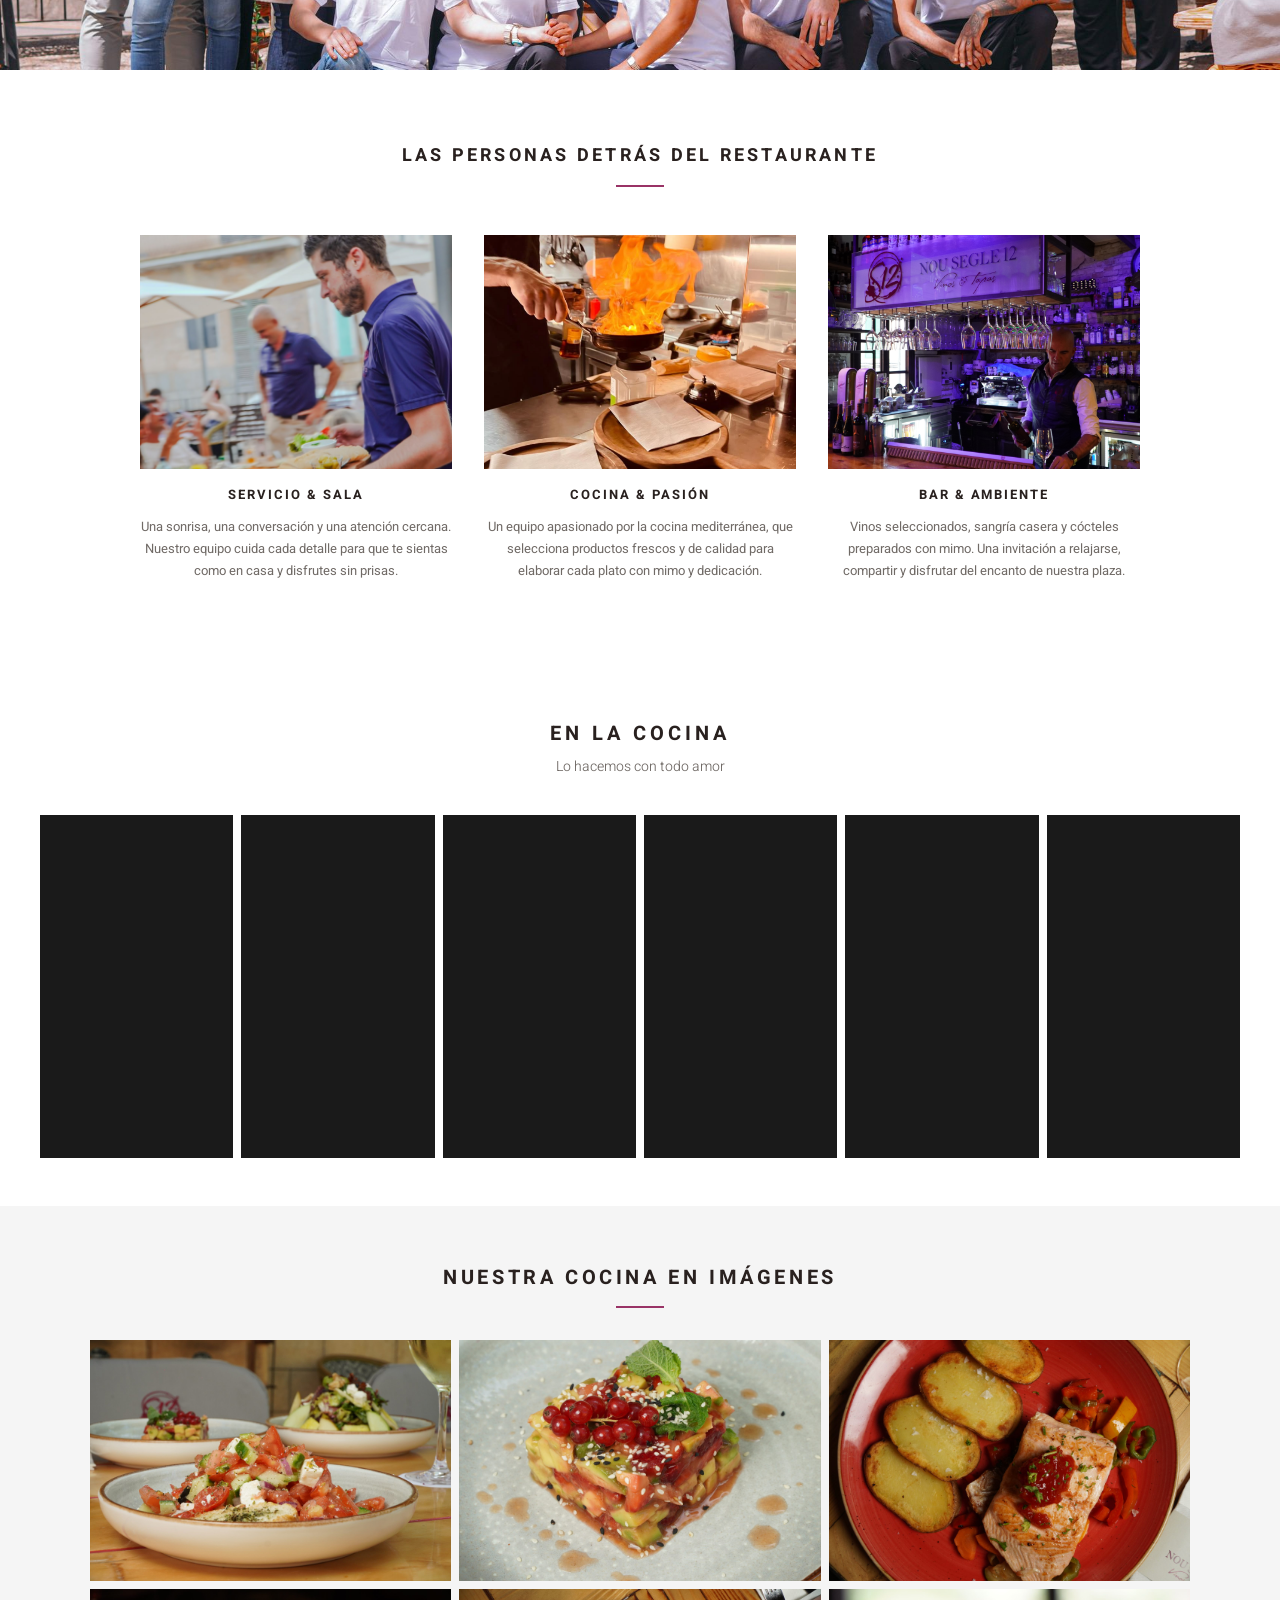
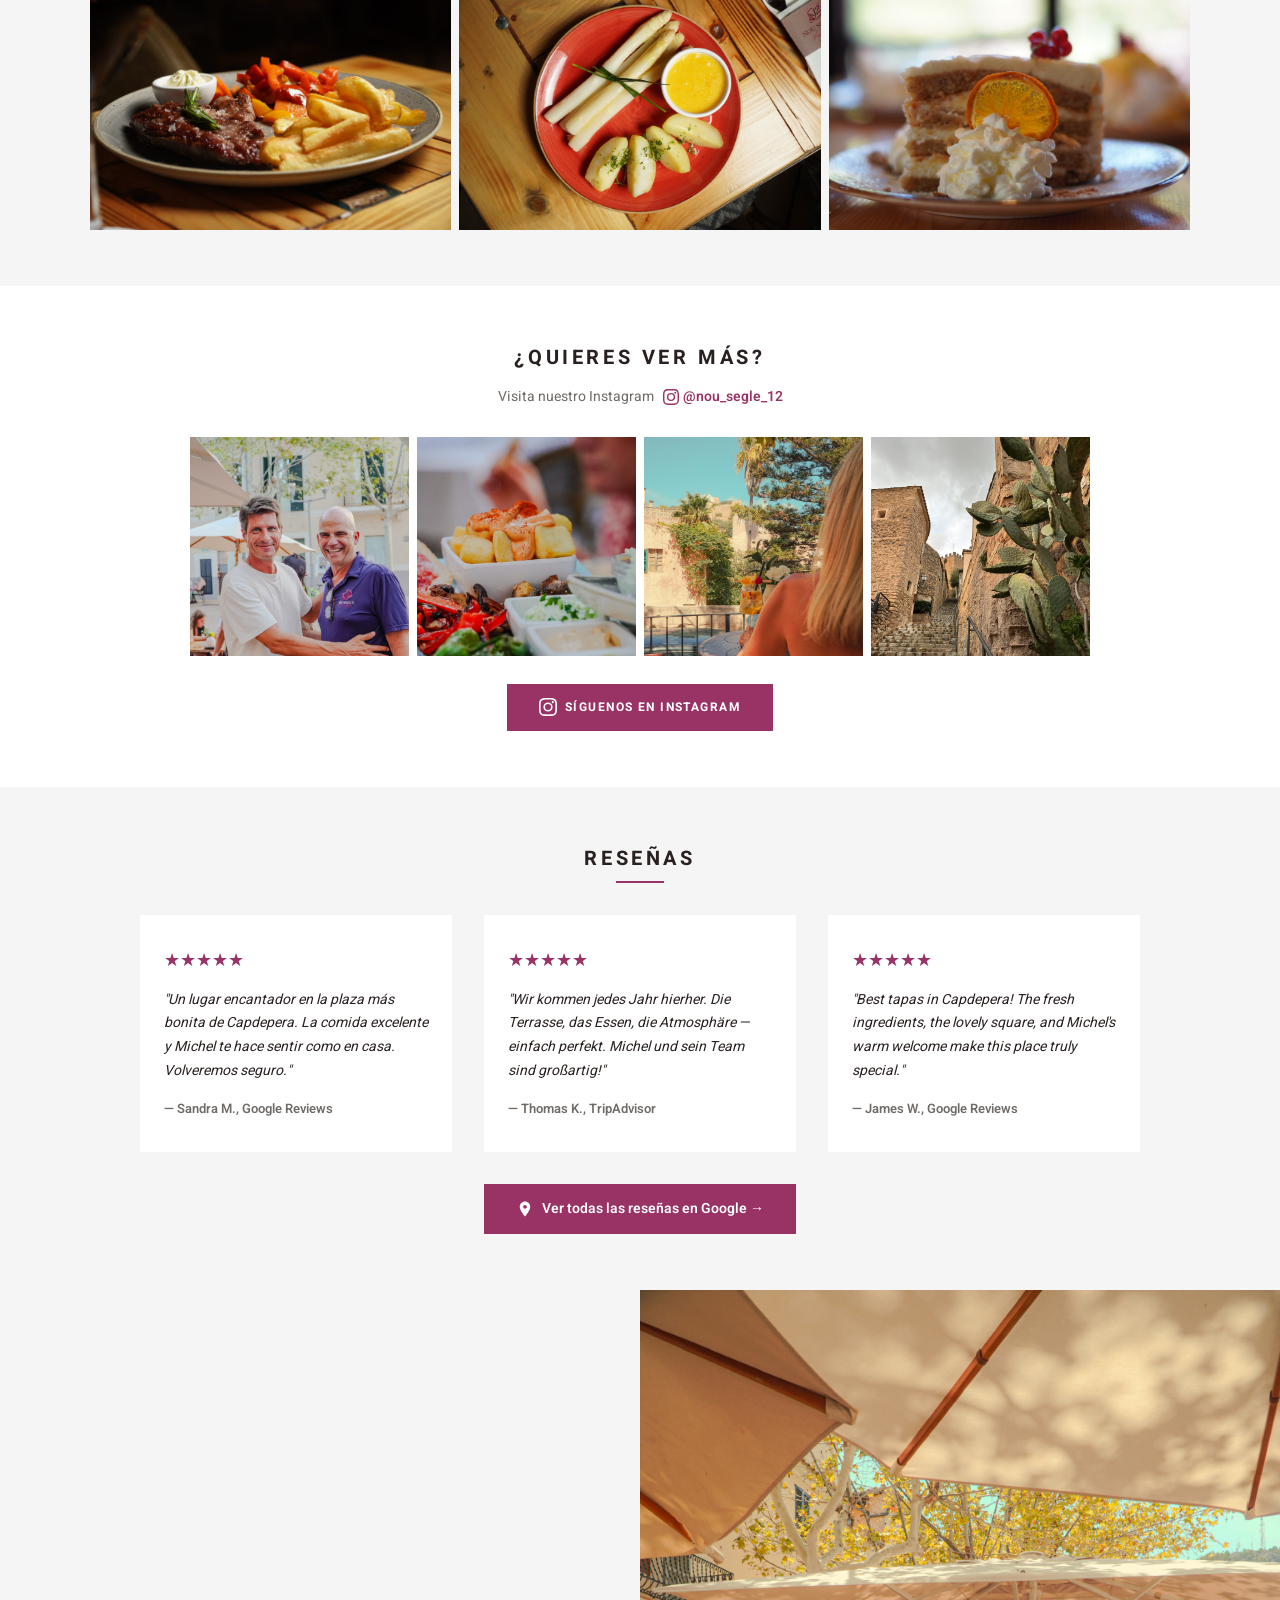
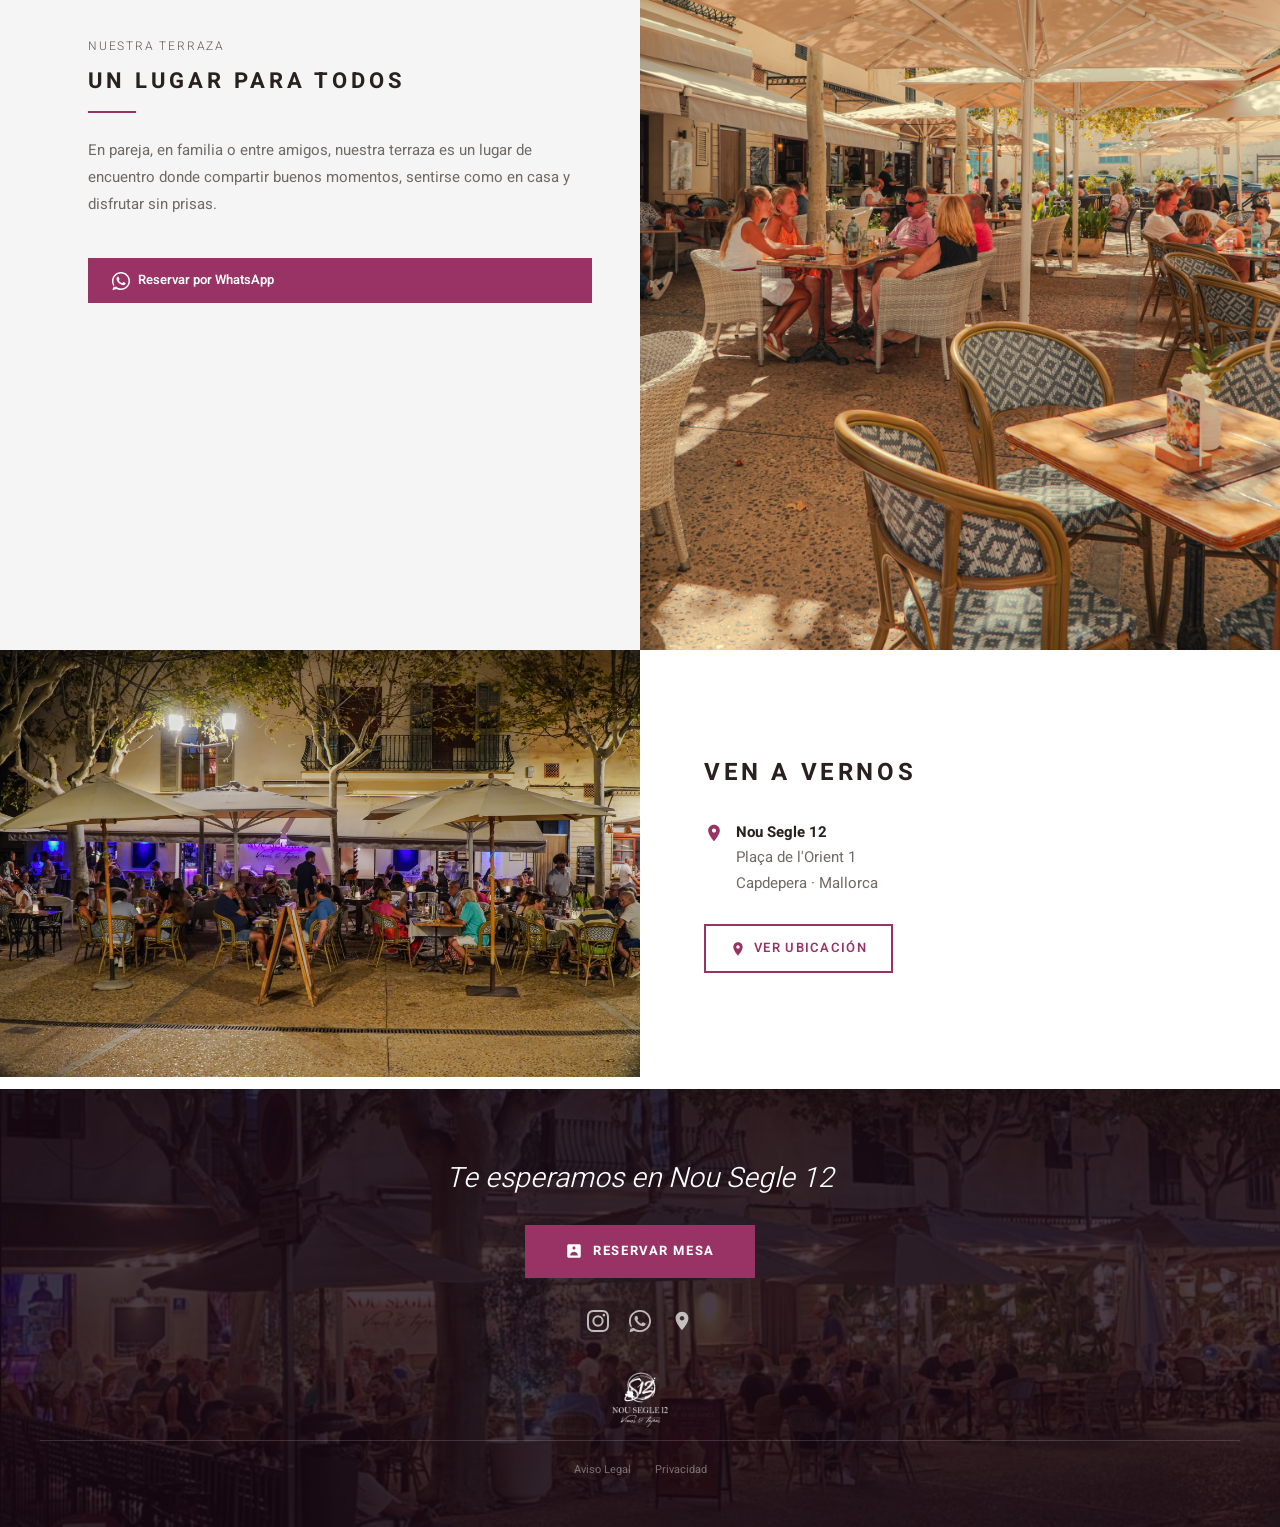
==== commit a708be7b: "Style lugar WhatsApp button: pink color, smaller, more spacing above Co-Authored-By: Claude Opus 4.6" ====
--- a/index.html
+++ b/index.html
@@ -1038,7 +1038,7 @@
         <h2 data-i18n="home_lugar_title">Un lugar para todos</h2>
         <div style="width:48px;height:2px;background:#993366;margin-bottom:24px;"></div>
         <p data-i18n="home_lugar_desc">En pareja, en familia o entre amigos, nuestra terraza es un lugar de encuentro donde compartir buenos momentos, sentirse como en casa y disfrutar sin prisas.</p>
-        <a href="https://wa.me/34650895211?text=Hola!%20Quisiera%20reservar%20una%20mesa%20para%20%5Bn%C2%BA%20personas%5D%20personas%2C%20el%20d%C3%ADa%20%5Bfecha%5D%20a%20las%20%5Bhora%5D.%20A%20nombre%20de%3A%20%5Bnombre%5D.%20%C2%A1Gracias!" target="_blank" rel="noopener" style="display:inline-flex;align-items:center;gap:8px;background:#61a229;color:#fff;font-family:'Heebo',sans-serif;font-weight:600;font-size:14px;padding:14px 28px;text-decoration:none;margin-top:28px;transition:background 0.2s;">
+        <a href="https://wa.me/34650895211?text=Hola!%20Quisiera%20reservar%20una%20mesa%20para%20%5Bn%C2%BA%20personas%5D%20personas%2C%20el%20d%C3%ADa%20%5Bfecha%5D%20a%20las%20%5Bhora%5D.%20A%20nombre%20de%3A%20%5Bnombre%5D.%20%C2%A1Gracias!" target="_blank" rel="noopener" style="display:inline-flex;align-items:center;gap:8px;background:#993366;color:#fff;font-family:'Heebo',sans-serif;font-weight:600;font-size:13px;padding:12px 24px;text-decoration:none;margin-top:40px;transition:background 0.2s;">
           <svg width="18" height="18" viewBox="0 0 24 24" fill="currentColor"><path d="M17.472 14.382c-.297-.149-1.758-.867-2.03-.967-.273-.099-.471-.148-.67.15-.197.297-.767.966-.94 1.164-.173.199-.347.223-.644.075-.297-.15-1.255-.463-2.39-1.475-.883-.788-1.48-1.761-1.653-2.059-.173-.297-.018-.458.13-.606.134-.133.298-.347.446-.52.149-.174.198-.298.298-.497.099-.198.05-.371-.025-.52-.075-.149-.669-1.612-.916-2.207-.242-.579-.487-.5-.669-.51-.173-.008-.371-.01-.57-.01-.198 0-.52.074-.792.372-.272.297-1.04 1.016-1.04 2.479 0 1.462 1.065 2.875 1.213 3.074.149.198 2.096 3.2 5.077 4.487.709.306 1.262.489 1.694.625.712.227 1.36.195 1.871.118.571-.085 1.758-.719 2.006-1.413.248-.694.248-1.289.173-1.413-.074-.124-.272-.198-.57-.347z"/><path d="M12 0C5.373 0 0 5.373 0 12c0 2.625.846 5.059 2.284 7.034L.789 23.492a.5.5 0 00.611.611l4.458-1.495A11.952 11.952 0 0012 24c6.627 0 12-5.373 12-12S18.627 0 12 0zm0 22c-2.387 0-4.591-.838-6.313-2.236l-.44-.362-3.278 1.098 1.098-3.278-.362-.44A9.956 9.956 0 012 12C2 6.486 6.486 2 12 2s10 4.486 10 10-4.486 10-10 10z"/></svg>
           <span data-i18n="btn_reservar">Reservar por WhatsApp</span>
         </a>
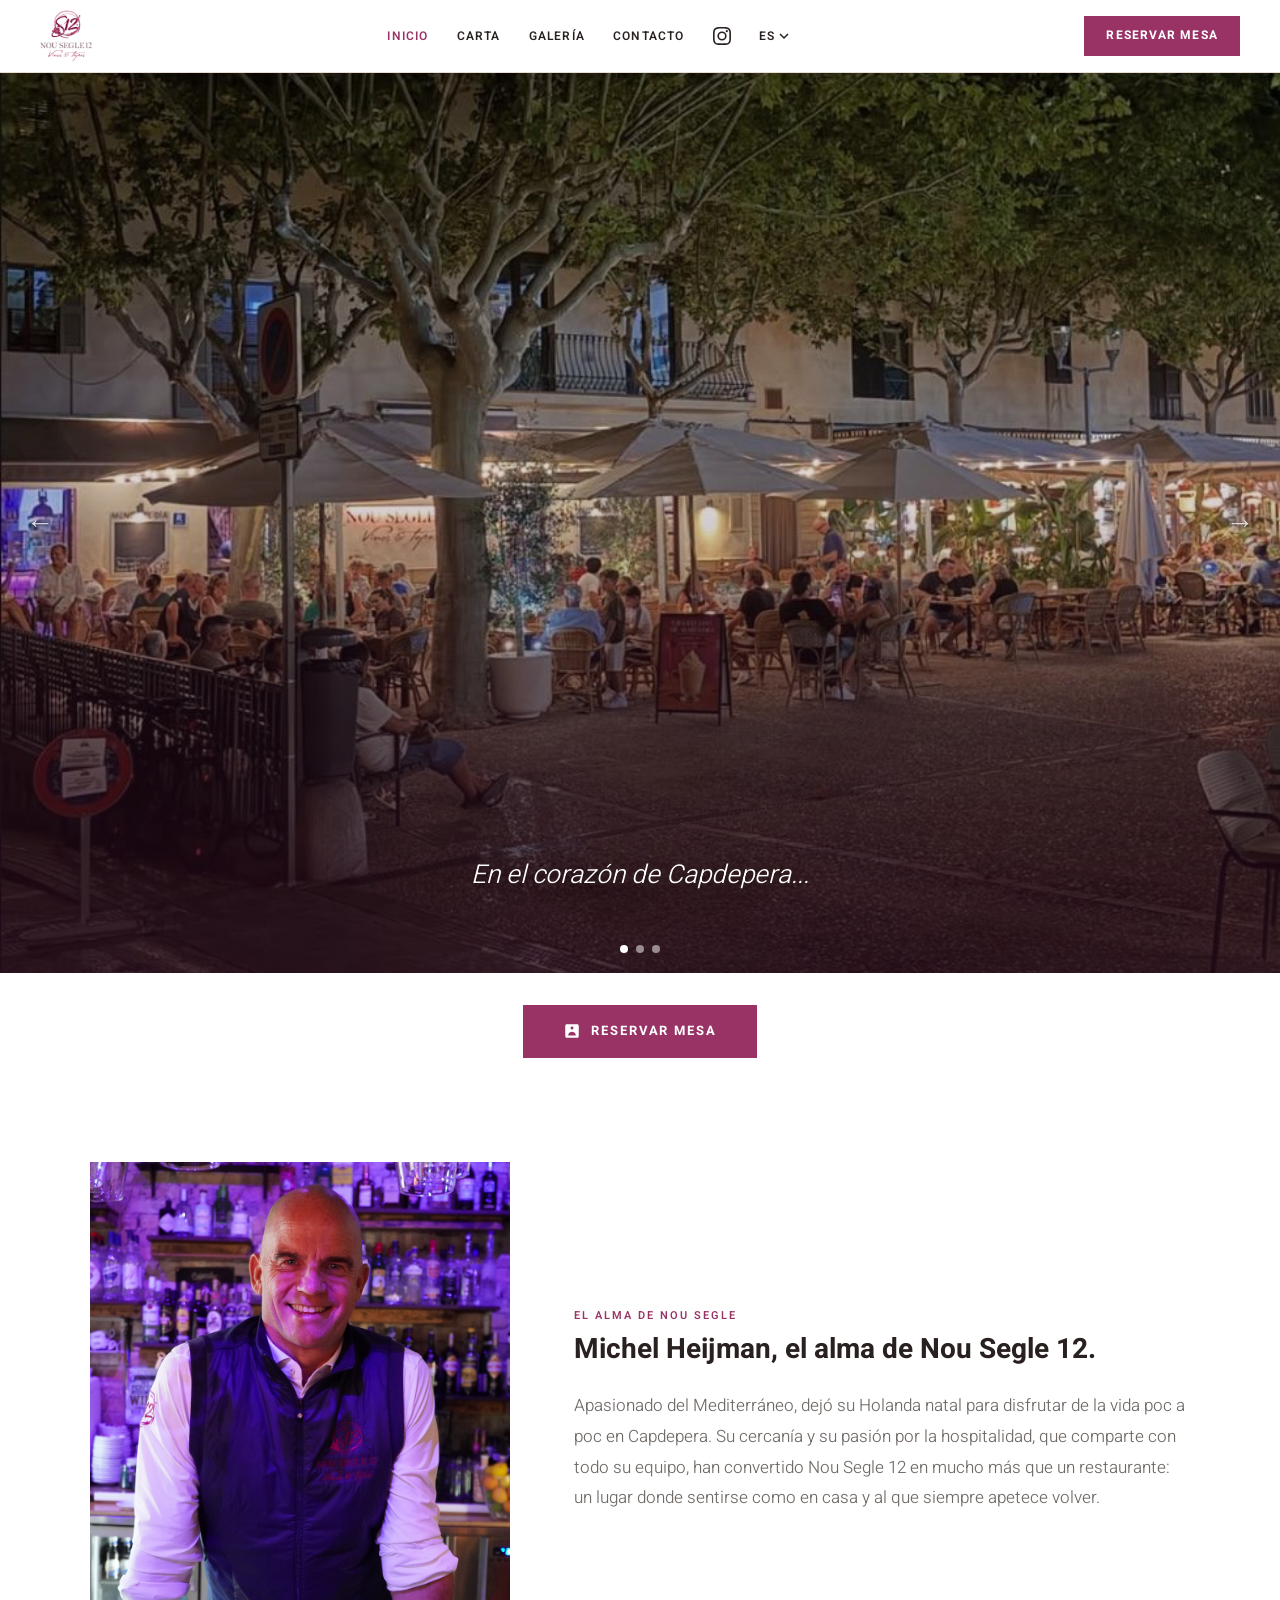
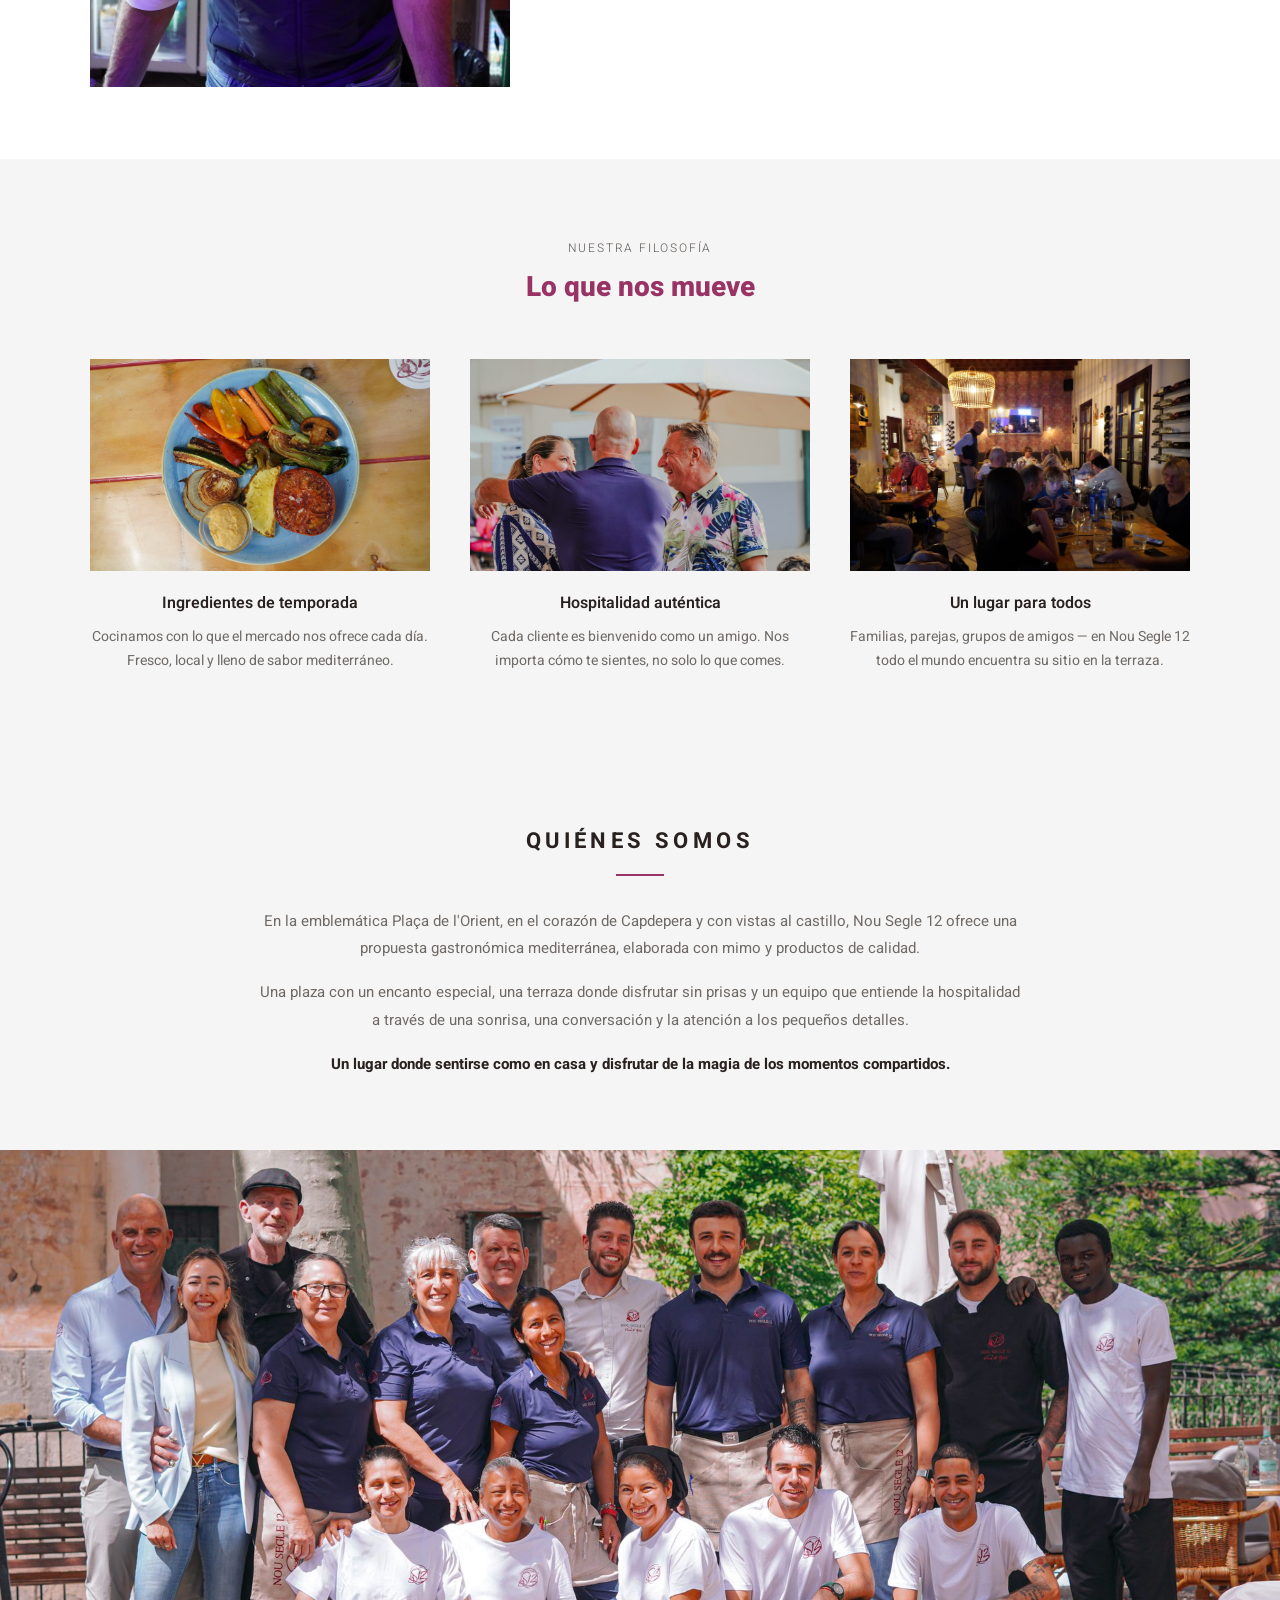
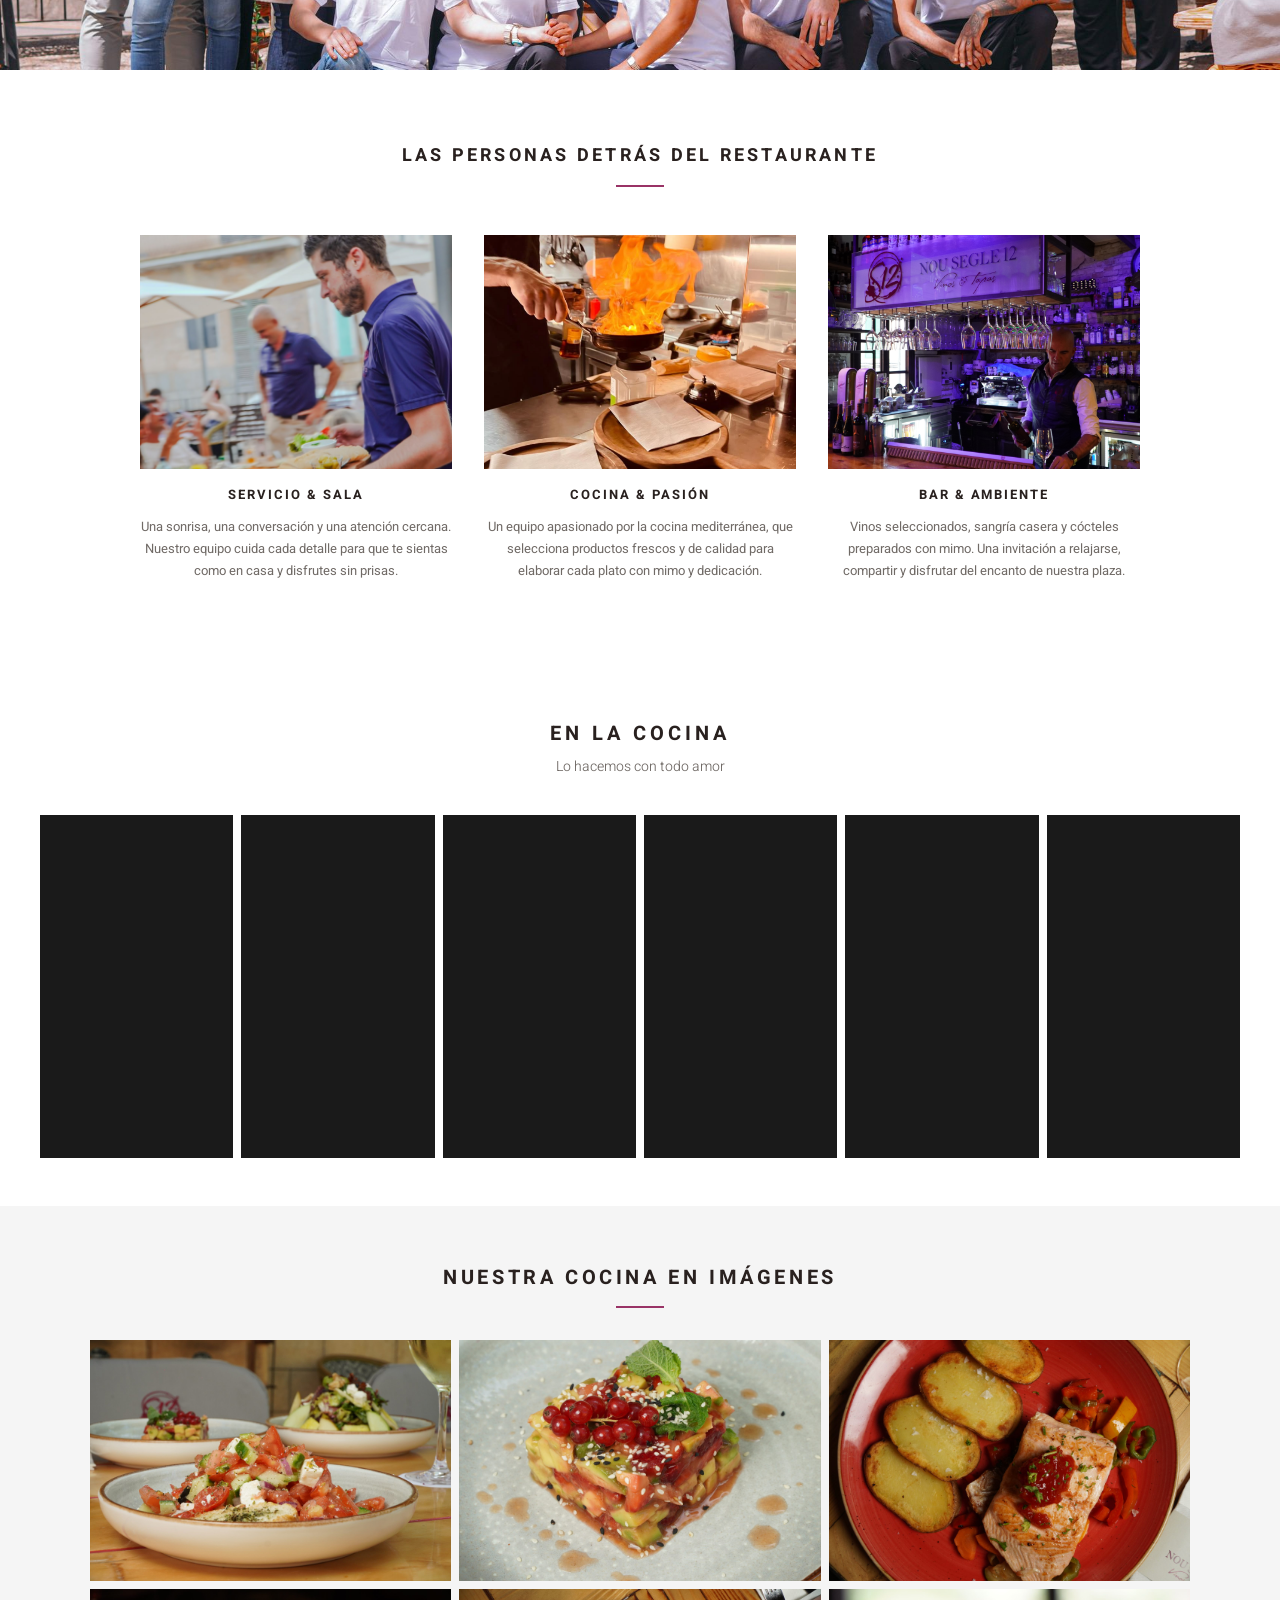
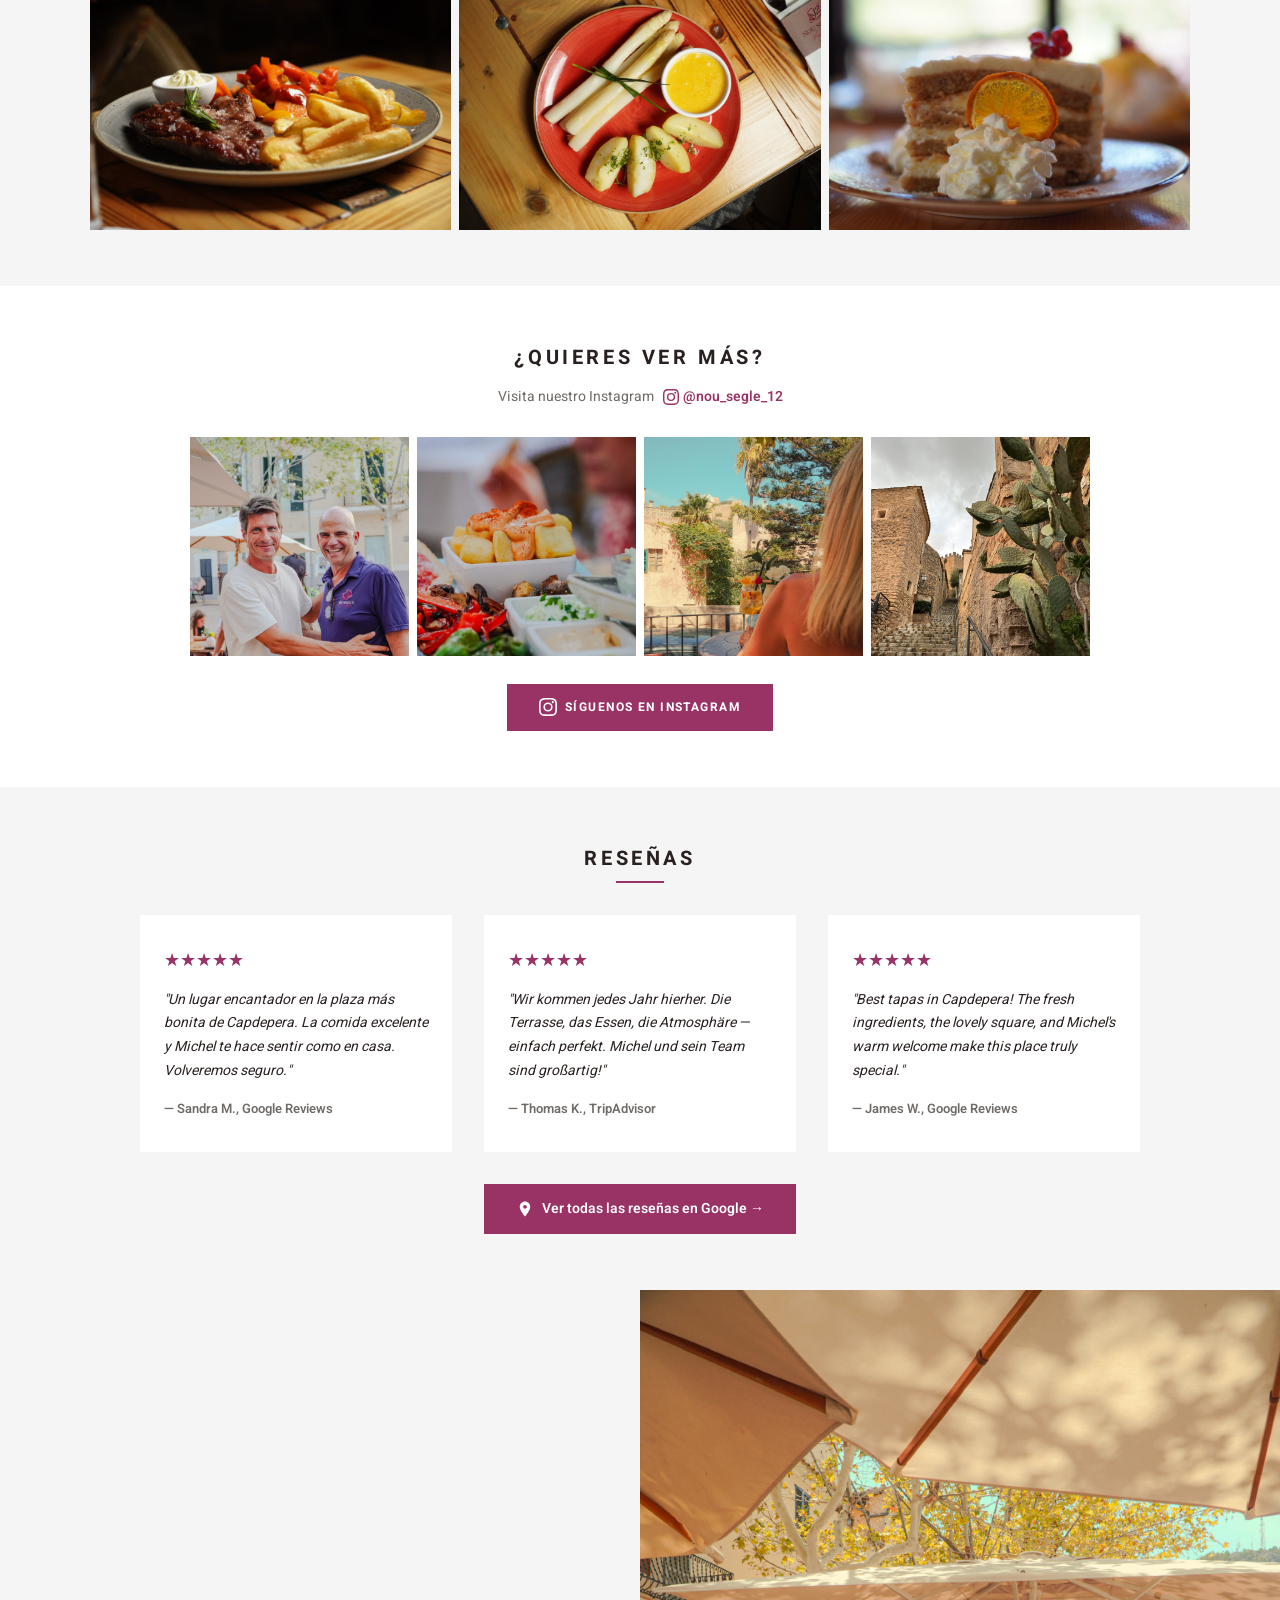
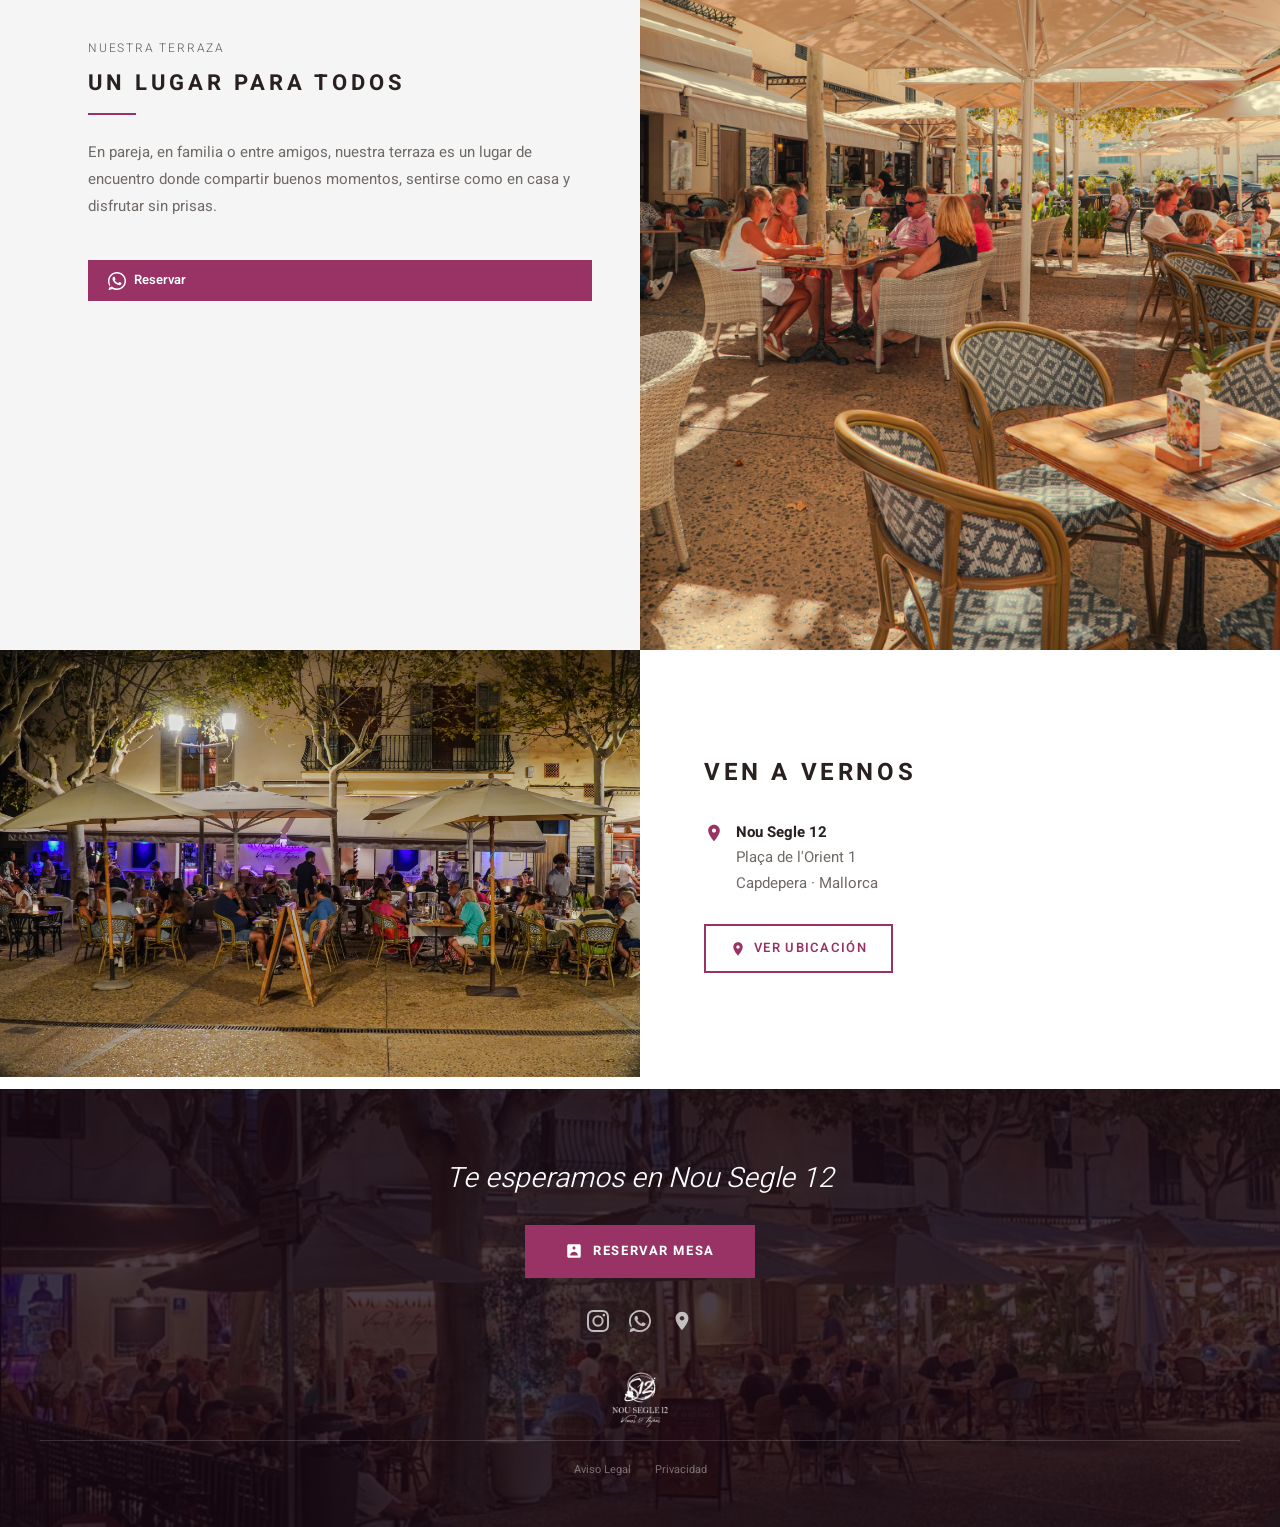
==== commit ee493475: "Make lugar button shorter: smaller text and padding Co-Authored-By: Claude Opus 4.6 <noreply@anthrop" ====
--- a/index.html
+++ b/index.html
@@ -1038,9 +1038,9 @@
         <h2 data-i18n="home_lugar_title">Un lugar para todos</h2>
         <div style="width:48px;height:2px;background:#993366;margin-bottom:24px;"></div>
         <p data-i18n="home_lugar_desc">En pareja, en familia o entre amigos, nuestra terraza es un lugar de encuentro donde compartir buenos momentos, sentirse como en casa y disfrutar sin prisas.</p>
-        <a href="https://wa.me/34650895211?text=Hola!%20Quisiera%20reservar%20una%20mesa%20para%20%5Bn%C2%BA%20personas%5D%20personas%2C%20el%20d%C3%ADa%20%5Bfecha%5D%20a%20las%20%5Bhora%5D.%20A%20nombre%20de%3A%20%5Bnombre%5D.%20%C2%A1Gracias!" target="_blank" rel="noopener" style="display:inline-flex;align-items:center;gap:8px;background:#993366;color:#fff;font-family:'Heebo',sans-serif;font-weight:600;font-size:13px;padding:12px 24px;text-decoration:none;margin-top:40px;transition:background 0.2s;">
+        <a href="https://wa.me/34650895211?text=Hola!%20Quisiera%20reservar%20una%20mesa%20para%20%5Bn%C2%BA%20personas%5D%20personas%2C%20el%20d%C3%ADa%20%5Bfecha%5D%20a%20las%20%5Bhora%5D.%20A%20nombre%20de%3A%20%5Bnombre%5D.%20%C2%A1Gracias!" target="_blank" rel="noopener" style="display:inline-flex;align-items:center;gap:8px;background:#993366;color:#fff;font-family:'Heebo',sans-serif;font-weight:600;font-size:13px;padding:10px 20px;text-decoration:none;margin-top:40px;transition:background 0.2s;">
           <svg width="18" height="18" viewBox="0 0 24 24" fill="currentColor"><path d="M17.472 14.382c-.297-.149-1.758-.867-2.03-.967-.273-.099-.471-.148-.67.15-.197.297-.767.966-.94 1.164-.173.199-.347.223-.644.075-.297-.15-1.255-.463-2.39-1.475-.883-.788-1.48-1.761-1.653-2.059-.173-.297-.018-.458.13-.606.134-.133.298-.347.446-.52.149-.174.198-.298.298-.497.099-.198.05-.371-.025-.52-.075-.149-.669-1.612-.916-2.207-.242-.579-.487-.5-.669-.51-.173-.008-.371-.01-.57-.01-.198 0-.52.074-.792.372-.272.297-1.04 1.016-1.04 2.479 0 1.462 1.065 2.875 1.213 3.074.149.198 2.096 3.2 5.077 4.487.709.306 1.262.489 1.694.625.712.227 1.36.195 1.871.118.571-.085 1.758-.719 2.006-1.413.248-.694.248-1.289.173-1.413-.074-.124-.272-.198-.57-.347z"/><path d="M12 0C5.373 0 0 5.373 0 12c0 2.625.846 5.059 2.284 7.034L.789 23.492a.5.5 0 00.611.611l4.458-1.495A11.952 11.952 0 0012 24c6.627 0 12-5.373 12-12S18.627 0 12 0zm0 22c-2.387 0-4.591-.838-6.313-2.236l-.44-.362-3.278 1.098 1.098-3.278-.362-.44A9.956 9.956 0 012 12C2 6.486 6.486 2 12 2s10 4.486 10 10-4.486 10-10 10z"/></svg>
-          <span data-i18n="btn_reservar">Reservar por WhatsApp</span>
+          <span data-i18n="btn_reservar">Reservar</span>
         </a>
       </div>
     </div>
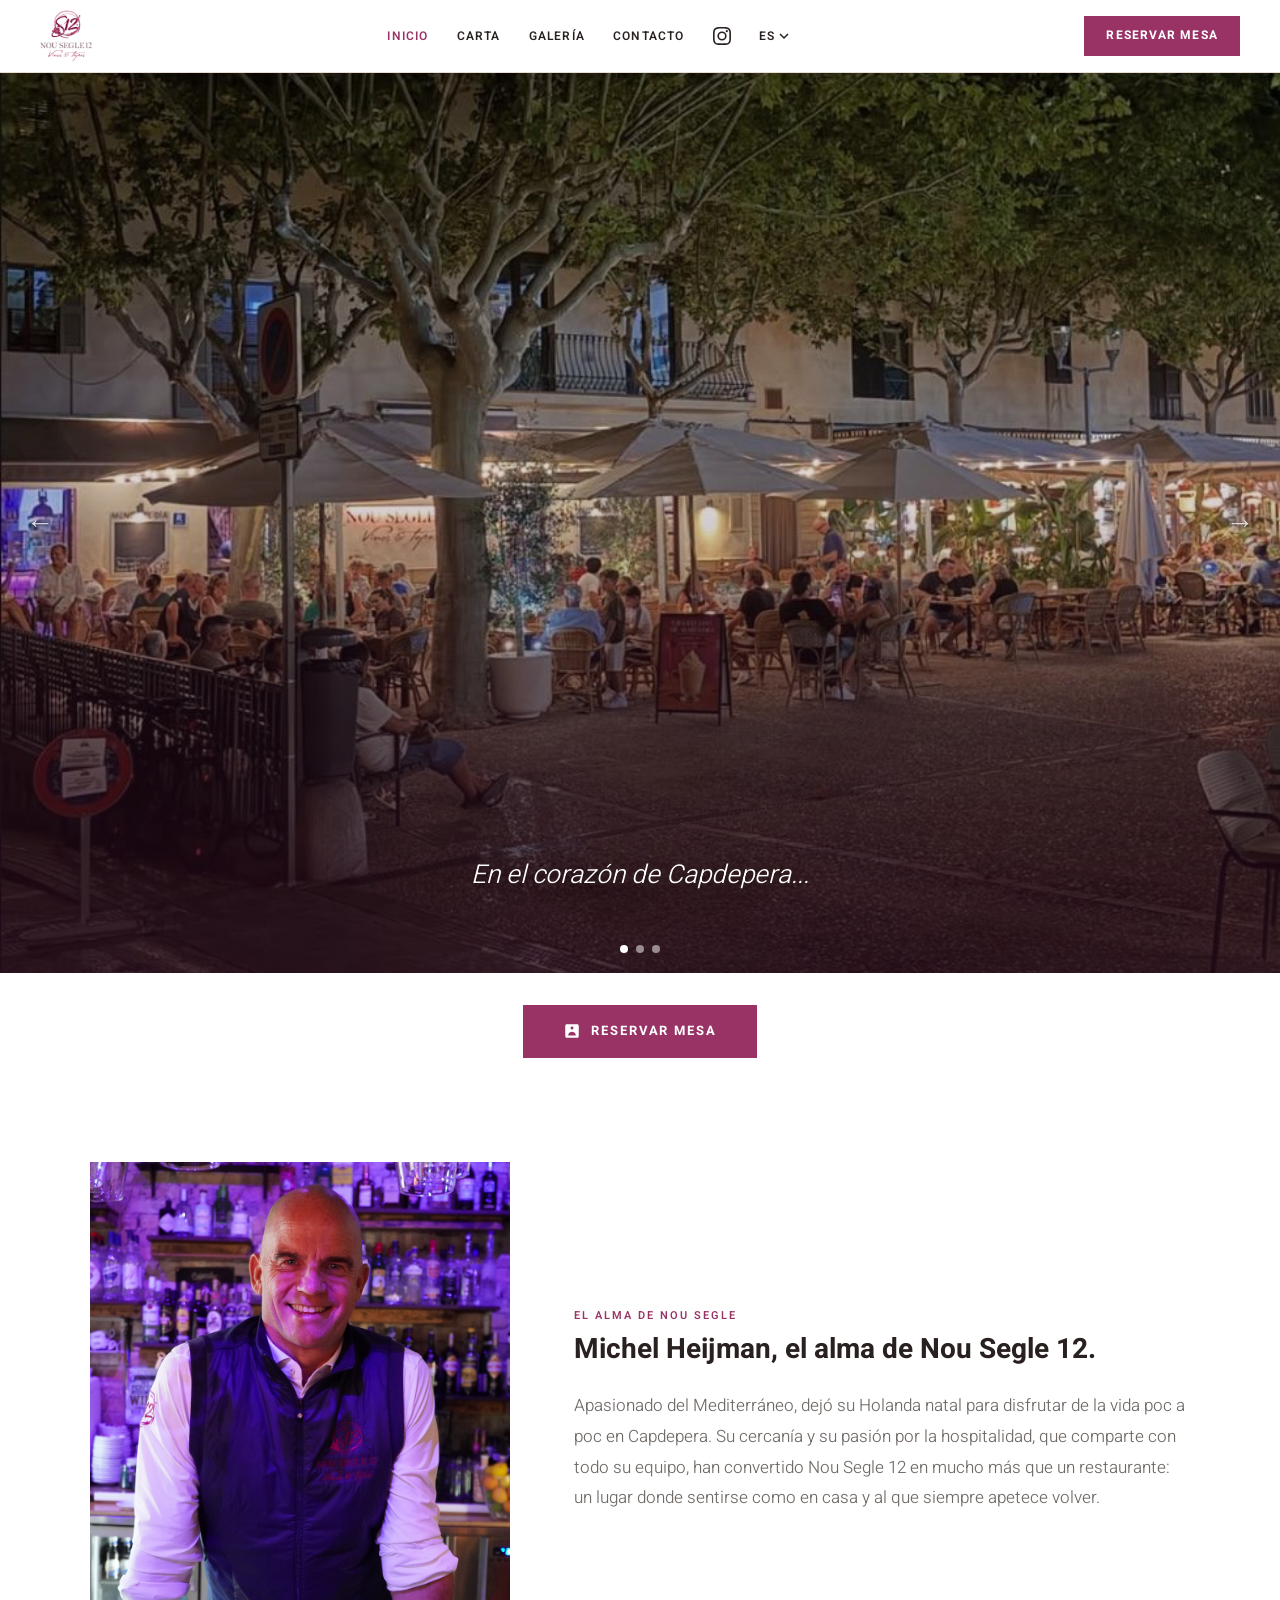
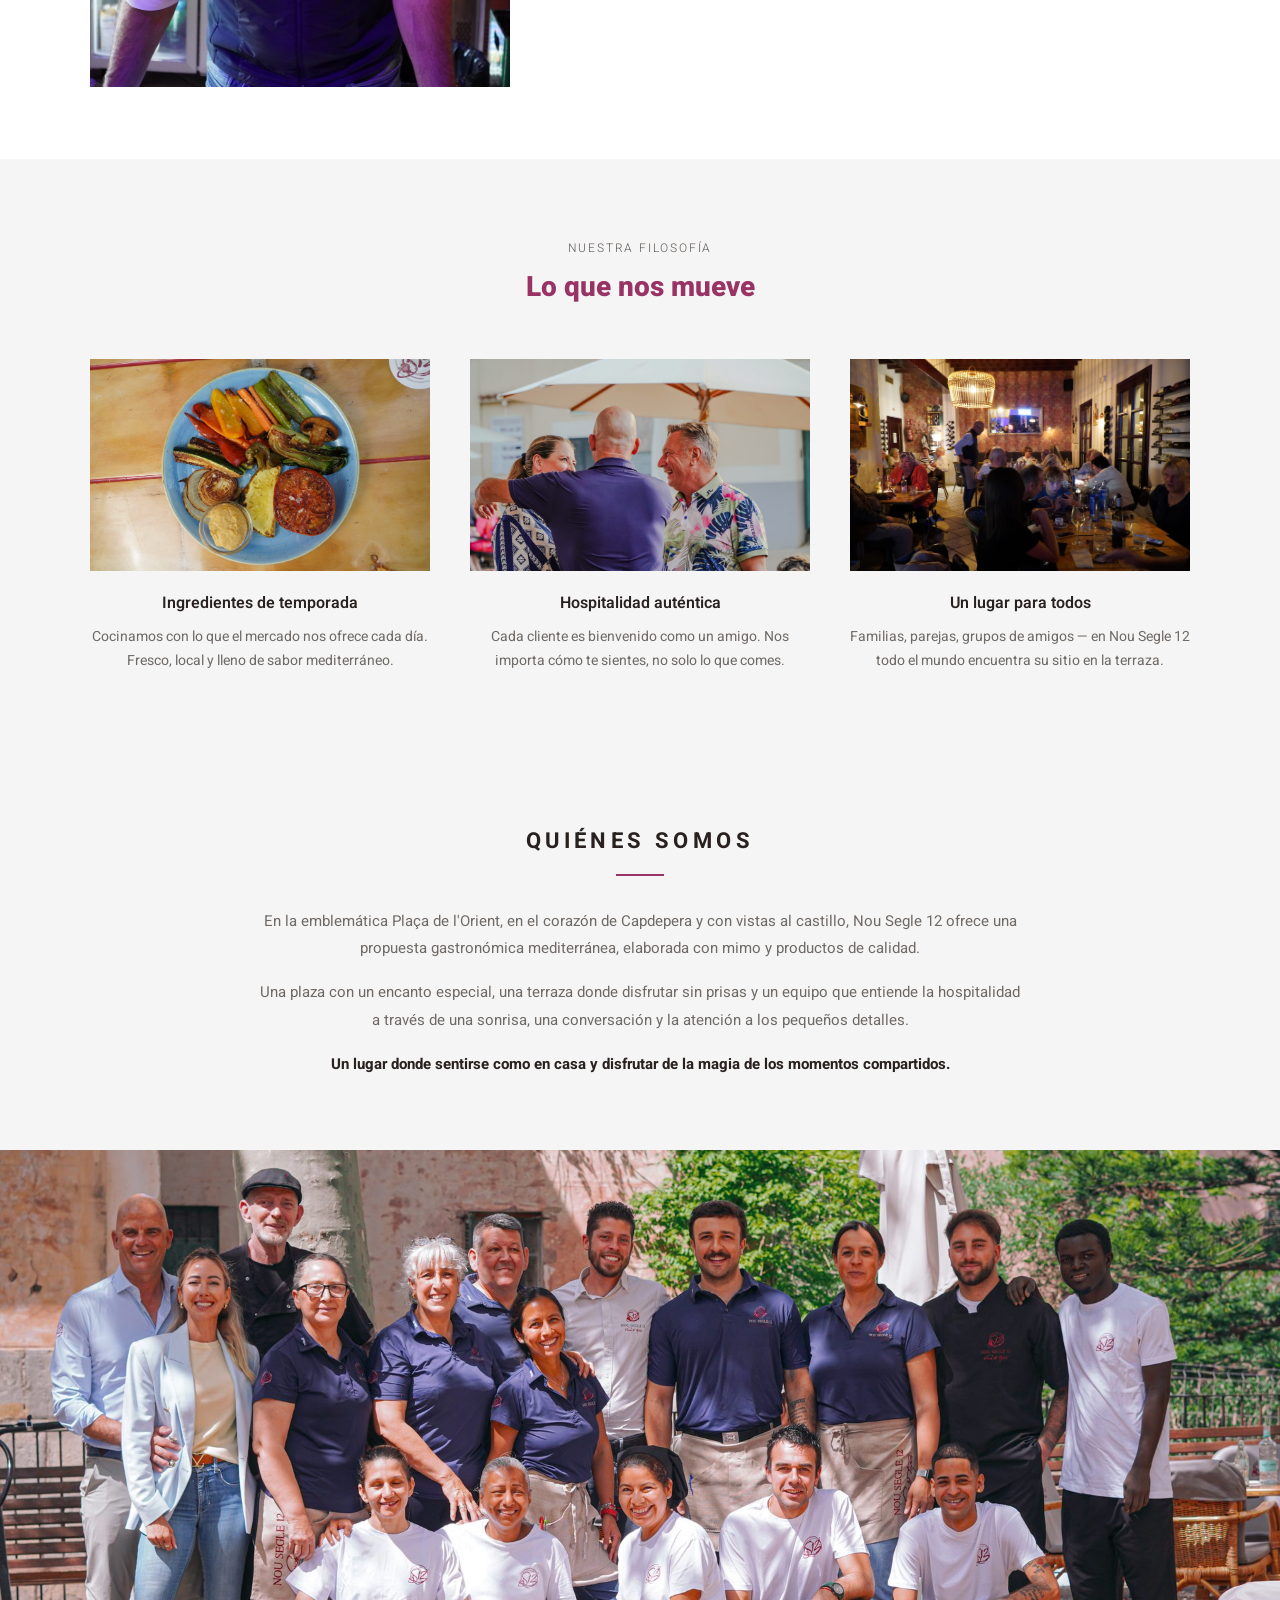
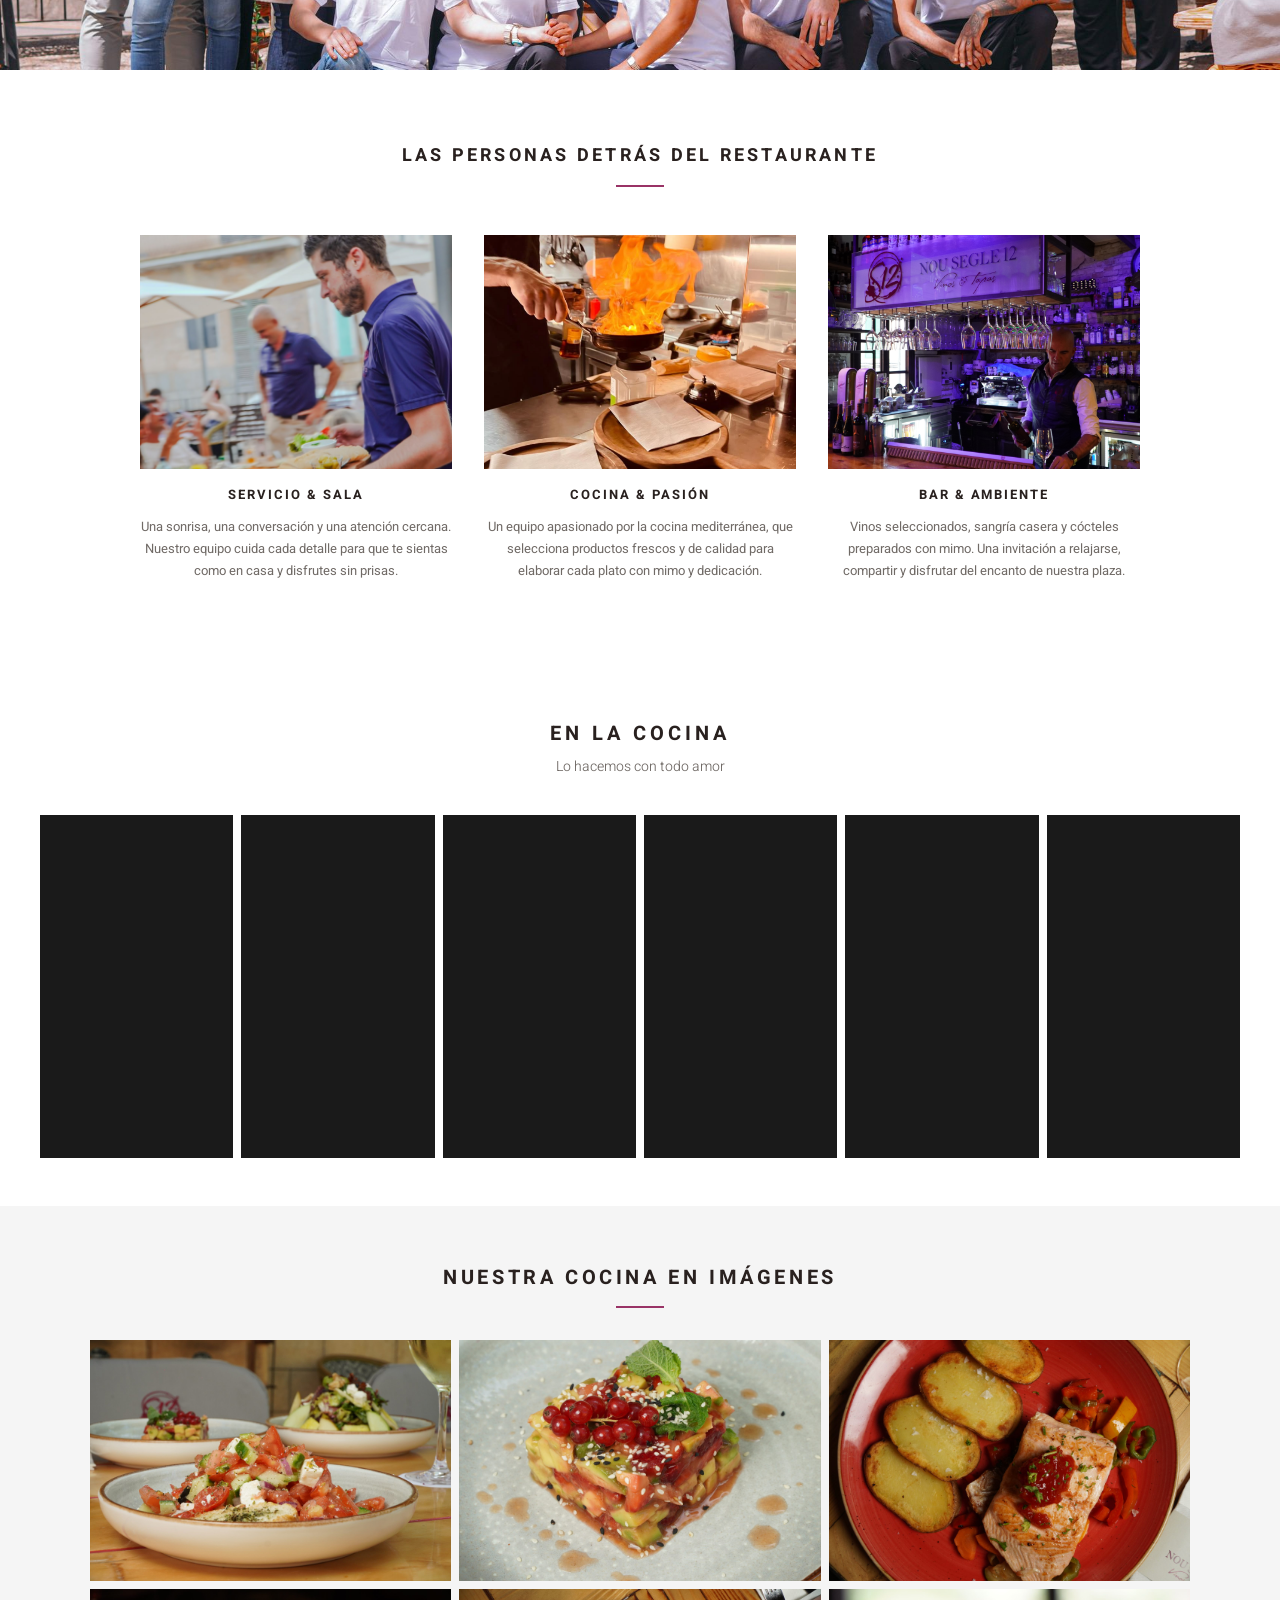
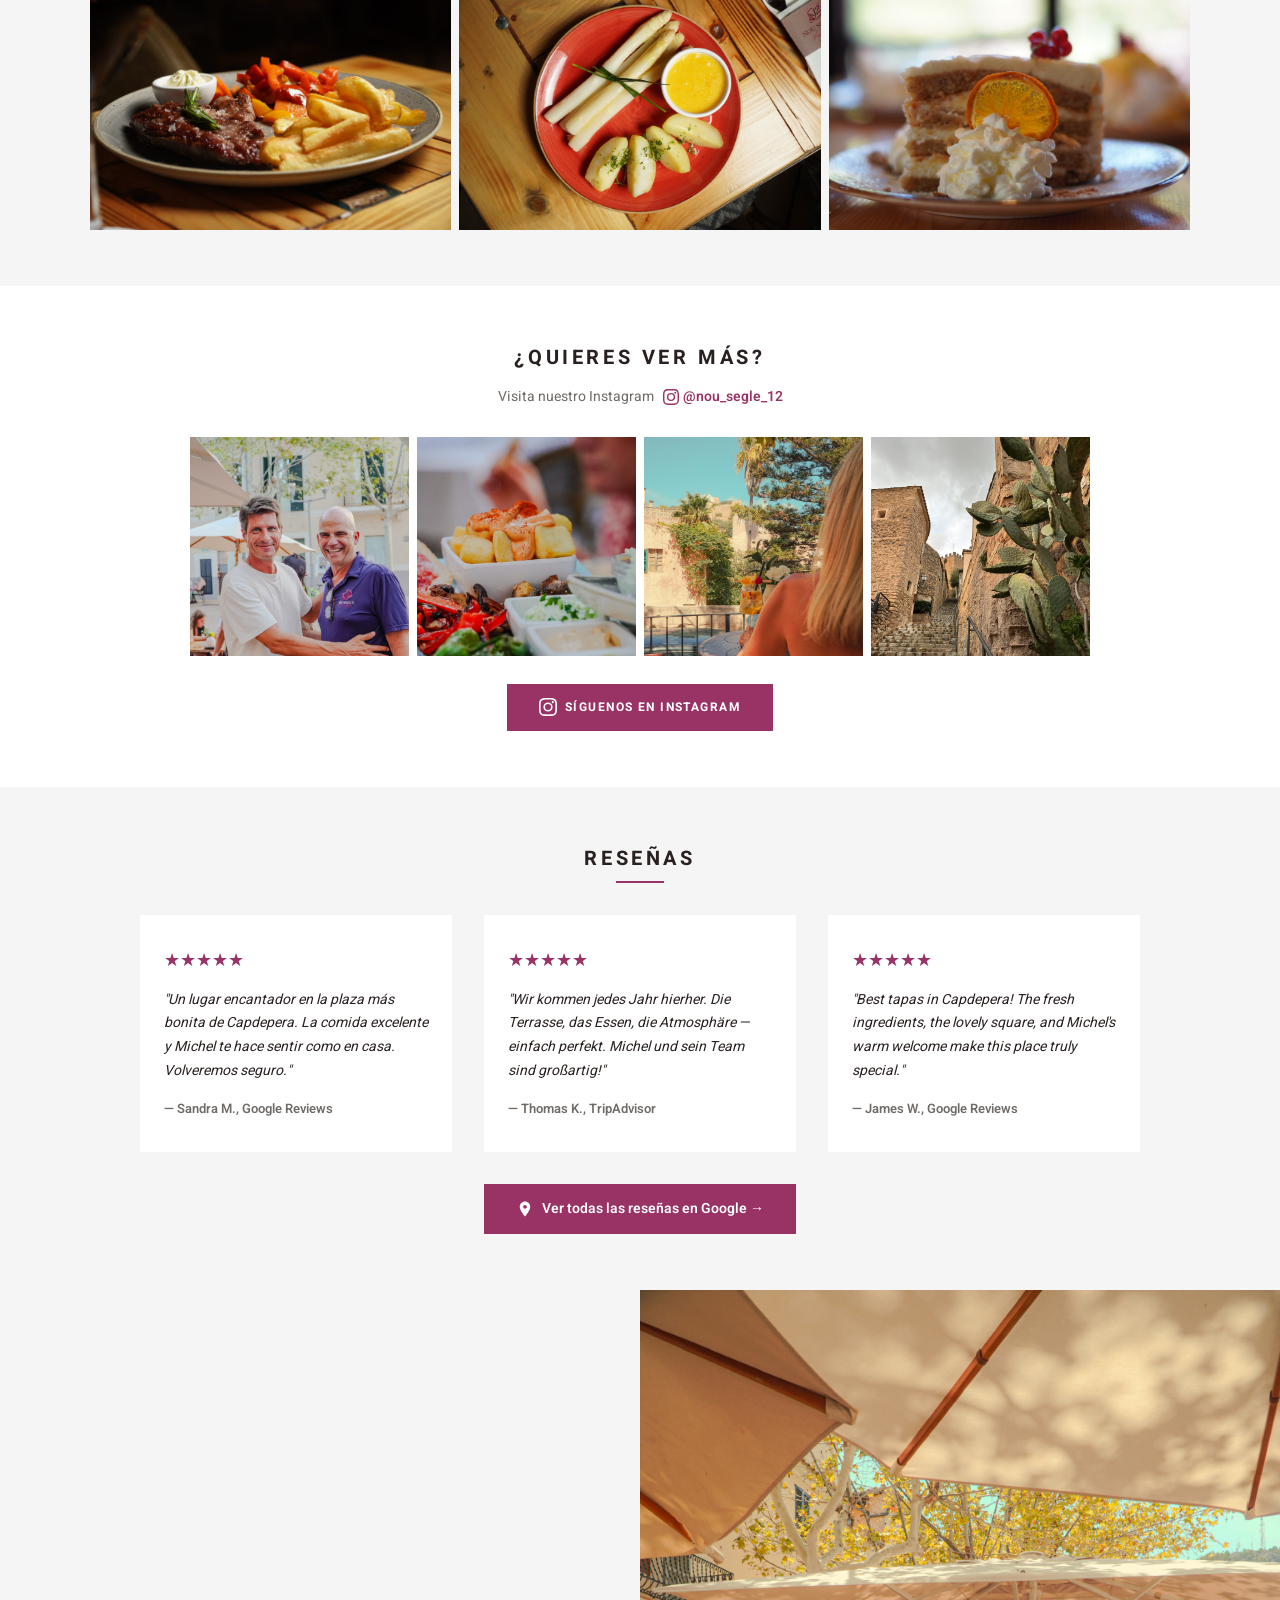
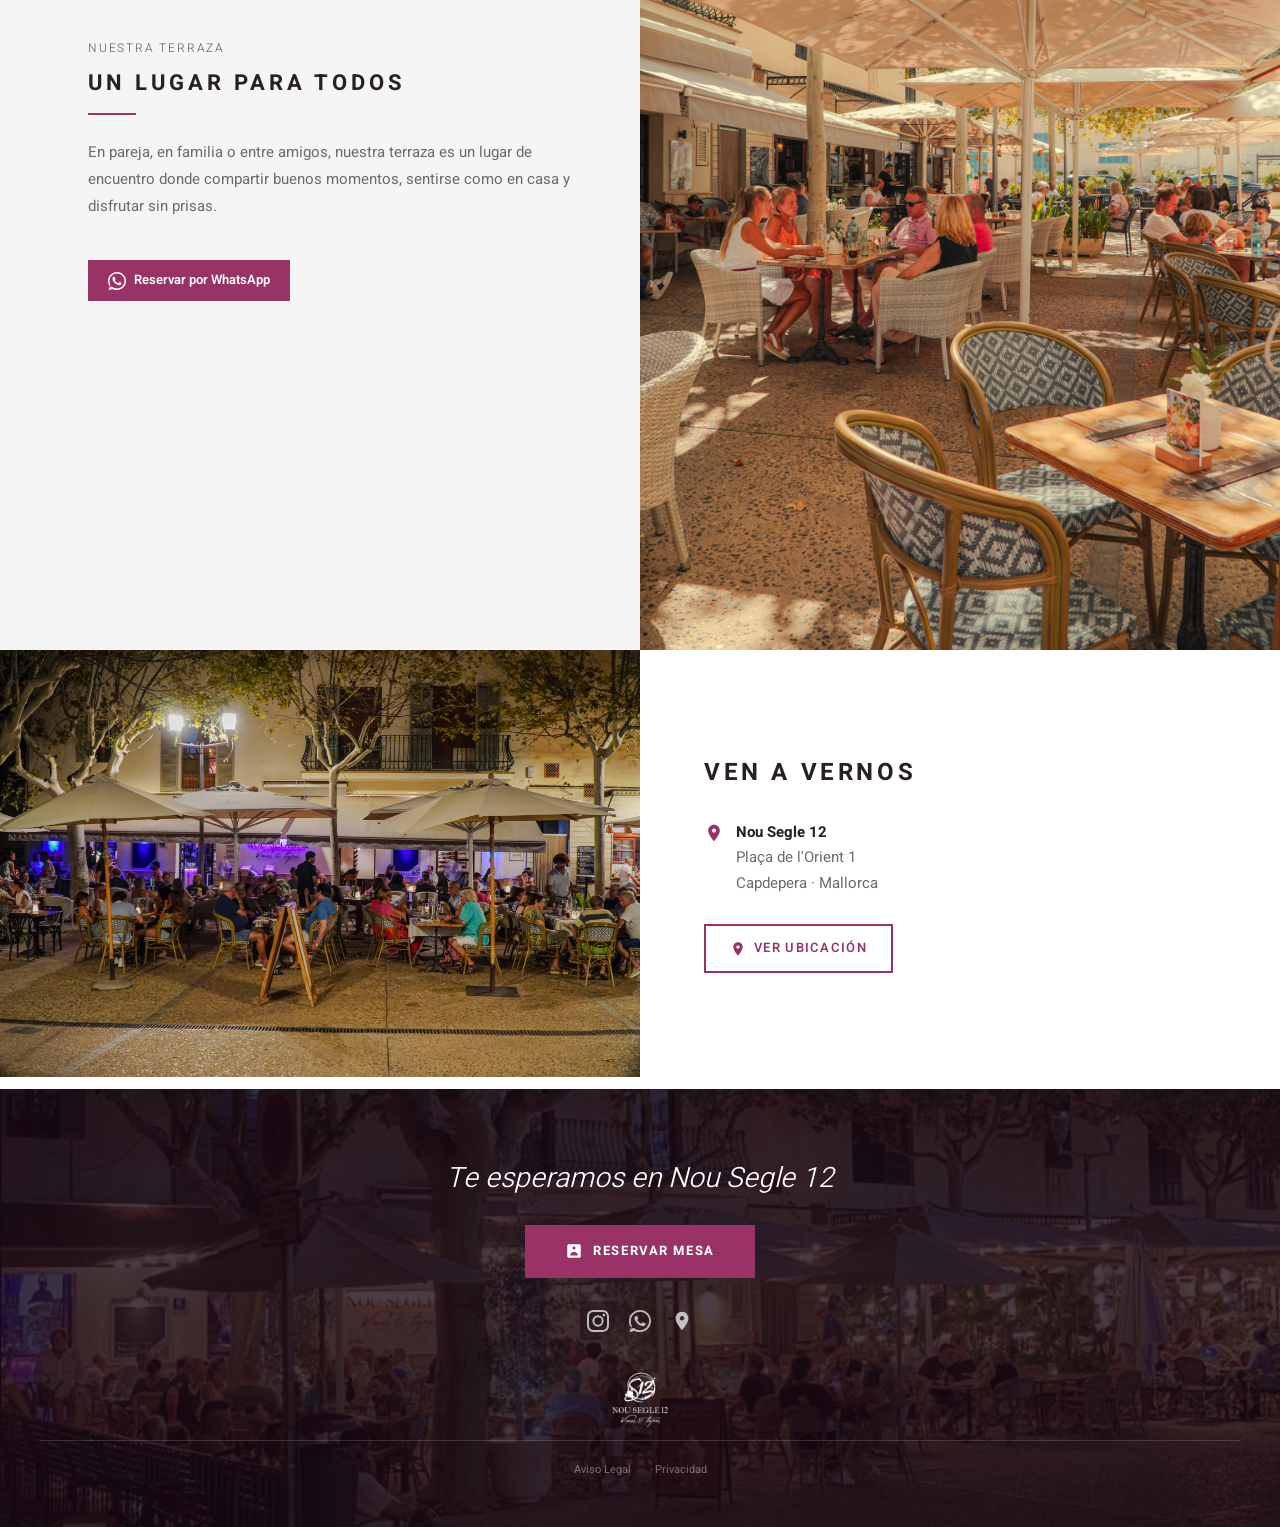
==== commit 9dfe3995: "Fix lugar button width: shrink to fit text content Co-Authored-By: Claude Opus 4.6 <noreply@anthropi" ====
--- a/index.html
+++ b/index.html
@@ -1038,9 +1038,9 @@
         <h2 data-i18n="home_lugar_title">Un lugar para todos</h2>
         <div style="width:48px;height:2px;background:#993366;margin-bottom:24px;"></div>
         <p data-i18n="home_lugar_desc">En pareja, en familia o entre amigos, nuestra terraza es un lugar de encuentro donde compartir buenos momentos, sentirse como en casa y disfrutar sin prisas.</p>
-        <a href="https://wa.me/34650895211?text=Hola!%20Quisiera%20reservar%20una%20mesa%20para%20%5Bn%C2%BA%20personas%5D%20personas%2C%20el%20d%C3%ADa%20%5Bfecha%5D%20a%20las%20%5Bhora%5D.%20A%20nombre%20de%3A%20%5Bnombre%5D.%20%C2%A1Gracias!" target="_blank" rel="noopener" style="display:inline-flex;align-items:center;gap:8px;background:#993366;color:#fff;font-family:'Heebo',sans-serif;font-weight:600;font-size:13px;padding:10px 20px;text-decoration:none;margin-top:40px;transition:background 0.2s;">
+        <a href="https://wa.me/34650895211?text=Hola!%20Quisiera%20reservar%20una%20mesa%20para%20%5Bn%C2%BA%20personas%5D%20personas%2C%20el%20d%C3%ADa%20%5Bfecha%5D%20a%20las%20%5Bhora%5D.%20A%20nombre%20de%3A%20%5Bnombre%5D.%20%C2%A1Gracias!" target="_blank" rel="noopener" style="display:inline-flex;align-items:center;gap:8px;background:#993366;color:#fff;font-family:'Heebo',sans-serif;font-weight:600;font-size:13px;padding:10px 20px;text-decoration:none;margin-top:40px;align-self:flex-start;transition:background 0.2s;">
           <svg width="18" height="18" viewBox="0 0 24 24" fill="currentColor"><path d="M17.472 14.382c-.297-.149-1.758-.867-2.03-.967-.273-.099-.471-.148-.67.15-.197.297-.767.966-.94 1.164-.173.199-.347.223-.644.075-.297-.15-1.255-.463-2.39-1.475-.883-.788-1.48-1.761-1.653-2.059-.173-.297-.018-.458.13-.606.134-.133.298-.347.446-.52.149-.174.198-.298.298-.497.099-.198.05-.371-.025-.52-.075-.149-.669-1.612-.916-2.207-.242-.579-.487-.5-.669-.51-.173-.008-.371-.01-.57-.01-.198 0-.52.074-.792.372-.272.297-1.04 1.016-1.04 2.479 0 1.462 1.065 2.875 1.213 3.074.149.198 2.096 3.2 5.077 4.487.709.306 1.262.489 1.694.625.712.227 1.36.195 1.871.118.571-.085 1.758-.719 2.006-1.413.248-.694.248-1.289.173-1.413-.074-.124-.272-.198-.57-.347z"/><path d="M12 0C5.373 0 0 5.373 0 12c0 2.625.846 5.059 2.284 7.034L.789 23.492a.5.5 0 00.611.611l4.458-1.495A11.952 11.952 0 0012 24c6.627 0 12-5.373 12-12S18.627 0 12 0zm0 22c-2.387 0-4.591-.838-6.313-2.236l-.44-.362-3.278 1.098 1.098-3.278-.362-.44A9.956 9.956 0 012 12C2 6.486 6.486 2 12 2s10 4.486 10 10-4.486 10-10 10z"/></svg>
-          <span data-i18n="btn_reservar">Reservar</span>
+          <span data-i18n="btn_reservar">Reservar por WhatsApp</span>
         </a>
       </div>
     </div>
